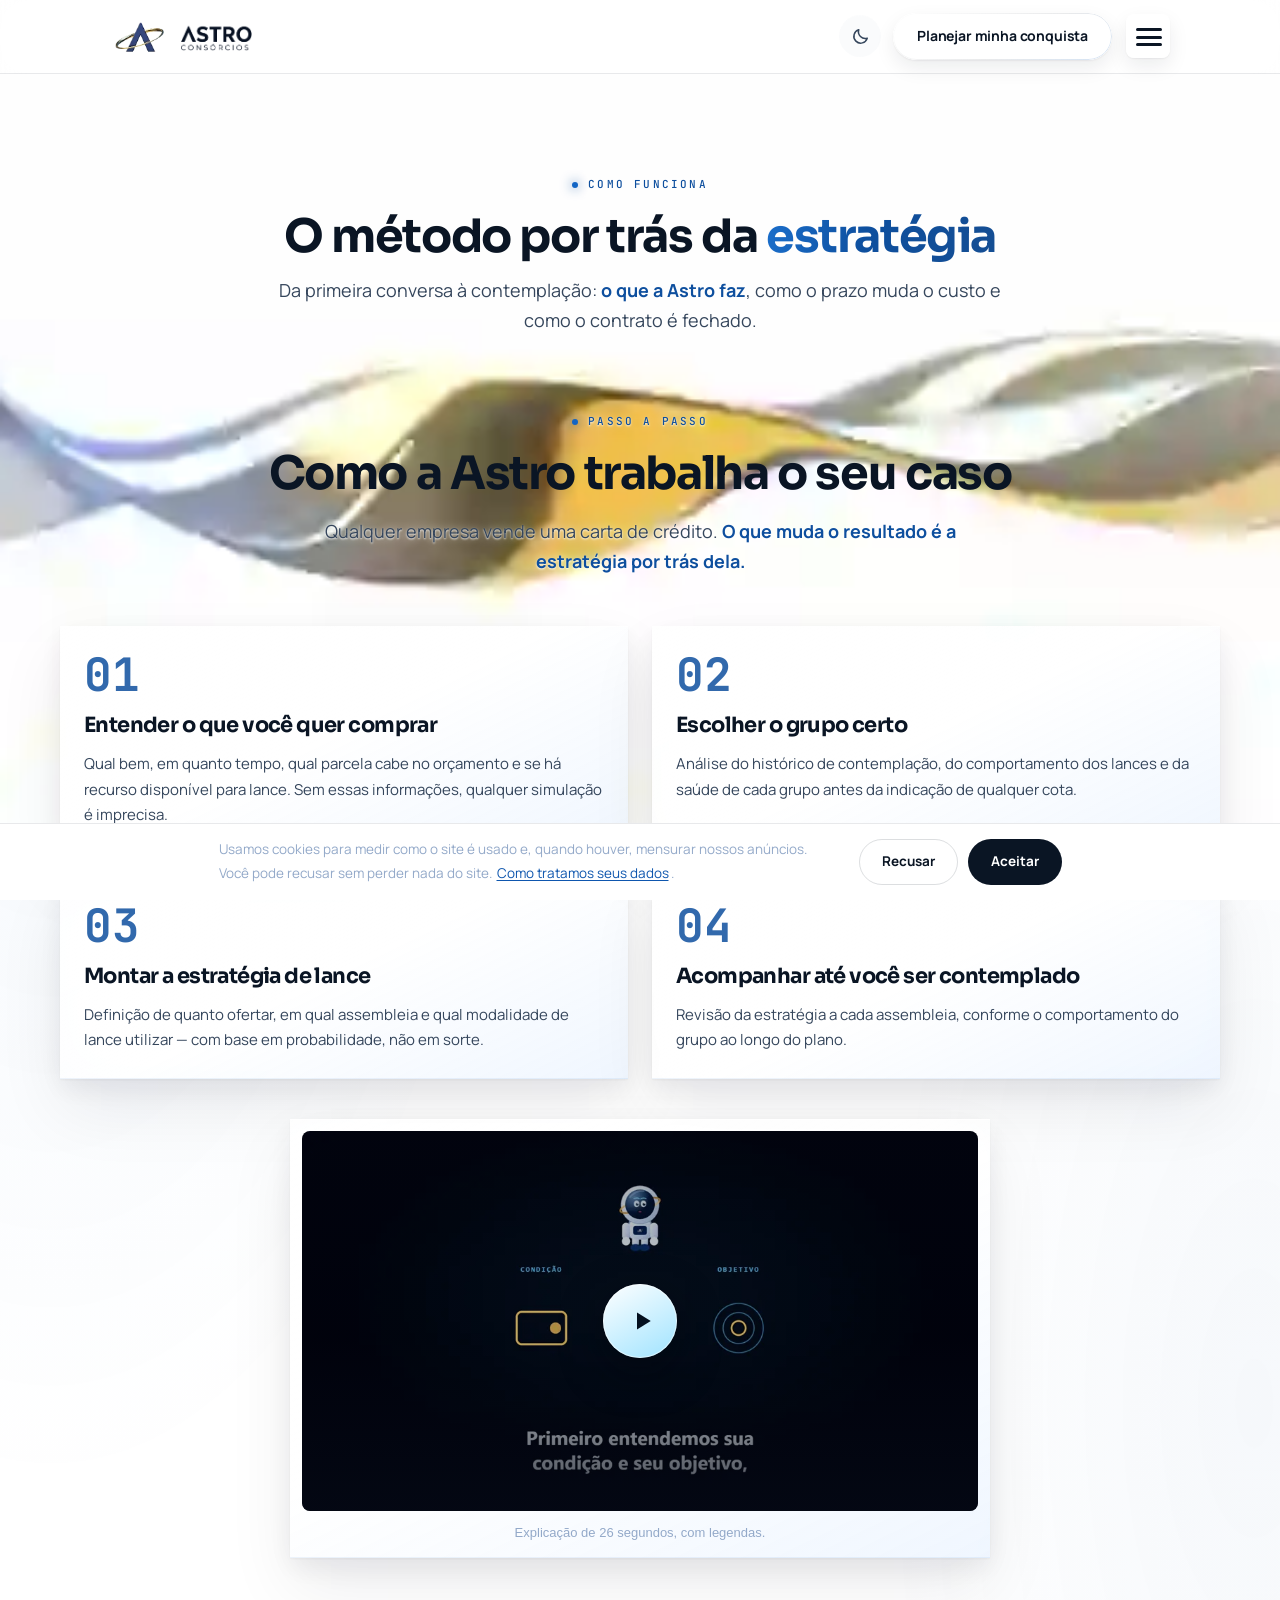
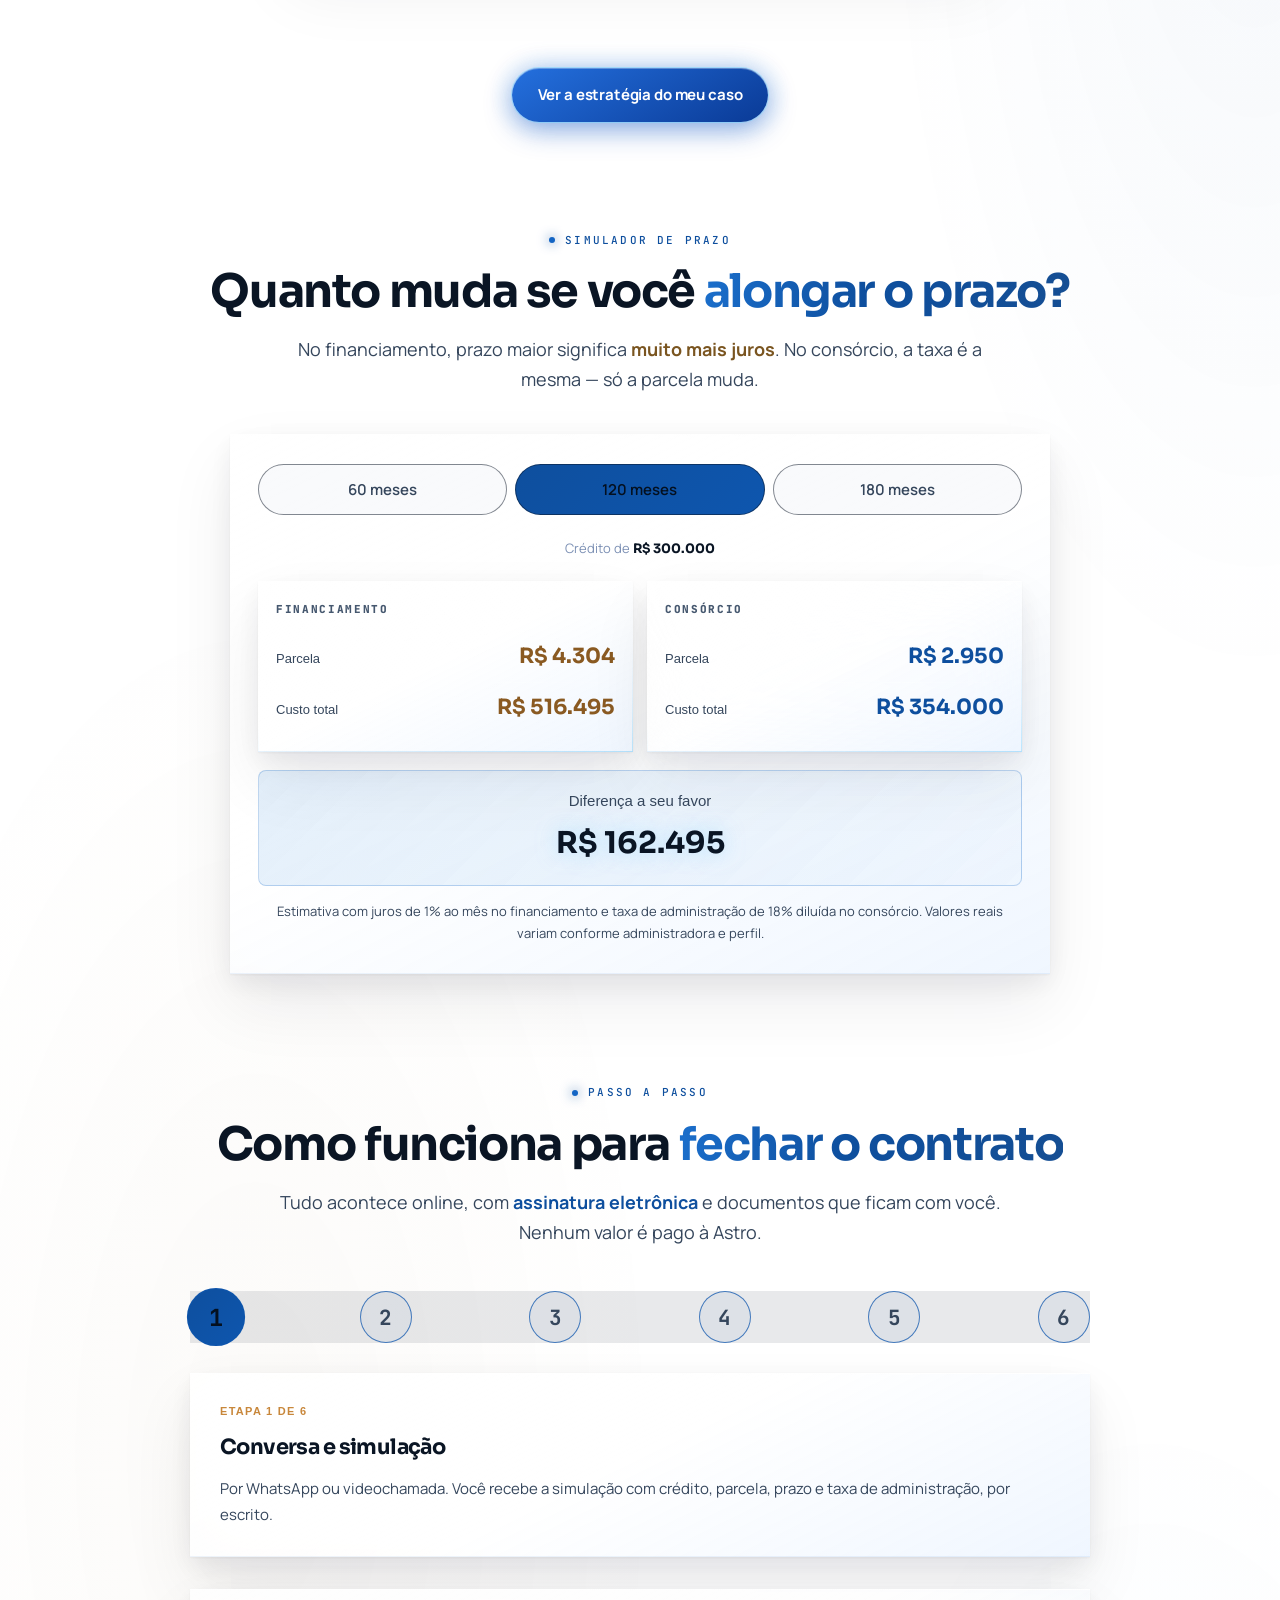
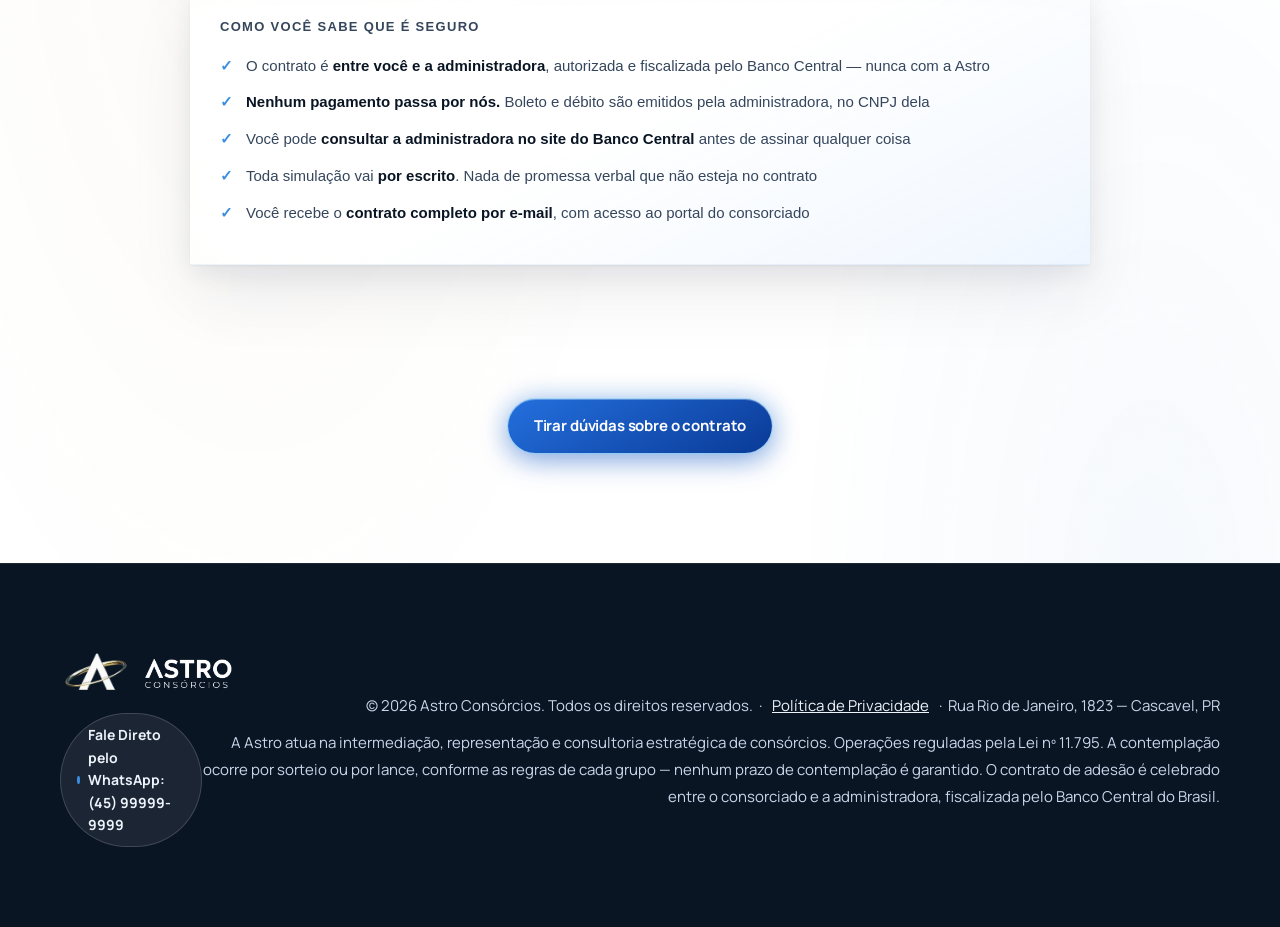
==== como-funciona.html @ eac0834c "Initial commit" ====
<!DOCTYPE html>
<html lang="pt-BR">
<head>
<meta charset="UTF-8">
<meta name="viewport" content="width=device-width, initial-scale=1.0">
<title>Como funciona o consórcio | Astro Consórcios</title>

<!-- METATAGS DE SEO E PREVIEW DE COMPARTILHAMENTO (WHATSAPP) -->
<meta name="description" content="O método da Astro: análise de grupo, estratégia de lance, comparação de prazos e o passo a passo para fechar o contrato com segurança.">
<meta property="og:title" content="Astro Consórcios — Inteligência Patrimonial">
<meta property="og:description" content="O método da Astro: análise de grupo, estratégia de lance, comparação de prazos e o passo a passo para fechar o contrato com segurança.">
<meta property="og:image" content="https://astroconsorcios.netlify.app/img/og-como-funciona.jpg">
<meta property="og:image:width" content="1200">
<meta property="og:image:height" content="630">
<meta property="og:image:alt" content="Astro Consórcios — consórcio sem juros com estratégia de lance">
<meta name="twitter:image" content="https://astroconsorcios.netlify.app/img/og-como-funciona.jpg">
<meta property="og:type" content="website">
<meta property="og:url" content="https://astroconsorcios.netlify.app/como-funciona.html">
<meta property="og:locale" content="pt_BR">
<meta property="og:site_name" content="Astro Consórcios">
<meta name="twitter:card" content="summary_large_image">
<meta name="robots" content="index, follow">
<meta name="author" content="Astro Consórcios">
<meta name="theme-color" content="#03060F">
<meta name="color-scheme" content="dark">
<link rel="icon" href="data:image/svg+xml,%3Csvg%20xmlns%3D%22http%3A%2F%2Fwww.w3.org%2F2000%2Fsvg%22%20viewBox%3D%220%200%2032%2032%22%3E%3Crect%20width%3D%2232%22%20height%3D%2232%22%20rx%3D%227%22%20fill%3D%22%23070D1A%22%2F%3E%3Cg%20transform%3D%22translate(16%2016)%20scale(0.062)%20translate(-201%20-126)%22%3E%3Cpath%20d%3D%22M196.7%2011.5%20L205.4%2011.5%20L314.6%20240%20L261.7%20240%20L201%20104%20L140.4%20240%20L87.4%20240%20Z%22%20fill%3D%22%23F2F6FC%22%2F%3E%3Cellipse%20cx%3D%22193.1%22%20cy%3D%22137%22%20rx%3D%22191.8%22%20ry%3D%2246.7%22%20transform%3D%22rotate(-17.3%20193.1%20137)%22%20fill%3D%22none%22%20stroke%3D%22%23E0B45E%22%20stroke-width%3D%2213%22%2F%3E%3C%2Fg%3E%3C%2Fsvg%3E" type="image/svg+xml">
<link rel="apple-touch-icon" href="img/astro-simbolo.png">
<link rel="canonical" href="https://astroconsorcios.netlify.app/como-funciona.html">

<!-- BREADCRUMBS (schema — o Google usa para montar a trilha no resultado de busca) -->


<!-- ============================================================
     RASTREAMENTO — PREENCHER ANTES DE RODAR ANÚNCIOS
     1. Troque SEU_PIXEL_ID pelo ID do Pixel da Meta
     2. Troque G-XXXXXXXXXX pelo ID do Google Analytics
     3. Descomente cada bloco abaixo
     ============================================================ -->

<!-- META PIXEL
<script>
!function(f,b,e,v,n,t,s){if(f.fbq)return;n=f.fbq=function(){n.callMethod?
n.callMethod.apply(n,arguments):n.queue.push(arguments)};if(!f._fbq)f._fbq=n;
n.push=n;n.loaded=!0;n.version='2.0';n.queue=[];t=b.createElement(e);t.async=!0;
t.src=v;s=b.getElementsByTagName(e)[0];s.parentNode.insertBefore(t,s)}(window,
document,'script','https://connect.facebook.net/en_US/fbevents.js');
fbq('init', 'SEU_PIXEL_ID');
fbq('track', 'PageView');
</script>
-->

<!-- GOOGLE ANALYTICS — trocar G-XXXXXXXXXX pelo ID real quando criar a conta
<script async src="https://www.googletagmanager.com/gtag/js?id=G-XXXXXXXXXX"></script>
<script>
  window.dataLayer = window.dataLayer || [];
  function gtag(){dataLayer.push(arguments);}
  gtag('js', new Date());
  gtag('config', 'G-XXXXXXXXXX');
</script>
-->

<!-- DADOS ESTRUTURADOS — serviço financeiro com atendimento nacional -->
<script type="application/ld+json">
{
  "@context": "https://schema.org",
  "@type": "FinancialService",
  "name": "Astro Consórcios",
  "description": "Representação e consultoria estratégica de consórcios com atendimento online em todo o Brasil. Análise de grupos e estratégia de lance para imóveis, veículos, maquinário e capital.",
  "url": "https://astroconsorcios.netlify.app/",
  "telephone": "+55-45-99999-9999",
  "address": {
    "@type": "PostalAddress",
    "streetAddress": "Rua Rio de Janeiro, 1823",
    "addressLocality": "Cascavel",
    "addressRegion": "PR",
    "addressCountry": "BR"
  },
  "areaServed": { "@type": "Country", "name": "Brasil" },
  "availableChannel": {
    "@type": "ServiceChannel",
    "serviceUrl": "https://astroconsorcios.netlify.app/",
    "servicePhone": "+55-45-99999-9999",
    "availableLanguage": "pt-BR"
  },
  "priceRange": "$$$",
  "openingHoursSpecification": {
    "@type": "OpeningHoursSpecification",
    "dayOfWeek": ["Monday","Tuesday","Wednesday","Thursday","Friday"],
    "opens": "08:30", "closes": "18:00"
  }
}
</script>

<link rel="preconnect" href="https://fonts.googleapis.com">
<link rel="preconnect" href="https://fonts.gstatic.com" crossorigin>
<link href="https://fonts.googleapis.com/css2?family=Sora:wght@600;700&family=Manrope:wght@400;600;700&family=JetBrains+Mono:wght@500&display=swap" rel="stylesheet">
<script>
/* Antes de qualquer pintura: sem isto a pagina nasce escura e pisca para o
   claro assim que o script principal roda. Fica inline de proposito. */
(function(){try{
  var t=localStorage.getItem("astro-tema");
  if(t==="claro"||t==="escuro") document.documentElement.setAttribute("data-tema",t);
  var claro = t==="claro" || (t!=="escuro" && window.matchMedia("(prefers-color-scheme: light)").matches);
  document.documentElement.classList.toggle("t-claro", claro);
  document.documentElement.style.colorScheme = claro ? "light" : "dark";
}catch(e){}})();
</script>
<style>
*, *::before, *::after { box-sizing: border-box; margin: 0; padding: 0; }
:root {
  --bg-main:   #E8F0FB;   /* azul claro de fundo */
  --ink:       #13254E;
  --card-bg:   #FFFFFF;
  --gold:      #13254E;   /* marinho do logo */
  --gold-lt:   #1E3A73;   /* marinho claro — hover e detalhes */
  --accent:    #BF7B2E;   /* caramelo */
  --steel:     #2C4470;
  --steel-dim: #5A76A6;
  --white:     #13254E;
  --surface:   #FFFFFF;
  --border:    rgba(30, 58, 115, 0.16);
  --r: 8px;
}
html { scroll-behavior: smooth; }
body { 
  font-family: Georgia, 'Times New Roman', serif; 
  background: var(--bg-main); 
  color: var(--white); 
  line-height: 1.6; 
  overflow-x: hidden;
  overflow-x: clip;
}

.container { max-width: 1700px; margin: 0 auto; padding: 0 60px; }
.eyebrow { font-family: Arial, sans-serif; font-size:15px; letter-spacing: 5px; text-transform: uppercase; color: var(--accent); font-weight: 700; margin-bottom: 18px; }

/* ANIMAÇÕES NATIVAS */
.animate-in { opacity: 1; transform: translateY(0); }
@supports (animation-timeline: view()) {
  .animate-in {
    animation: fade-up linear both;
    animation-timeline: view();
    animation-range: entry 0% entry 45%;
  }
}
@keyframes fade-up {
  from { opacity: 0; transform: translateY(40px); }
  to { opacity: 1; transform: translateY(0); }
}

nav { background: #13254E; border-bottom: 1px solid rgba(30, 58, 115, 0.14); position: sticky; top: 0; z-index: 100; }
.nav-inner { display: flex; align-items: center; justify-content: space-between; padding: 25px 60px; max-width: 1700px; margin: 0 auto; }

.nav-logo { 
  height: 112px; 
  width: auto; 
  display: block; 
  object-fit: contain; 
}
.nav-links { display: flex; gap: 50px; list-style: none; }
.nav-links a { font-family: Arial, sans-serif; font-size:15px; font-weight: bold; color: var(--steel); text-decoration: none; transition: color .2s; }
.nav-links a:hover { color: var(--gold); }
.nav-cta { font-family: Arial, sans-serif; font-size:15px; font-weight: 800; color: #FFFFFF; background: var(--gold); border-radius: var(--r); padding: 16px 32px; text-decoration: none; text-transform: uppercase; letter-spacing: 0.5px; transition: background .2s; }
.nav-cta:hover { background: var(--gold-lt); }

section { padding: 140px 0; }
.hero { padding-top: 100px; }
.hero-grid { display: grid; grid-template-columns: 1.3fr 1fr; gap: 100px; align-items: center; }
.hero-left { display: flex; flex-direction: column; gap: 35px; }
.hero-title { font-size:52px; font-weight: 700; line-height: 1.15; }
.hero-title span { color: var(--gold); }
.hero-sub { font-family: Arial, sans-serif; font-size:21px; color: var(--steel); line-height: 1.7; }

.pulse-container { display: inline-flex; align-items: center; gap: 8px; }
.pulse-dot { width: 8px; height: 8px; background-color: #3B8FE0; border-radius: 50%; box-shadow: 0 0 0 0 rgba(59, 143, 224, 0.7); animation: pulse 1.6s infinite; }
@keyframes pulse {
  0% { transform: scale(0.95); box-shadow: 0 0 0 0 rgba(59, 143, 224, 0.7); }
  70% { transform: scale(1); box-shadow: 0 0 0 6px rgba(59, 143, 224, 0); }
  100% { transform: scale(0.95); box-shadow: 0 0 0 0 rgba(59, 143, 224, 0); }
}

.table-wrapper { width: 100%; }
.mini-table { width: 100%; border-collapse: collapse; font-family: Arial, sans-serif; font-size:17px; margin-top: 30px; border: 1px solid var(--border); background: #FFFFFF; border-radius: var(--r); overflow: hidden; }
.mini-table th, .mini-table td { padding: 22px 24px; text-align: left; border-bottom: 1px solid var(--border); }
.mini-table th { color: #FFFFFF; font-weight: 700; background: #13254E; font-size:17px; }

.form-card { 
  background: #FFFFFF;
  border: 1px solid var(--gold); 
  border-radius:var(--r); 
  padding: 50px 35px; 
  box-shadow: 0 20px 50px rgba(30,58,115,0.12); 
}
.form-card h2 { font-size:30px; font-weight: 700; margin-bottom: 12px; text-align: center; }
.form-card > p { font-family: Arial, sans-serif; font-size:17px; color: var(--steel-dim); margin-bottom: 35px; text-align: center; }
.form-stack { display: flex; flex-direction: column; gap: 20px; }
.form-step { display: none; flex-direction: column; gap: 20px; }
.form-step.active { display: flex; }

.step-indicator { font-family: Arial, sans-serif; font-size:13px; color: var(--gold); font-weight: bold; letter-spacing: 2px; text-transform: uppercase; margin-bottom: -5px; }
.form-stack input, .form-stack select { width: 100%; padding: 20px; background: #FFFFFF; border: 1px solid var(--border); border-radius: var(--r); color: var(--white); font-family: Arial, sans-serif; font-size:17px; outline: none; transition: border-color 0.2s; -webkit-appearance: none; }
.form-stack input:focus, .form-stack select:focus { border-color: var(--gold); }

.btn-group { display: flex; gap: 15px; }
.btn-back { width: 35%; padding: 20px; background: #FFFFFF; color: var(--white); border: 1px solid var(--border); border-radius: var(--r); font-family: Arial, sans-serif; font-size:17px; font-weight: bold; cursor: pointer; text-transform: uppercase; transition: background 0.2s; }
.btn-back:hover { background: #FFFFFF; }

.btn-gold { width: 100%; padding: 20px; background: var(--gold); color: #FFFFFF; font-family: Arial, sans-serif; font-size:17px; font-weight: 900; border: none; border-radius: var(--r); cursor: pointer; text-transform: uppercase; letter-spacing: 1px; transition: background .2s; }
.btn-gold:hover { background: var(--gold-lt); }

.trust-badge-container {
  margin-top: 10px;
  display: flex;
  align-items: center;
  gap: 14px;
  background: #FFFFFF;
  padding: 16px;
  border-radius: var(--r);
  border: 1px solid rgba(30,58,115,0.14);
}
.bacen-tag {
  border: 1.5px solid var(--gold);
  color: var(--gold);
  font-family: Arial, sans-serif;
  font-weight: 900;
  font-size:11px;
  padding: 5px 8px;
  letter-spacing: 0.5px;
  border-radius:2px;
  text-align: center;
  line-height: 1.1;
  flex-shrink: 0;
}
.trust-text {
  font-family: Arial, sans-serif;
  font-size:13px;
  color: var(--steel-dim);
  line-height: 1.4;
}

/* WHATSAPP FLUTUANTE */
.whatsapp-float {
  position: fixed;
  bottom: 30px;
  right: 30px;
  background-color: #3B8FE0;
  color: #FFFFFF;
  border-radius: 50%;
  width: 64px;
  height: 64px;
  display: flex;
  align-items: center;
  justify-content: center;
  box-shadow: 0 10px 30px rgba(30,58,115,0.16);
  z-index: 999;
  transition: transform 0.3s cubic-bezier(0.175, 0.885, 0.32, 1.275);
  text-decoration: none;
}
.whatsapp-float:hover { transform: scale(1.1); }
.whatsapp-float svg { width: 34px; height: 34px; fill: currentColor; }

.stats-bar { padding: 60px 0; background: #13254E; border-top: 1px solid var(--border); border-bottom: 1px solid var(--border); }
.stats-inner { display: flex; justify-content: space-around; align-items: center; max-width: 1700px; margin: 0 auto; padding: 0 60px; }
.stat { text-align: center; }
.stat-num { font-size:52px; font-weight: 700; color: var(--gold); font-family: Arial, sans-serif; display: block; }
.stat-label { font-family: Arial, sans-serif; font-size:15px; color: var(--steel-dim); text-transform: uppercase; letter-spacing: 2px; margin-top: 10px; font-weight: bold; }
.stat-div { width: 1px; height: 60px; background: var(--border); }

.section-title { font-size:52px; font-weight: 700; margin-bottom: 18px; text-align: center; }
.section-sub { font-family: Arial, sans-serif; font-size:21px; color: var(--steel); margin-bottom: 80px; text-align: center; max-width: 950px; margin-left: auto; margin-right: auto; }

.passos-grid { display: grid; grid-template-columns: repeat(4, 1fr); gap: 40px; }
.passo-item { background: var(--card-bg); padding: 50px 35px; border-radius: var(--r); border: 1px solid var(--border); }
.passo-num { font-size:40px; font-weight: bold; color: var(--gold); display: block; margin-bottom: 20px; font-family: Arial, sans-serif; }
.passo-item h4 { font-size:21px; margin-bottom: 14px; }
.passo-item p { font-family: Arial, sans-serif; font-size:17px; color: var(--steel); line-height: 1.6; }

.modal-grid { display: grid; grid-template-columns: repeat(4, 1fr); gap: 30px; }
.modal-card { background: var(--card-bg); border-radius: var(--r); padding: 45px 30px; border: 1px solid var(--border); display: flex; flex-direction: column; }
.modal-card img { width: 100%; max-width: 360px; height: auto; aspect-ratio: 4/3; object-fit: cover; border-radius:2px; margin-top: auto; padding-top: 30px; display: block; margin-left: auto; margin-right: auto;}
.modal-badge { display: inline-block; font-family: Arial, sans-serif; font-size:13px; font-weight: 700; padding: 6px 16px; border-radius:2px; margin-bottom: 25px; text-transform: uppercase; letter-spacing: 1px; width: fit-content; }
.badge-gold { background: rgba(191,123,46,.10); color: #8A5518; border: 1px solid rgba(191,123,46,.32); }
.badge-blue { background: #FFFFFF; color: var(--steel); border: 1px solid rgba(30,58,115,0.14); }
.modal-card h3 { font-size:21px; font-weight: 700; margin-bottom: 25px; } 
.modal-card ul { list-style: none; display: flex; flex-direction: column; gap: 16px; }
.modal-card ul li { font-family: Arial, sans-serif; font-size:17px; color: var(--steel); display: flex; gap: 14px; line-height: 1.4; }
.modal-card ul li::before { content: "✓"; color: var(--gold); font-weight: 700; flex-shrink: 0; }

.pilares-grid { display: grid; grid-template-columns: repeat(3, 1fr); gap: 35px; }
.pilar-card { background: var(--card-bg); border: 1px solid var(--border); border-radius: var(--r); padding: 45px; text-align: left; }
.pilar-name { font-size:21px; font-weight: 700; color: var(--gold); margin-bottom: 8px; }
.pilar-role { font-family: Arial, sans-serif; font-size:13px; color: var(--steel-dim); letter-spacing: 1.5px; text-transform: uppercase; margin-bottom: 22px; font-weight: bold; }
.pilar-card p { font-family: Arial, sans-serif; font-size:17px; color: var(--steel); line-height: 1.6; }

.insta-grid { display: grid; grid-template-columns: repeat(3, 1fr); gap: 50px; }
.insta-card { background: #FFFFFF; border: 1px solid var(--border); border-radius:var(--r); overflow: hidden; padding: 25px; display: flex; flex-direction: column; gap: 20px; box-shadow: 0 12px 30px rgba(30,58,115,0.10); text-align: center; }
.insta-image-container { width: 100%; aspect-ratio: 1 / 1; background: #FFFFFF; border-radius:2px; overflow: hidden; }
.insta-img { width: 100%; height: 100%; object-fit: cover; display: block; }
.case-caption { font-family: Arial, sans-serif; font-size:15px; color: var(--steel); font-weight: bold; line-height: 1.4; }
.case-meta { font-family: Arial, sans-serif; font-size:13px; color: var(--gold); text-transform: uppercase; letter-spacing: 1px; }

.sim-inner { display: grid; grid-template-columns: 1.3fr 1fr; gap: 100px; align-items: center; }

.faq-grid { display: grid; grid-template-columns: 1fr 1fr; gap: 30px; margin-top: 60px; }
.faq-card { background: var(--card-bg); border: 1px solid var(--border); padding: 35px; border-radius: var(--r); }
.faq-card h4 { font-size:21px; font-weight: 700; margin-bottom: 14px; color: var(--white); }
.faq-card p { font-family: Arial, sans-serif; font-size:17px; color: var(--steel); line-height: 1.6; }

footer { background: #13254E; border-top: none; padding: 80px 0; color: #CFE0F7; }
footer .footer-info, footer p { color: #A8C3E8 !important; }
footer a { color: #FFFFFF !important; }
.footer-inner { max-width: 1700px; margin: 0 auto; padding: 0 60px; display: flex; justify-content: space-between; align-items: center; }
.footer-left { display: flex; flex-direction: column; gap: 15px; }
.footer-info { font-family: Arial, sans-serif; font-size:15px; color: var(--steel-dim); line-height: 1.8; text-align: right; }
.footer-wa { font-family: Arial, sans-serif; font-size:17px; color: #3B8FE0; font-weight: bold; text-decoration: none; display: inline-flex; align-items: center; gap: 8px; width: fit-content; transition: color .2s; }
.footer-wa:hover { color: #8FC2F0; }

@media (max-width: 1024px) {
  .container { padding: 0 24px; }
  .nav-inner { padding: 15px 24px; }
  .nav-logo { height: 75px; }
  
  section { padding: 70px 0; }
  .hero { padding-top: 30px; }
  .hero-grid { grid-template-columns: 1fr; gap: 50px; text-align: center; }
  .hero-title { font-size:40px; }
  .hero-sub { font-size:17px; }
  
  .table-wrapper { width: 100%; overflow-x: auto; -webkit-overflow-scrolling: touch; border-radius: var(--r); border: 1px solid var(--border); margin-top: 15px; }
  .mini-table { min-width: 500px; margin-top: 0; border: none; }
  .mini-table th, .mini-table td { padding: 16px; font-size:15px; }
  
  .form-card { padding: 40px 20px; }
  .form-card h2 { font-size:30px; }
  
  .stats-inner { flex-direction: column; gap: 25px; padding: 0 24px; }
  .stat-num { font-size:40px; }
  .stat-div { width: 40px; height: 1px; }
  
  .section-title { font-size:30px; }
  .section-sub { font-size:17px; margin-bottom: 40px; }
  
  .passos-grid, .modal-grid, .pilares-grid, .insta-grid, .faq-grid { grid-template-columns: 1fr; gap: 20px; }
  .passo-item, .modal-card, .pilar-card { padding: 30px 20px; }
  
  .sim-inner { grid-template-columns: 1fr; gap: 40px; text-align: center; }
  .sim-inner h2 { text-align: center !important; }
  .sim-inner div { display: flex; flex-direction: column; align-items: center; }
  
  .footer-inner { flex-direction: column; gap: 30px; text-align: center; padding: 0 24px; }
  .footer-left { align-items: center; }
  .footer-info { text-align: center; }
}

/* CTA FIXO NO MOBILE */
.mobile-cta { display: none; }
@media (max-width: 768px) {
  .mobile-cta {
    display: flex; position: fixed; bottom: 0; left: 0; right: 0; z-index: 999;
    background: var(--gold); color: #FFFFFF; text-decoration: none;
    align-items: center; justify-content: center; gap: 10px;
    padding: 18px; font-family: Arial, sans-serif; font-weight: 800;
    text-transform: uppercase; letter-spacing: .5px; font-size:15px;
    box-shadow: 0 -4px 20px rgba(30,58,115,.18);
    /* força camada própria de GPU — elimina o tremor no scroll do iOS */
    transform: translateZ(0);
    -webkit-transform: translateZ(0);
    will-change: transform;
    backface-visibility: hidden;
    -webkit-backface-visibility: hidden;
    animation: none !important;
    transition: none !important;
  }
  body { padding-bottom: 64px; }
}

/* CABEÇALHO ESCURO — logo e links claros */
nav a { color: #DCEAFB !important; }
nav a:hover { color: #FFFFFF !important; }
nav .nav-cta { background: #FFFFFF !important; color: #13254E !important; }
nav .nav-cta:hover { background: #FFFFFF !important; }
nav .menu-toggle, nav .hamburger span { background: #FFFFFF !important; color:#FFFFFF !important; }

/* BARRA DE NÚMEROS EM MARINHO */
.stats-bar, .stats-bar * { color: #FFFFFF !important; border-color: rgba(255,255,255,.18) !important; }
.stats-bar .stat-label, .stats-bar small { color: #A8C3E8 !important; }

/* PALETA: apenas marinho, branco e caramelo */
.card, .pillar, .insta-card, .faq-item, .form-card, .modalidade-card {
  background: #FFFFFF !important;
  border: 1px solid rgba(19,37,78,.16) !important;
}
section { background: #FFFFFF; }
.stats-bar { background: #13254E !important; }
/* acento caramelo em detalhes */
.eyebrow { color: #BF7B2E !important; }
.pulse-dot { background-color: #BF7B2E !important; }
.btn-gold:hover, .nav-cta:hover { background: #BF7B2E !important; color: #FFFFFF !important; }
.btn-back { background: #FFFFFF !important; color: #13254E !important; }
.btn-back:hover { background: rgba(191,123,46,.10) !important; }

/* ================= CORREÇÃO MOBILE ================= */
/* overflow-x:hidden cria um contexto de rolagem e ANULA position:sticky,
   e era por isso que o cabecalho destas paginas subia junto com o conteudo.
   overflow-x:clip corta igual sem criar o contexto. A linha hidden fica
   antes como reserva para quem nao entende clip. */
html, body { max-width: 100%; overflow-x: hidden; overflow-x: clip; }
* { min-width: 0; }
img, iframe, table { max-width: 100%; }

@media (max-width: 900px) {
  .container { padding: 0 20px !important; }
  .nav-inner { padding: 12px 20px !important; gap: 12px; flex-wrap: nowrap; }
  .nav-logo { height: 52px !important; width: auto; }
  .nav-cta {
    font-size: 12px !important; padding: 11px 14px !important;
    white-space: nowrap; letter-spacing: 0 !important;
  }
  .hero-title { font-size: 30px !important; line-height: 1.22 !important; }
  .section-title { font-size: 26px !important; line-height: 1.28 !important; }
  h2 { font-size: 24px !important; line-height: 1.3 !important; }
  .hero-sub, .section-sub, p { font-size: 15px !important; }

  /* qualquer grade vira coluna única */
  [style*="grid-template-columns"] { grid-template-columns: 1fr !important; }
  .hero-grid, .pillars-grid, .cards-grid, .insta-grid,
  .modalidades-grid, .footer-grid { grid-template-columns: 1fr !important; gap: 22px !important; }

  /* tabela rola na horizontal em vez de esticar a página */
  .table-wrapper { overflow-x: auto !important; -webkit-overflow-scrolling: touch; }
  .mini-table { min-width: 460px; font-size: 13px !important; }
  .mini-table th, .mini-table td { padding: 12px 10px !important; }

  .form-card { padding: 28px 18px !important; }
  section { padding: 52px 0 !important; }
  iframe { height: 240px !important; }
  .whatsapp-float, .wa-float { bottom: 78px !important; }
}

@media (max-width: 420px) {
  .nav-cta { display: none !important; }
  .nav-logo { height: 46px !important; }
  .hero-title { font-size: 27px !important; }
}

/* ============ FUNDO AZUL, CARTÕES BRANCOS ============ */
body { background: #E8F0FB; }
section { background: transparent !important; }

.card, .pillar, .insta-card, .faq-item, .form-card, .modalidade-card,
.table-wrapper, .mini-table {
  background: #FFFFFF !important;
  border: 1px solid rgba(19,37,78,.14) !important;
  box-shadow: 0 8px 24px rgba(19,37,78,.07);
}
.mini-table th { background: #13254E !important; }
.insta-image-container { background: #E8F0FB !important; }

/* ============ TABELA CABE NA TELA DO CELULAR ============ */
@media (max-width: 900px) {
  .table-wrapper { overflow-x: visible !important; }
  .mini-table {
    min-width: 0 !important; width: 100% !important;
    table-layout: fixed !important; font-size: 11.5px !important;
  }
  .mini-table th, .mini-table td {
    padding: 9px 6px !important;
    word-break: break-word; overflow-wrap: anywhere; hyphens: auto;
    line-height: 1.35 !important;
  }
  .mini-table th { font-size: 11.5px !important; letter-spacing: 0 !important; }
  .mini-table td:first-child, .mini-table th:first-child { width: 30%; }
}
@media (max-width: 400px) {
  .mini-table { font-size: 10.5px !important; }
  .mini-table th, .mini-table td { padding: 8px 4px !important; }
}

/* ============ IMPEDE INVERSÃO PELO MODO ESCURO ============ */
:root { color-scheme: light only; }
html { color-scheme: light only; }

@media (prefers-color-scheme: dark) {
  html, body { background: #08122A !important; color: #FFFFFF !important; }
  section { background: transparent !important; }
  .card, .pillar, .insta-card, .faq-item, .form-card,
  .modalidade-card, .table-wrapper, .mini-table {
    background: #FFFFFF !important; color: #13254E !important;
  }
  .mini-table th { background: #13254E !important; color: #FFFFFF !important; }
  nav, footer, .stats-bar { background: #13254E !important; }
  nav a, footer a, .stats-bar, .stats-bar * { color: #FFFFFF !important; }
  h1, h2, h3, h4, .section-title, .hero-title { color: #13254E !important; }
  p, li, td, .hero-sub, .section-sub { color: #2C4470 !important; }
  .eyebrow { color: #BF7B2E !important; }
  input, select, textarea {
    background: #FFFFFF !important; color: #13254E !important;
    border-color: rgba(19,37,78,.24) !important;
  }
  .btn-gold, .nav-cta { background: #13254E !important; color: #FFFFFF !important; }
  nav .nav-cta { background: #FFFFFF !important; color: #13254E !important; }
}

/* ============ ELEMENTOS QUE CHAMAM ATENÇÃO ============ */

/* pulso no valor bom da tabela */
@keyframes brilhoVerde {
  0%,100% { background: rgba(16,150,90,.10); box-shadow: inset 0 0 0 0 rgba(16,150,90,0); }
  50%     { background: rgba(16,150,90,.26); box-shadow: inset 0 0 16px 0 rgba(16,150,90,.30); }
}
@keyframes alertaVermelho {
  0%,100% { background: rgba(200,45,45,.06); }
  50%     { background: rgba(200,45,45,.16); }
}
.mini-table td.bom  { font-weight: 800 !important; }

/* botão flutuante do WhatsApp pulsando */
@keyframes pulsaWa {
  0%   { box-shadow: 0 0 0 0 rgba(59,143,224,.55); }
  70%  { box-shadow: 0 0 0 18px rgba(59,143,224,0); }
  100% { box-shadow: 0 0 0 0 rgba(59,143,224,0); }
}
.whatsapp-float, a[href*="wa.me"].float, .wa-float { animation: pulsaWa 2s infinite; }

/* faixa de chamada entre seções */
.cta-band {
  background: #13254E; border-radius:var(--r);
  padding: 42px 34px; margin: 0 auto; max-width: 1100px;
  display: flex; align-items: center; justify-content: space-between;
  gap: 26px; flex-wrap: wrap;
  box-shadow: 0 18px 44px rgba(19,37,78,.20);
}
.cta-band.caramelo { background: #BF7B2E; }
.cta-band h3 {
  font-family: Georgia, serif; color: #FFFFFF; font-size:30px;
  line-height: 1.3; margin: 0; flex: 1 1 380px;
}
.cta-band p {
  font-family: Arial, sans-serif; color: rgba(255,255,255,.82);
  font-size:15px; margin: 8px 0 0; flex-basis: 100%;
}
.cta-band .btn-wa {
  background: #3B8FE0; color: #0B1A33; text-decoration: none;
  font-family: Arial, sans-serif; font-weight: 800; font-size:17px;
  text-transform: uppercase; letter-spacing: .4px;
  padding: 20px 34px; border-radius:var(--r); white-space: nowrap;
  display: inline-flex; align-items: center; gap: 10px;
  animation: pulsaWa 2.4s infinite; transition: transform .18s;
}
.cta-band .btn-wa:hover { transform: translateY(-2px); background: #2E79C4; }
@media (max-width: 900px) {
  .cta-band { padding: 30px 22px; text-align: center; justify-content: center; }
  .cta-band h3 { font-size:21px; flex-basis: 100%; }
  .cta-band .btn-wa { width: 100%; justify-content: center; padding: 18px; font-size:15px; }
}

/* contraste do texto nos botões de WhatsApp */
.cta-band .btn-wa { text-shadow: none; font-weight: 900 !important; }
.cta-band.caramelo .btn-wa { background: #FFFFFF !important; color: #13254E !important; }

/* ============ BOTÕES PULSANTES ============ */
@keyframes pulsaBotao {
  0%   { box-shadow: 0 0 0 0 rgba(59,143,224,.62); }
  60%  { box-shadow: 0 0 0 15px rgba(59,143,224,0); }
  100% { box-shadow: 0 0 0 0 rgba(59,143,224,0); }
}
@keyframes pulsaBotaoClaro {
  0%   { box-shadow: 0 0 0 0 rgba(255,255,255,.65); }
  60%  { box-shadow: 0 0 0 15px rgba(255,255,255,0); }
  100% { box-shadow: 0 0 0 0 rgba(255,255,255,0); }
}
.cta-band .btn-wa { animation: pulsaBotao 2s ease-in-out infinite !important; }
.cta-band.caramelo .btn-wa { animation: pulsaBotaoClaro 2s ease-in-out infinite !important; }
.cta-band .btn-wa:hover { animation-play-state: paused !important; }

/* botão principal do formulário também pulsa */
.btn-gold { animation: pulsaBotao 2.6s ease-in-out infinite; will-change: box-shadow; }
.btn-gold:hover { animation-play-state: paused; }

@media (prefers-reduced-motion: reduce) {
  .cta-band .btn-wa, .btn-gold { animation: none !important; }
}

/* ===== TEXTO DA FAIXA DE CTA SEMPRE CLARO (inclusive no modo escuro) ===== */
.cta-band h3,
.cta-band p,
.cta-band div,
.cta-band span { color: #FFFFFF !important; }
.cta-band p { color: rgba(255,255,255,.88) !important; }
.cta-band .btn-wa,
.cta-band .btn-wa * { color: #0B1A33 !important; }
.cta-band.caramelo .btn-wa,
.cta-band.caramelo .btn-wa * { color: #13254E !important; }

@media (prefers-color-scheme: dark) {
  .cta-band h3, .cta-band p, .cta-band div, .cta-band span { color: #FFFFFF !important; }
  .cta-band p { color: rgba(255,255,255,.88) !important; }
  .cta-band .btn-wa, .cta-band .btn-wa * { color: #0B1A33 !important; }
  .cta-band.caramelo .btn-wa, .cta-band.caramelo .btn-wa * { color: #13254E !important; }
  .stats-bar, .stats-bar *, nav, nav *, footer, footer * { color: #FFFFFF !important; }
  .mini-table th, .mini-table th * { color: #FFFFFF !important; }
}

/* ============ HOTSPOTS PISCANTES NA TABELA ============ */
.dot {
  display: inline-block; width: 8px; height: 8px;
  border-radius: 50%; margin-right: 7px;
  vertical-align: middle; position: relative; top: -1px;
  flex: 0 0 auto;
}
.dot-green { background: #16A34A; animation: pisaVerde 1.8s ease-out infinite; }
.dot-red   { background: #DC2626; animation: pisaVermelho 1.8s ease-out infinite; }

@keyframes pisaVerde {
  0%   { box-shadow: 0 0 0 0 rgba(22,163,74,.75); opacity: 1; }
  70%  { box-shadow: 0 0 0 9px rgba(22,163,74,0); opacity: .85; }
  100% { box-shadow: 0 0 0 0 rgba(22,163,74,0); opacity: 1; }
}
@keyframes pisaVermelho {
  0%   { box-shadow: 0 0 0 0 rgba(220,38,38,.70); opacity: 1; }
  70%  { box-shadow: 0 0 0 9px rgba(220,38,38,0); opacity: .85; }
  100% { box-shadow: 0 0 0 0 rgba(220,38,38,0); opacity: 1; }
}
/* no cabeçalho marinho o ponto precisa de aro claro */
.mini-table th .dot { box-shadow: 0 0 0 2px rgba(255,255,255,.30); }

@media (max-width: 900px) {
  .dot { width: 6px; height: 6px; margin-right: 5px; }
}
@media (prefers-reduced-motion: reduce) {
  .dot-green, .dot-red { animation: none !important; }
}

/* garante opacidade total assim que a seção entra na tela */
.animate-in { opacity: 1 !important; }
@supports (animation-timeline: view()) {
  #onde-estamos.animate-in, #duvidas.animate-in { animation: none !important; opacity: 1 !important; transform: none !important; }
}

/* ============ FAIXA "EM CONSTRUÇÃO" ============
   PARA REMOVER: apague o bloco <div class="aviso-construcao"> no HTML
   (fica logo apos a abertura do corpo da pagina) e este trecho de CSS.  */
.aviso-construcao {
  position: sticky; top: 0; z-index: 1200;
  background: #BF7B2E; color: #FFFFFF;
  font-family: Arial, sans-serif; font-size:13px; font-weight: 700;
  letter-spacing: .3px; text-align: center;
  padding: 11px 18px; line-height: 1.45;
}
.aviso-construcao span { opacity: .92; font-weight: 400; }
@media (max-width: 600px) {
  .aviso-construcao { font-size:13px; padding: 9px 14px; }
}

/* ============ CTA NO TOPO (visível cedo) ============ */
.hero-cta-mobile { display: flex; gap: 12px; flex-wrap: wrap; margin: 26px 0 34px; }
.btn-hero, .btn-hero-wa {
  font-family: Arial, sans-serif; font-weight: 800; font-size:15px;
  text-transform: uppercase; letter-spacing: .4px; text-decoration: none;
  padding: 17px 28px; border-radius:var(--r); display: inline-flex;
  align-items: center; justify-content: center; transition: transform .18s, background .18s;
}
.btn-hero { background: #13254E; color: #FFFFFF !important; }
.btn-hero:hover { background: #1E3A73; transform: translateY(-2px); }
.btn-hero-wa { background: #3B8FE0; color: #0B1A33 !important; }
.btn-hero-wa:hover { background: #2E79C4; transform: translateY(-2px); }

/* ============ AVISO DE ASSEMBLEIA ============ */
.aviso-assembleia {
  display: block; gap: 0;
  background: rgba(191,123,46,.10); border: 1px solid rgba(191,123,46,.34);
  border-radius:var(--r); padding: 12px 14px; margin-bottom: 22px;
  font-family: Arial, sans-serif; font-size:13px; line-height: 1.5;
  color: #8A5518 !important; text-align: left;
}
.aviso-assembleia .dot { background: #BF7B2E !important; margin-right: 8px; }

/* ============ SEÇÃO DE TRANSPARÊNCIA ============ */
.transp-grid { display: grid; grid-template-columns: 1fr 1fr; gap: 26px; }
.transp-card {
  background: #FFFFFF; border-radius:var(--r); padding: 34px 30px;
  border: 1px solid rgba(19,37,78,.14);
  box-shadow: 0 10px 28px rgba(19,37,78,.07);
}
.transp-card.sobre { border-top: 4px solid #13254E; }
.transp-card.sim { border-top: 4px solid #16A34A; }
.transp-tag {
  font-family: Arial, sans-serif; font-size:13px; font-weight: 800;
  text-transform: uppercase; letter-spacing: 1.4px; margin-bottom: 18px;
}
.transp-card.sobre .transp-tag { color: #13254E; }
.transp-card.sim .transp-tag { color: #0E7A47; }
.transp-card ul { list-style: none; margin: 0; padding: 0; }
.transp-card li {
  font-family: Arial, sans-serif; font-size:15px; line-height: 1.65;
  color: #2C4470; padding-left: 26px; position: relative; margin-bottom: 14px;
}
.transp-card.sobre li::before { content: "→"; position: absolute; left: 0; color: #13254E; font-weight: 800; }
.transp-card.sim li::before { content: "✓"; position: absolute; left: 0; color: #0E7A47; font-weight: 800; }
.transp-nota {
  font-family: Georgia, serif; font-style: italic; font-size:17px;
  color: #13254E; text-align: center; max-width: 700px;
  margin: 40px auto 28px; line-height: 1.6;
}
.btn-transp {
  display: inline-block; background: #96601F; color: #FFFFFF !important;
  font-family: Arial, sans-serif; font-weight: 800; font-size:15px;
  text-transform: uppercase; letter-spacing: .4px; text-decoration: none;
  padding: 18px 34px; border-radius:var(--r); transition: background .18s, transform .18s;
}
.btn-transp:hover { background: #7E5019; transform: translateY(-2px); }

@media (max-width: 900px) {
  .transp-grid { grid-template-columns: 1fr !important; gap: 18px; }
  .transp-card { padding: 26px 20px; }
  .transp-nota { font-size:17px; margin: 28px auto 22px; }
  .btn-transp { width: 100%; padding: 17px; }
  .hero-cta-mobile { flex-direction: column; margin: 22px 0 28px; }
  .btn-hero, .btn-hero-wa { width: 100%; padding: 16px; font-size:15px; }
}

/* bloco de honestidade */
.transp-honestidade {
  max-width: 820px; margin: 34px auto 0; padding: 26px 30px;
  background: #FFFFFF; border-radius:var(--r);
  border-left: 4px solid #96601F;
  box-shadow: 0 8px 22px rgba(19,37,78,.06);
}
.transp-honestidade p {
  font-family: Arial, sans-serif; font-size:15px; line-height: 1.7;
  color: #2C4470; margin: 0 0 10px;
}
.transp-honestidade p:last-child { margin-bottom: 0; }
.transp-honestidade strong { color: #13254E; }
.transp-card.sobre li strong { color: #13254E; }
@media (max-width: 900px) {
  .transp-honestidade { padding: 22px 20px; margin-top: 22px; }
  .transp-honestidade p { font-size:15px; }
}

.hero-microcopy {
  font-family: Arial, sans-serif; font-size:13px; color: #5A76A6;
  margin: 4px 0 0; letter-spacing: .2px;
}
@media (max-width: 900px) {
  .hero-microcopy {
    font-size:13px; text-align: center; line-height: 1.9;
    display: flex; flex-direction: column; gap: 2px; padding-right: 0 !important;
  }
  .selo-sep { display: none; }
}
/* barra de progresso do formulário */
.step-indicator { position: relative; }

@media (max-width: 900px) {
  .hero-microcopy { padding-right: 76px; }
}

/* ============ SEÇÃO DE PLANEJAMENTO ============ */
.plan-grid { display: grid; grid-template-columns: repeat(2, 1fr); gap: 24px; }
.plan-item {
  background: #FFFFFF; border-radius:var(--r); padding: 32px 30px;
  border: 1px solid rgba(19,37,78,.14);
  box-shadow: 0 10px 26px rgba(19,37,78,.06);
}
.plan-num {
  font-family: Georgia, serif; font-size:30px; font-weight: 700;
  color: #96601F; line-height: 1; margin-bottom: 14px;
}
.plan-item h3 {
  font-family: Georgia, serif; font-size:21px; color: #13254E;
  margin: 0 0 12px; line-height: 1.3;
}
.plan-item p {
  font-family: Arial, sans-serif; font-size:15px; line-height: 1.68;
  color: #2C4470; margin: 0;
}
.plan-destaque {
  max-width: 860px; margin: 44px auto 0; padding: 32px 34px;
  background: #13254E; border-radius:var(--r);
  box-shadow: 0 16px 40px rgba(19,37,78,.18);
}
.plan-destaque p {
  font-family: Arial, sans-serif; font-size:17px; line-height: 1.72;
  color: rgba(255,255,255,.90) !important; margin: 0 0 14px;
}
.plan-destaque p:last-child { margin-bottom: 0; }
.plan-destaque strong { color: #FFFFFF !important; }
@media (prefers-color-scheme: dark) {
  .plan-destaque p { color: rgba(255,255,255,.90) !important; }
  .plan-destaque strong { color: #FFFFFF !important; }
}
@media (max-width: 900px) {
  .plan-grid { grid-template-columns: 1fr !important; gap: 16px; }
  .plan-item { padding: 24px 20px; }
  .plan-item h3 { font-size:21px; }
  .plan-destaque { padding: 24px 20px; margin-top: 28px; }
  .plan-destaque p { font-size:15px; }
}

/* ============ ATENDIMENTO NACIONAL ============ */
.atend-grid { display: grid; grid-template-columns: repeat(3, 1fr); gap: 22px; }
.atend-card {
  background: #FFFFFF; border-radius:var(--r); padding: 30px 26px; text-align: center;
  border: 1px solid rgba(19,37,78,.14); box-shadow: 0 10px 26px rgba(19,37,78,.06);
}
.atend-icone { font-size:30px; line-height: 1; margin-bottom: 14px; }
.atend-card h3 {
  font-family: Georgia, serif; font-size:21px; color: #13254E; margin: 0 0 10px;
}
.atend-card p {
  font-family: Arial, sans-serif; font-size:15px; line-height: 1.65; color: #2C4470; margin: 0;
}
.atend-endereco {
  display: flex; align-items: center; justify-content: space-between; gap: 22px;
  flex-wrap: wrap; margin-top: 30px; padding: 24px 28px;
  background: #FFFFFF; border-radius:var(--r); border: 1px solid rgba(19,37,78,.14);
}
.atend-end-tit {
  font-family: Arial, sans-serif; font-size:13px; font-weight: 800;
  text-transform: uppercase; letter-spacing: 1.1px; color: #96601F; margin: 0 0 6px;
}
.atend-end-txt {
  font-family: Arial, sans-serif; font-size:15px; line-height: 1.6; color: #2C4470; margin: 0;
}
.atend-rota {
  background: #13254E; color: #FFFFFF !important; text-decoration: none;
  font-family: Arial, sans-serif; font-weight: 800; font-size:15px;
  text-transform: uppercase; letter-spacing: .4px; padding: 15px 26px;
  border-radius:var(--r); white-space: nowrap; transition: background .18s;
}
.atend-rota:hover { background: #1E3A73; }
@media (max-width: 900px) {
  .atend-grid { grid-template-columns: 1fr !important; gap: 14px; }
  .atend-card { padding: 24px 20px; }
  .atend-endereco { flex-direction: column; align-items: stretch; text-align: center; padding: 22px 20px; }
  .atend-rota { width: 100%; text-align: center; padding: 15px; }
}

/* ============ MENU MOBILE ============ */
.nav-burger {
  display: none; background: none; border: 0; cursor: pointer;
  width: 44px; height: 44px; position: relative; flex: 0 0 auto;
}
.nav-burger span {
  position: absolute; left: 9px; width: 26px; height: 3px;
  background: #FFFFFF; border-radius: 2px;
  transition: transform .28s ease, opacity .18s ease;
}
.nav-burger span:nth-child(1) { top: 13px; }
.nav-burger span:nth-child(2) { top: 20.5px; }
.nav-burger span:nth-child(3) { top: 28px; }
.nav-burger.aberto span:nth-child(1) { top: 20.5px; transform: rotate(45deg); }
.nav-burger.aberto span:nth-child(3) { top: 20.5px; transform: rotate(-45deg); }
.nav-burger.aberto span:nth-child(2) { opacity: 0; }

.nav-painel {
  display: none; background: #13254E;
  border-top: 1px solid rgba(255,255,255,.14);
  padding: 10px 22px 26px;
}
.nav-painel.aberto { display: block; }
.nav-painel ul { list-style: none; margin: 0 0 18px; padding: 0; }
.nav-painel li { border-bottom: 1px solid rgba(255,255,255,.12); }
.nav-painel a {
  display: block; font-family: Arial, sans-serif; font-size:17px;
  font-weight: 700; color: #DCEAFB !important; text-decoration: none;
  padding: 16px 2px;
}
.nav-painel a:active { color: #3B8FE0 !important; }
.nav-painel-cta, .nav-painel-wa {
  display: block; text-align: center; border-radius:var(--r);
  padding: 16px !important; margin-top: 12px;
  text-transform: uppercase; letter-spacing: .4px;
  font-size: 14px !important; font-weight: 900 !important;
}
.nav-painel-cta { background: #FFFFFF; color: #13254E !important; }
.nav-painel .nav-painel-cta { color: #13254E !important; }
.nav-painel-wa  { background: #3B8FE0; color: #0B1A33 !important; }
@media (max-width: 1024px) {
  .nav-burger { display: block !important; width: 44px !important; height: 44px !important; background: transparent !important; -webkit-appearance: none; appearance: none; }
  .nav-inner { justify-content: space-between; gap: 10px; }
}

/* ============ DESTAQUES DE TEXTO ============ */
.marca { font-weight: 700; color: #13254E; }
.marca-caramelo { font-weight: 700; color: #96601F; }
.selo { color: #13254E; font-weight: 700; }
.selo-sep { color: #A8C3E8; margin: 0 6px; }
.numero-forte {
  font-weight: 900; color: #13254E;
  border-bottom: 3px solid #3B8FE0; padding-bottom: 1px;
}
@media (prefers-color-scheme: dark) {
  .marca, .numero-forte, .selo { color: #13254E !important; }
  .marca-caramelo { color: #96601F !important; }
}

/* ============ CALCULADORA DO TOPO ============ */
.calc {
  background: #FFFFFF; border-radius:var(--r); padding: 30px 28px;
  border: 1px solid rgba(19,37,78,.14);
  box-shadow: 0 18px 44px rgba(19,37,78,.10);
  margin: 26px 0 20px;
}
.calc-label {
  display: block; font-family: Arial, sans-serif; font-size:13px;
  font-weight: 800; text-transform: uppercase; letter-spacing: 1.1px;
  color: #96601F; margin-bottom: 8px;
}
.calc-valor {
  font-family: Georgia, serif; font-size:40px; font-weight: 700;
  color: #13254E; line-height: 1; margin-bottom: 18px;
}
#calcValor {
  -webkit-appearance: none; appearance: none; width: 100%; height: 14px;
  border-radius:var(--r); outline: none; margin: 0 0 8px; cursor: grab;
  touch-action: none; -webkit-tap-highlight-color: transparent;
  background: linear-gradient(90deg, #3B8FE0 0%, #3B8FE0 18%, #C9DCF2 18%, #C9DCF2 100%);
  border: 1px solid rgba(19,37,78,.16);
  box-shadow: inset 0 1px 3px rgba(19,37,78,.14);
}
#calcValor:active { cursor: grabbing; }
#calcValor::-webkit-slider-runnable-track { height: 14px; border-radius:var(--r); background: transparent; }
#calcValor::-moz-range-track { height: 14px; border-radius:var(--r); background: transparent; }
#calcValor::-webkit-slider-thumb {
  -webkit-appearance: none; appearance: none; width: 36px; height: 36px;
  border-radius: 50%; background: #13254E; cursor: grab; margin-top: -12px;
  border: 4px solid #FFFFFF;
  box-shadow: 0 3px 12px rgba(19,37,78,.40), 0 0 0 2px rgba(59,143,224,.55);
  position: relative;
}
#calcValor::-moz-range-thumb {
  width: 36px; height: 36px; border-radius: 50%; background: #13254E;
  cursor: grab; border: 4px solid #FFFFFF;
  box-shadow: 0 3px 12px rgba(19,37,78,.40), 0 0 0 2px rgba(59,143,224,.55);
}
.calc-escala {
  display: flex; justify-content: space-between;
  font-family: Arial, sans-serif; font-size:11px; color: #5A76A6; margin-bottom: 22px;
}
.calc-comparativo { display: grid; grid-template-columns: 1fr 1fr; gap: 12px; margin-bottom: 16px; }
.calc-box {
  border-radius:var(--r); padding: 16px 14px; text-align: center;
  border: 1px solid rgba(19,37,78,.12);
}
.calc-box.ruim { background: rgba(200,45,45,.05); border-color: rgba(200,45,45,.24); }
.calc-box.bom  { background: rgba(14,122,71,.05); border-color: rgba(14,122,71,.26); }
.calc-box-tit {
  display: block; font-family: Arial, sans-serif; font-size:11px; font-weight: 800;
  text-transform: uppercase; letter-spacing: .9px; margin-bottom: 6px;
}
.calc-box.ruim .calc-box-tit { color: #C82D2D; }
.calc-box.bom  .calc-box-tit { color: #0E7A47; }
.calc-box-num {
  display: block; font-family: Georgia, serif; font-size:21px; font-weight: 700;
  color: #13254E; line-height: 1.15;
}
.calc-box.ruim .calc-box-num { text-decoration: line-through; text-decoration-color: rgba(200,45,45,.55); }
.calc-box-sub {
  display: block; font-family: Arial, sans-serif; font-size:11px;
  color: #5A76A6; margin-top: 4px;
}
.calc-economia {
  background: #13254E; border-radius:var(--r); padding: 18px 16px; text-align: center;
  font-family: Arial, sans-serif; font-size:15px; color: rgba(255,255,255,.86) !important;
  margin-bottom: 18px;
}
.calc-economia strong {
  display: block; font-family: Georgia, serif; font-size:30px;
  color: #3B8FE0 !important; margin: 4px 0; line-height: 1.1;
}
.calc-cta {
  display: block; text-align: center; background: #3B8FE0; color: #0B1A33 !important;
  font-family: Arial, sans-serif; font-weight: 900; font-size:15px;
  text-transform: uppercase; letter-spacing: .4px; text-decoration: none;
  padding: 19px; border-radius:var(--r); transition: background .18s, transform .18s;
  animation: pulsaBotao 2.4s ease-in-out infinite;
}
.calc-cta:hover { background: #2E79C4; transform: translateY(-2px); animation-play-state: paused; }
.calc-nota {
  font-family: Arial, sans-serif; font-size:11px; line-height: 1.5;
  color: #5A76A6; margin: 12px 0 0; text-align: center;
}
@media (prefers-color-scheme: dark) {
  .calc-economia { color: rgba(255,255,255,.86) !important; }
  .calc-economia strong { color: #3B8FE0 !important; }
}
@media (max-width: 900px) {
  .calc { padding: 24px 18px; margin: 20px 0 16px; }
  .calc-valor { font-size:30px; }
  .calc-box-num { font-size:21px; }
  .calc-economia strong { font-size:30px; }
  .calc-cta { padding: 17px; font-size:15px; }
}

@media (min-width: 1025px) {
  .hero { padding-top: 34px !important; }
  .hero-title { font-size: 44px !important; line-height: 1.14 !important; margin-bottom: 14px !important; }
  .hero-sub { font-size: 17px !important; margin-bottom: 6px !important; }
  .hero .eyebrow { margin-bottom: 10px !important; }
  .calc { margin-top: 18px !important; }
  .nav-links { gap: 26px !important; }
  .nav-links a { white-space: nowrap; }
  .nav-cta { white-space: nowrap; padding: 14px 20px !important; font-size: 13px !important; }
  .nav-links { font-size: 14px !important; }
  .nav-links a { font-size: 14px !important; }
}

/* modalidades mais compactas */
#estruturas img { max-height: 200px !important; width: 100% !important; object-fit: contain; margin-top: 14px; }
@media (max-width: 900px) {
  #estruturas .card, #estruturas .modalidade-card { padding: 20px 16px !important; }
  #estruturas img { max-height: 150px !important; }
  #estruturas li { font-size: 14px !important; line-height: 1.55 !important; }
}
/* FAQ mais enxuto */
.faq-card { padding: 20px 22px !important; }
.faq-card h4 { font-size: 17px !important; margin-bottom: 8px !important; }
.faq-card p { font-size: 14.5px !important; line-height: 1.62 !important; }

/* FAQ: uma coluna no celular — texto precisa de largura para respirar */
@media (max-width: 900px) {
  #duvidas .faq-grid { grid-template-columns: 1fr !important; gap: 14px !important; }
  #duvidas .faq-card { padding: 20px 18px !important; }
  #duvidas .faq-card h4 { font-size: 16.5px !important; line-height: 1.35 !important; }
  #duvidas .faq-card p { font-size: 14.5px !important; line-height: 1.62 !important; }
}

/* DUAS COLUNAS onde o texto é curto */
@media (max-width: 900px) {
  #onde-estamos .atend-grid { grid-template-columns: 1fr 1fr !important; gap: 12px !important; }
  #onde-estamos .atend-card { padding: 18px 12px !important; }
  #onde-estamos .atend-card h3 { font-size: 15.5px !important; margin-bottom: 7px !important; }
  #onde-estamos .atend-card p { font-size: 12.5px !important; line-height: 1.5 !important; }
  #onde-estamos .atend-icone { font-size: 24px !important; margin-bottom: 9px !important; }
  #onde-estamos .atend-card:nth-child(3) { grid-column: 1 / -1; }
  #onde-estamos .atend-card:nth-child(3) p { font-size: 13.5px !important; }
}

.calc-dica {
  font-family: Arial, sans-serif; font-size:13px; font-weight: 700;
  color: #2E79C4; text-align: center; margin: 0 0 20px;
  animation: dicaPulsa 2.2s ease-in-out infinite;
}
@keyframes dicaPulsa { 0%,100% { opacity: .55; } 50% { opacity: 1; } }
.calc-dica.oculta { display: none; }
@media (prefers-reduced-motion: reduce) { .calc-dica { animation: none; } }

.mobile-cta, .mobile-cta * { animation: none !important; }
.aviso-construcao { transform: translateZ(0); -webkit-transform: translateZ(0); }

.seg-bloco { max-width: 900px; margin: 0 auto; }
@media (max-width: 900px) {
  #seguranca .section-sub { font-size: 15px !important; margin-bottom: 26px !important; }
}

/* ============ BOTÃO DE AÇÃO SOLTO ============ */
.cta-solo { text-align:center; margin:0 auto; padding:46px 22px; max-width:1100px; }
.cta-solo a {
  display: inline-block; background: #3B8FE0; color: #0B1A33 !important;
  font-family: Arial, sans-serif; font-weight: 900; font-size:17px;
  text-transform: uppercase; letter-spacing: .5px; text-decoration: none;
  padding: 22px 46px; border-radius:var(--r);
  animation: pulsaBotao 2.2s ease-in-out infinite;
  transition: background .18s, transform .18s;
}
.cta-solo a:hover { background: #2E79C4; transform: translateY(-2px); animation-play-state: paused; }
@media (max-width: 900px) {
  .cta-solo { margin:0 auto; padding:32px 20px; }
  .cta-solo a { display: block; width: 100%; padding: 19px 16px; font-size:15px; }
}
@media (prefers-reduced-motion: reduce) { .cta-solo a { animation: none !important; } }

/* atalhos de valor da calculadora */
.calc-atalhos {
  display: flex; flex-wrap: wrap; gap: 8px; justify-content: center; margin: 0 0 20px;
}
.calc-atalhos button {
  font-family: Arial, sans-serif; font-size:13px; font-weight: 700;
  color: #13254E; background: #FFFFFF; border: 1.5px solid rgba(19,37,78,.22);
  border-radius:100px; padding: 9px 15px; cursor: pointer;
  transition: background .16s, border-color .16s, color .16s;
  min-height: 40px;
}
.calc-atalhos button:hover { border-color: #3B8FE0; }
.calc-atalhos button.ativo {
  background: #13254E; border-color: #13254E; color: #FFFFFF;
}
@media (max-width: 900px) {
  .calc-atalhos { gap: 6px; }
  .calc-atalhos button { font-size:13px; padding: 9px 12px; }
}

/* ============ COMO FUNCIONA DE VERDADE ============ */
.verdade-grid { display: grid; grid-template-columns: 1fr 1fr; gap: 20px; }
.verdade-item {
  background: #FFFFFF; border-radius:var(--r); padding: 28px 26px;
  border: 1px solid rgba(19,37,78,.14);
  box-shadow: 0 10px 26px rgba(19,37,78,.06);
}
.verdade-tag {
  font-family: Arial, sans-serif; font-size:11px; font-weight: 800;
  text-transform: uppercase; letter-spacing: 1.3px; color: #96601F;
  margin-bottom: 12px;
}
.verdade-item p {
  font-family: Arial, sans-serif; font-size:15px; line-height: 1.68;
  color: #2C4470; margin: 0;
}
.verdade-item strong { color: #13254E; }
.verdade-nota {
  max-width: 860px; margin: 30px auto 0; padding: 24px 28px;
  background: #FFFFFF; border-radius:var(--r); border-left: 4px solid #3B8FE0;
  box-shadow: 0 8px 22px rgba(19,37,78,.06);
}
.verdade-nota p {
  font-family: Arial, sans-serif; font-size:15px; line-height: 1.7;
  color: #2C4470; margin: 0;
}
.verdade-nota strong { color: #13254E; }
@media (max-width: 900px) {
  .verdade-grid { grid-template-columns: 1fr !important; gap: 14px; }
  .verdade-item { padding: 22px 18px; }
  .verdade-item p { font-size:15px; }
  .verdade-nota { padding: 20px 18px; margin-top: 20px; }
  .verdade-nota p { font-size:15px; }
}

/* ============ AJUSTES DE ALINHAMENTO NO DESKTOP ============ */
@media (min-width: 1025px) {
  /* as duas colunas do topo começam na mesma altura */
  .hero-grid { align-items: start !important; }

  /* menos espaço morto entre título, subtítulo e calculadora */
  .hero-title { margin-bottom: 12px !important; }
  .hero-sub { margin-bottom: 0 !important; }
  .calc { margin-top: 22px !important; }

  /* cabeçalho: logo menor e menu distribuído */
  .nav-inner {
    display: flex !important; align-items: center !important;
    justify-content: space-between !important; gap: 28px !important;
    padding-top: 16px !important; padding-bottom: 16px !important;
  }
  .nav-logo { height: 62px !important; width: auto !important; flex: 0 0 auto; }
  .nav-links {
    display: flex !important; align-items: center !important;
    gap: 30px !important; margin: 0 !important; flex: 0 1 auto;
  }
  .nav-cta { flex: 0 0 auto; }
}
@media (min-width: 1600px) {
  .nav-logo { height: 68px !important; }
  .nav-links { gap: 38px !important; }
}

@media (min-width: 1025px) {
  /* aproxima subtítulo e calculadora do título */
  .hero-sub { margin-top: 6px !important; }
  .calc { margin-top: 14px !important; }
  .hero .eyebrow { margin-bottom: 8px !important; }
  .hero { padding-top: 26px !important; }
}

@media (min-width: 1025px) {
  .hero-grid > .form-card { position: sticky; top: 118px; align-self: start; }
}

/* fundo institucional no card do simulador */
.form-card {
  /* o fundo institucional saiu daqui: esta regra nunca casou com elemento
     nenhum, e a imagem de 1,8 MB era referenciada só destas quatro linhas.
     Ela foi para Marketing/_arquivo/, fora da pasta publicada. */
  background: linear-gradient(rgba(255,255,255,.94), rgba(255,255,255,.94)) !important;
  border: 1px solid rgba(19,37,78,.14) !important;
  box-shadow: 0 18px 44px rgba(19,37,78,.10);
}

/* ============ PERGUNTAS DE PLANEJAMENTO ============ */
.perg-grid { display: grid; grid-template-columns: 1fr 1fr; gap: 20px; }
.perg-item {
  background: #FFFFFF; border-radius:var(--r); padding: 28px 26px;
  border: 1px solid rgba(19,37,78,.14); border-top: 4px solid #3B8FE0;
  box-shadow: 0 10px 26px rgba(19,37,78,.06);
}
.perg-q {
  font-family: Georgia, serif; font-size:21px; line-height: 1.35;
  color: #13254E; margin: 0 0 12px; font-weight: 700;
}
.perg-a {
  font-family: Arial, sans-serif; font-size:15px; line-height: 1.65;
  color: #2C4470; margin: 0;
}
.perg-nota {
  font-family: Georgia, serif; font-style: italic; font-size:21px;
  color: #13254E; text-align: center; max-width: 700px;
  margin: 36px auto 0; line-height: 1.6;
}
@media (max-width: 900px) {
  .perg-grid { grid-template-columns: 1fr !important; gap: 14px; }
  .perg-item { padding: 22px 18px; }
  .perg-q { font-size:17px; }
  .perg-a { font-size:15px; }
  .perg-nota { font-size:17px; margin-top: 24px; }
}

.hero-destaque {
  font-family: Georgia, serif; font-style: italic; font-size:17px;
  color: #96601F; line-height: 1.55; margin: 14px 0 0;
}
.hero-right { display: flex; flex-direction: column; gap: 22px; }
.hero-tabela {
  background: #FFFFFF; border-radius:var(--r); padding: 22px 22px 24px;
  border: 1px solid rgba(19,37,78,.14);
  box-shadow: 0 14px 34px rgba(19,37,78,.08);
}
.hero-tabela-tit {
  font-family: Arial, sans-serif; font-size:11px; font-weight: 800;
  text-transform: uppercase; letter-spacing: 1.2px; color: #96601F; margin-bottom: 14px;
}
.hero-tabela .mini-table { margin-top: 0 !important; font-size: 14px !important; }
.hero-tabela .mini-table th { font-size: 12.5px !important; padding: 12px 12px !important; }
.hero-tabela .mini-table td { padding: 13px 12px !important; font-size: 13.5px !important; }
.hero-tabela-cta {
  display: block; text-align: center; margin-top: 18px;
  background: #3B8FE0; color: #0B1A33 !important; text-decoration: none;
  font-family: Arial, sans-serif; font-weight: 900; font-size:15px;
  text-transform: uppercase; letter-spacing: .4px; padding: 17px; border-radius:var(--r);
  animation: pulsaBotao 2.4s ease-in-out infinite;
}
.hero-tabela-cta:hover { background: #2E79C4; animation-play-state: paused; }

/* barra do simulador sempre visivelmente colorida */
#calcValor { height: 12px !important; }
#calcValor::-webkit-slider-thumb { width: 30px; height: 30px; margin-top: -9px; }
#calcValor::-moz-range-thumb { width: 30px; height: 30px; }

@media (min-width: 1025px) {
  .hero-grid > .hero-right { position: sticky; top: 118px; align-self: start; }
  .hero-grid > .form-card { position: static; }
}
@media (max-width: 900px) {
  .hero-destaque { font-size:15px; text-align: center; }
  .hero-right { gap: 16px; }
  .hero-tabela { padding: 18px 14px 20px; }
  .hero-tabela .mini-table { font-size: 12px !important; }
  .hero-tabela .mini-table th, .hero-tabela .mini-table td { padding: 9px 6px !important; font-size: 11.5px !important; }
  .hero-tabela-cta { padding: 16px; font-size:13px; }
}

/* ============ DEFINIÇÃO DOS CARTÕES ============ */
.calc, .form-card, .hero-tabela, .plan-item, .verdade-item, .perg-item,
.atend-card, .faq-card, .verdade-nota, .transp-honestidade,
#estruturas .card, #estruturas .modalidade-card {
  border: 1px solid rgba(19,37,78,.20) !important;
  box-shadow: 0 2px 0 rgba(19,37,78,.05), 0 14px 34px rgba(19,37,78,.09) !important;
}
.plan-item, .verdade-item, .perg-item, .atend-card, .faq-card,
#estruturas .card, #estruturas .modalidade-card {
  background: linear-gradient(180deg, #FFFFFF 0%, #FBFCFE 100%) !important;
}
.plan-item:hover, .verdade-item:hover, .perg-item:hover, .atend-card:hover,
#estruturas .card:hover {
  border-color: rgba(59,143,224,.55) !important;
  transform: translateY(-2px);
  transition: border-color .2s, transform .2s;
}

/* ============ ÊNFASE POR COR NO TEXTO ============ */
.marca { font-weight: 700; color: #13254E; }
.marca-caramelo { font-weight: 700; color: #96601F; }
.marca-neon { font-weight: 700; color: #2E79C4; }
.selo { color: #13254E; font-weight: 700; }
strong { color: #13254E; }
.plan-item p strong, .verdade-item p strong, .perg-a strong { color: #96601F; }

/* ================================================================
   TEMA ESCURO — fundo azul profundo, bordas em caramelo
   ================================================================ */
:root{
  --bg-deep:   #08122A;
  --bg-card:   #0F1E3D;
  --bg-card2:  #132548;
  --linha:     rgba(200,135,59,.38);
  --linha-sut: rgba(255,255,255,.10);
  --txt:       #FFFFFF;
  --txt2:      #A9BDDA;
  --caramelo:  #C8873B;
  --neon:      #3B8FE0;
}

html, body { background: var(--bg-deep) !important; color: var(--txt) !important; }
section { background: transparent !important; }

/* superfícies */
.calc, .form-card, .hero-tabela, .plan-item, .verdade-item, .perg-item,
.atend-card, .faq-card, .verdade-nota, .atend-endereco, .seg-bloco,
#estruturas .card, #estruturas .modalidade-card, .table-wrapper, .mini-table {
  background: var(--bg-card) !important;
  border: 1px solid var(--linha) !important;
  box-shadow: 0 18px 44px rgba(0,0,0,.45) !important;
  color: var(--txt) !important;
}
.plan-item:hover, .verdade-item:hover, .perg-item:hover, .atend-card:hover,
#estruturas .card:hover { border-color: var(--neon) !important; }

/* tipografia */
h1,h2,h3,h4,.section-title,.hero-title,.plan-item h3,.verdade-item p strong,
.perg-q,.atend-card h3,.faq-card h4,.calc-valor,.calc-box-num { color: var(--txt) !important; }
p, li, td, .hero-sub, .section-sub, .plan-item p, .verdade-item p,
.perg-a, .atend-card p, .faq-card p { color: var(--txt2) !important; }
strong, .marca { color: var(--txt) !important; }
.marca-caramelo, .eyebrow, .plan-num, .transp-tag, .verdade-tag,
.atend-end-tit, .calc-label, .hero-tabela-tit { color: var(--caramelo) !important; }
.marca-neon, .selo { color: var(--neon) !important; }
.hero-title span { color: var(--caramelo) !important; }

/* barra fixa, nav e rodapé */
nav { background: rgba(8,18,42,.94) !important; backdrop-filter: blur(10px);
      border-bottom: 1px solid var(--linha) !important; }
nav a { color: #D7E4F5 !important; }
nav .nav-cta { background: var(--caramelo) !important; color: #0A1428 !important; }
nav .nav-cta:hover { background: #D9993F !important; }
footer { background: #050D1F !important; border-top: 1px solid var(--linha) !important; }
.stats-bar { background: #0C1B36 !important; border-top: 1px solid var(--linha-sut);
             border-bottom: 1px solid var(--linha-sut); }
.mobile-cta { background: var(--caramelo) !important; color: #0A1428 !important; }
.nav-painel { background: #0A1428 !important; border-top: 1px solid var(--linha) !important; }
.nav-painel a { color: #D7E4F5 !important; }
.nav-painel-cta { background: #FFFFFF !important; color: #13254E !important; }
.nav-painel-wa { background: var(--neon) !important; color: #06182B !important; }
.aviso-construcao { background: var(--caramelo) !important; color: #0A1428 !important; }

/* formulário */
input, select, textarea {
  background: #0A1730 !important; color: var(--txt) !important;
  border: 1px solid var(--linha-sut) !important;
}
input::placeholder { color: #7E93B5 !important; }
.form-card {
  /* o fundo institucional saiu daqui: esta regra nunca casou com elemento
     nenhum, e a imagem de 1,8 MB era referenciada só destas quatro linhas.
     Ela foi para Marketing/_arquivo/, fora da pasta publicada. */
  background: linear-gradient(rgba(15,30,61,.90), rgba(15,30,61,.94)) !important;
}
.btn-gold { background: var(--caramelo) !important; color: #0A1428 !important; }
.btn-gold:hover { background: #D9993F !important; }
.btn-back { background: transparent !important; color: var(--txt2) !important;
            border: 1px solid var(--linha-sut) !important; }

/* simulador */
.calc-box.ruim { background: rgba(200,45,45,.12) !important; border-color: rgba(240,90,90,.40) !important; }
.calc-box.bom  { background: rgba(16,160,95,.12) !important; border-color: rgba(60,215,145,.42) !important; }
.calc-box.ruim .calc-box-tit { color: #FF8A8A !important; }
.calc-box.bom  .calc-box-tit { color: #5FE3A6 !important; }
.calc-box.ruim .calc-box-num { color: #FFC9C9 !important; }
.calc-box.bom  .calc-box-num { color: #9DF3CB !important; }
.calc-economia { background: #06142C !important; border: 1px solid var(--linha) !important; }
.calc-economia strong { color: var(--neon) !important; }
.calc-nota, .calc-escala { color: #8AA2C6 !important; }
.calc-atalhos button {
  background: #0A1730 !important; color: #D7E4F5 !important;
  border: 1.5px solid var(--linha-sut) !important;
}
.calc-atalhos button.ativo { background: var(--caramelo) !important; color: #0A1428 !important;
                             border-color: var(--caramelo) !important; }
#calcValor { border: 1px solid rgba(255,255,255,.14) !important; }
#calcValor::-webkit-slider-thumb { background: var(--caramelo) !important; border-color: #0A1428 !important; }
#calcValor::-moz-range-thumb { background: var(--caramelo) !important; border-color: #0A1428 !important; }

/* tabela e avisos */
.mini-table th { background: #06142C !important; color: var(--caramelo) !important;
                 border-bottom: 1px solid var(--linha) !important; }
.mini-table td { border-bottom: 1px solid var(--linha-sut) !important; }
.mini-table td.ruim { color: #FF8A8A !important; }
.mini-table td.bom  { color: #5FE3A6 !important; }
.aviso-assembleia { background: rgba(200,135,59,.12) !important;
                    border: 1px solid var(--linha) !important; color: #E8C79A !important; }
.aviso-assembleia strong { color: #FFD9A6 !important; }

/* botões de ação */
.cta-solo a, .hero-tabela-cta, .btn-hero-wa, .cta-band .btn-wa {
  background: var(--neon) !important; color: #06182B !important;
}
.btn-hero { background: var(--caramelo) !important; color: #0A1428 !important; }
.btn-transp { background: var(--caramelo) !important; color: #0A1428 !important; }
.perg-item { border-top: 3px solid var(--neon) !important; }
.verdade-nota { border-left: 4px solid var(--neon) !important; }

/* ============ PRIMEIRA DOBRA MAIOR ============ */
@media (min-width: 1025px) {
  .hero-title { font-size: 52px !important; line-height: 1.12 !important; }
  .hero-sub { font-size: 19px !important; }
  .calc-valor { font-size: 46px !important; }
}


.step-indicator { color: var(--caramelo) !important; }
.form-card .trust-badge, .form-card .trust-badge *,
.trust-badge-container, .trust-badge-container * { color: #A9BDDA !important; }
.trust-badge-container strong, .form-card strong { color: #FFFFFF !important; }
.bacen-badge, .badge-gold { background: transparent !important; color: var(--caramelo) !important;
  border: 1px solid var(--linha) !important; }
.form-card h2, .form-card p { color: #FFFFFF !important; }
.form-card p { color: #A9BDDA !important; }
@media (prefers-color-scheme: dark) {
  .step-indicator { color: var(--caramelo) !important; }
  .trust-badge-container, .trust-badge-container * { color: #A9BDDA !important; }
  .trust-badge-container strong { color: #FFFFFF !important; }
  .form-card h2 { color: #FFFFFF !important; }
}

.bacen-tag { background: transparent !important; color: var(--caramelo) !important;
  border: 1px solid var(--linha) !important; }
.bacen-tag span { color: #A9BDDA !important; }
.trust-text { color: #A9BDDA !important; }
.trust-text strong { color: #FFFFFF !important; }
.stat-num { color: #FFFFFF !important; }
.stat-label { color: var(--caramelo) !important; }
@media (prefers-color-scheme: dark) {
  .bacen-tag { color: var(--caramelo) !important; }
  .trust-text { color: #A9BDDA !important; }
  .trust-text strong { color: #FFFFFF !important; }
  .stat-num { color: #FFFFFF !important; }
  .stat-label { color: var(--caramelo) !important; }
}

/* ================= PADRONIZAÇÃO TOTAL ================= */
/* nenhum bloco pode ter fundo branco */
.modal-card, .trust-badge-container, .insta-card, .card, .pillar,
.modalidade-card, .table-wrapper, .transp-card, .transp-honestidade,
[style*="background:#FFFFFF"], [style*="background: #FFFFFF"],
[style*="background:#fff"], [style*="background: #fff"] {
  background: var(--bg-card) !important;
  border: 1px solid var(--linha) !important;
  color: var(--txt) !important;
}
.trust-badge-container { background: #06142C !important; }

/* todo texto dentro de cartão fica legível */
.modal-card, .modal-card *, .insta-card, .insta-card *,
.card, .card *, .pillar, .pillar * { color: #A9BDDA !important; }
.modal-card h3, .modal-card h4, .modal-card strong,
.card h3, .card h4, .card strong, .pillar h3, .pillar strong { color: #FFFFFF !important; }
.modal-card li, .card li { color: #A9BDDA !important; }
.modal-card .badge-gold, .badge-gold {
  background: rgba(200,135,59,.14) !important; color: var(--caramelo) !important;
  border: 1px solid var(--linha) !important;
}
.badge-blue { background: rgba(59,143,224,.12) !important; color: #8FC2F0 !important;
  border: 1px solid rgba(59,143,224,.32) !important; }

/* fundo uniforme em toda a página */
html, body, section, .container, main, footer > .container { background-color: #08122A !important; }
.stats-bar { background: #0C1B36 !important; }
footer { background: #050D1F !important; }
.insta-image-container { background: #06142C !important; }

/* cartões: um único tom, com borda visível */
.calc, .form-card, .hero-tabela, .plan-item, .verdade-item, .perg-item,
.atend-card, .faq-card, .verdade-nota, .atend-endereco, .seg-bloco,
.modal-card, .card, .pillar, .modalidade-card, .insta-card {
  background-color: #0F1E3D !important;
  border: 1px solid rgba(200,135,59,.38) !important;
  border-radius:var(--r)!important;
}
.mini-table { background-color: #0F1E3D !important; }
.mini-table th { background-color: #06142C !important; }

/* ============ MAIS CONTRASTE ENTRE FUNDO E BLOCOS ============ */
:root{
  --bg-deep:  #050D1E;   /* fundo mais escuro */
  --bg-card:  #172E58;   /* bloco mais claro */
  --linha:    rgba(200,135,59,.52);
}
html, body, section, .container, main { background-color: #050D1E !important; }

.calc, .form-card, .hero-tabela, .plan-item, .verdade-item, .perg-item,
.atend-card, .faq-card, .verdade-nota, .atend-endereco, .seg-bloco,
.modal-card, .card, .pillar, .modalidade-card, .insta-card, .mini-table {
  background-color: #172E58 !important;
  border: 1px solid rgba(200,135,59,.52) !important;
  box-shadow: 0 22px 50px rgba(0,0,0,.55),
              inset 0 1px 0 rgba(255,255,255,.06) !important;
}
.mini-table th { background-color: #0B1A38 !important; }
.calc-economia { background: #0B1A38 !important; }
.trust-badge-container { background: #0B1A38 !important; }
.insta-image-container { background: #0B1A38 !important; }
.stats-bar { background: #0B1A38 !important; }
footer { background: #030814 !important; }
nav { background: rgba(5,13,30,.95) !important; }
.nav-painel { background: #050D1E !important; }
input, select, textarea { background: #0B1A38 !important; }
.calc-atalhos button { background: #0B1A38 !important; }
.form-card {
  /* o fundo institucional saiu daqui: esta regra nunca casou com elemento
     nenhum, e a imagem de 1,8 MB era referenciada só destas quatro linhas.
     Ela foi para Marketing/_arquivo/, fora da pasta publicada. */
  background: linear-gradient(rgba(23,46,88,.90), rgba(23,46,88,.94)) !important;
}


/* ==========================================================
   PALETA FINAL — fundo quase preto, blocos em ardósia
   ========================================================== */
:root{
  --bg-deep:  #050A14;   /* fundo: escuro de verdade */
  --bg-card:  #1C2634;   /* bloco: ardósia, acinzentado */
  --bg-card2: #131B26;   /* bloco interno mais fundo */
  --linha:    rgba(200,135,59,.42);
  --amarelo:  #C8873B;
}
html, body, section, .container, main { background-color: #050A14 !important; }

.calc, .form-card, .hero-tabela, .plan-item, .verdade-item, .perg-item,
.atend-card, .faq-card, .verdade-nota, .atend-endereco, .seg-bloco,
.modal-card, .card, .pillar, .modalidade-card, .insta-card, .mini-table {
  background-color: #1C2634 !important;
  border: 1px solid rgba(200,135,59,.42) !important;
  box-shadow: 0 24px 54px rgba(0,0,0,.62),
              inset 0 1px 0 rgba(255,255,255,.05) !important;
}
.mini-table th, .calc-economia, .trust-badge-container,
.insta-image-container, input, select, textarea, .calc-atalhos button {
  background-color: #131B26 !important;
}
nav { background: rgba(5,10,20,.96) !important; }
.nav-painel { background: #050A14 !important; }
footer { background: #020509 !important; }
.form-card {
  /* o fundo institucional saiu daqui: esta regra nunca casou com elemento
     nenhum, e a imagem de 1,8 MB era referenciada só destas quatro linhas.
     Ela foi para Marketing/_arquivo/, fora da pasta publicada. */
  background: linear-gradient(rgba(28,38,52,.90), rgba(28,38,52,.94)) !important;
}


/* ============ FAIXA DE NÚMEROS EM AMARELO QUEIMADO ============ */
.stats-bar {
  background: #C8873B !important;
  border-top: none !important; border-bottom: none !important;
}
.stats-bar, .stats-bar * { color: #0A1428 !important; }
.stats-bar .stat-num { color: #0A1428 !important; font-weight: 800 !important; }
.stats-bar .stat-label { color: rgba(10,20,40,.78) !important; }
@media (prefers-color-scheme: dark) {
  .stats-bar, .stats-bar * { color: #0A1428 !important; }
  .stats-bar .stat-label { color: rgba(10,20,40,.78) !important; }
}

nav .nav-links { display:flex !important; gap:34px !important; flex-wrap:nowrap !important; }
nav .nav-links li { white-space:nowrap; }
nav .nav-links a { padding:6px 2px; }
@media (max-width:1200px){ nav .nav-links{ gap:22px !important; } nav .nav-cta{ padding:13px 18px !important; font-size:12.5px !important; } }

.hero-topo { max-width:960px; margin:0 auto 34px; text-align:center; }
.hero-topo .eyebrow { text-align:center; }
@media (min-width:1025px){
  .hero-grid { align-items:start !important; }
  .hero-topo { margin-bottom:40px; }
}
@media (max-width:900px){ .hero-topo { margin-bottom:24px; } }

/* passo a passo do contrato */
.passo-grid { display:grid; grid-template-columns:repeat(3,1fr); gap:18px; }
.passo-item { background:#1C2634 !important; border:1px solid rgba(200,135,59,.42) !important;
  border-radius:var(--r); padding:24px 22px; }
.passo-n { font-family:Georgia,serif; font-size:30px; font-weight:700; color:#C8873B; line-height:1; margin-bottom:10px; }
.passo-item h3 { font-family:Georgia,serif; font-size:17px; color:#FFFFFF !important; margin:0 0 9px; }
.passo-item p { font-family:Arial,sans-serif; font-size:15px; line-height:1.62; color:#A9BDDA !important; margin:0; }

.seguranca-box { max-width:900px; margin:32px auto 0; padding:28px 30px;
  background:#131B26 !important; border:1px solid rgba(59,143,224,.38) !important; border-radius:var(--r); }
.seg-tit { font-family:Arial,sans-serif; font-size:13px; font-weight:800; text-transform:uppercase;
  letter-spacing:1.3px; color:#3B8FE0 !important; margin:0 0 16px; }
.seguranca-box ul { list-style:none; margin:0; padding:0; }
.seguranca-box li { font-family:Arial,sans-serif; font-size:15px; line-height:1.65; color:#A9BDDA !important;
  padding-left:26px; position:relative; margin-bottom:12px; }
.seguranca-box li::before { content:"✓"; position:absolute; left:0; color:#3B8FE0; font-weight:800; }
.seguranca-box strong { color:#FFFFFF !important; }

/* brasileiros no exterior */
.ext-grid { display:grid; grid-template-columns:1fr 1fr; gap:18px; }
.ext-item { background:#1C2634 !important; border:1px solid rgba(200,135,59,.42) !important;
  border-radius:var(--r); padding:26px 24px; }
.ext-item h3 { font-family:Georgia,serif; font-size:21px; color:#FFFFFF !important; margin:0 0 10px; }
.ext-item p { font-family:Arial,sans-serif; font-size:15px; line-height:1.65; color:#A9BDDA !important; margin:0; }
.ext-nota { font-family:Arial,sans-serif; font-size:15px; line-height:1.7; color:#A9BDDA !important;
  text-align:center; max-width:820px; margin:28px auto 0; }
.ext-nota strong { color:#FFFFFF !important; }

.atend-mapa { margin-bottom:22px; }
.atend-mapa iframe { filter: grayscale(.25) brightness(.92); }

@media (max-width:900px){
  .passo-grid { grid-template-columns:1fr !important; gap:12px; }
  .ext-grid { grid-template-columns:1fr !important; gap:12px; }
  .passo-item, .ext-item { padding:20px 16px; }
  .seguranca-box { padding:22px 18px; }
  .seguranca-box li { font-size:15px; }
  .atend-mapa iframe { height:220px !important; }
}

/* ===== MENU: hambúrguer antes de apertar ===== */
@media (max-width: 1319px){
  .nav-links { display: none !important; }
  .nav-burger { display: block !important; width:44px !important; height:44px !important;
                background: transparent !important; }
  .nav-inner { justify-content: space-between !important; }
}
@media (min-width: 1320px){
  .nav-links { display:flex !important; gap:30px !important; }
  .nav-burger { display: none !important; }
}
@media (max-width: 520px){ .nav-cta { display:none !important; } }

/* ===== COLUNAS DA PRIMEIRA DOBRA COM MESMA ALTURA ===== */
@media (min-width: 1025px){
  .hero-grid { align-items: stretch !important; }
  .hero-grid > .hero-left { display:flex; flex-direction:column; }
  .hero-grid > .hero-left > .calc { flex:1 1 auto; display:flex; flex-direction:column; }
  .hero-grid > .hero-left > .calc > .calc-nota { margin-top:auto; }
  .hero-grid > .hero-right { display:flex; flex-direction:column; justify-content:space-between;
                             position:static !important; }
}

@media (max-width:1319px){ nav .nav-links{ display:none !important; } }
/* topo dos cartões alinhado */
@media (min-width:1025px){
  .hero-grid > .hero-left > .calc { margin-top:0 !important; }
  .hero-grid > .hero-right > .form-card { margin-top:0 !important; }
}

/* cabeçalho: logo à esquerda, hambúrguer à direita, CTA junto dele */
@media (max-width:1319px){
  .nav-inner { display:flex !important; align-items:center !important;
               justify-content:space-between !important; gap:14px !important; }
  .nav-inner > .nav-cta { margin-left:auto; order:2; }
  .nav-inner > .nav-burger { order:3; }
}

/* ===== TEXTO DOS BLOCOS: tudo à esquerda, alturas iguais ===== */
.plan-item, .verdade-item, .perg-item, .faq-card, .passo-item, .ext-item, .atend-card {
  display: flex !important; flex-direction: column !important;
  text-align: left !important; padding: 26px 24px !important;
}
.plan-item *, .verdade-item *, .perg-item *, .faq-card *,
.passo-item *, .ext-item *, .atend-card * { text-align: left !important; }
.plan-item h3, .verdade-item .verdade-tag, .perg-q, .faq-card h4,
.passo-item h3, .ext-item h3, .atend-card h3 { margin-top: 0 !important; }
.plan-item p, .verdade-item p, .perg-a, .faq-card p,
.passo-item p, .ext-item p, .atend-card p { margin-bottom: 0 !important; }
.atend-card .atend-icone { text-align: left !important; margin-left: 0 !important; }
/* alturas iguais dentro de cada linha da grade */
.plan-grid, .verdade-grid, .perg-grid, .passo-grid, .ext-grid,
.atend-grid, #duvidas .faq-grid { align-items: stretch !important; }

/* ===== MAPA DENTRO DE UM BLOCO ===== */
.atend-mapa {
  background: #1C2634 !important; border: 1px solid rgba(200,135,59,.42) !important;
  border-radius:var(--r); padding: 14px; margin-bottom: 22px;
}
.atend-mapa iframe { border-radius:var(--r); display: block; }

/* ===== QUEBRA DE MONOTONIA: faixas alternadas ===== */
#verdade, #estruturas, #duvidas {
  background: linear-gradient(180deg, rgba(28,38,52,.42) 0%, rgba(5,10,20,0) 100%) !important;
  border-top: 1px solid rgba(200,135,59,.16);
}
#planejar, #planejamento, #exterior, #como-fechar, #onde-estamos {
  background: transparent !important;
}
/* numeração grande como elemento gráfico */
.plan-num, .passo-n { font-size: 46px !important; opacity: .85; }

/* logo nítido em telas retina */
.nav-logo { image-rendering: -webkit-optimize-contrast; }

/* ===== FIM DOS DIVISORES ESTRANHOS ===== */
#verdade, #estruturas, #duvidas {
  background: transparent !important;
  border-top: none !important;
}

/* ===== ESPAÇAMENTO IGUAL ENTRE TODAS AS SEÇÕES ===== */
section { padding: 78px 0 !important; }

@media (max-width: 900px){
  section { padding: 52px 0 !important; }
  .cta-solo { margin: 0 auto 28px !important; }
}

/* ============ ACORDEÃO DO FAQ ============ */
.faq-lista { max-width: 880px; margin: 0 auto; display: flex; flex-direction: column; gap: 10px; }
.faq-item { background:#1C2634; border:1px solid rgba(200,135,59,.42); border-radius:var(--r); overflow:hidden; }
.faq-q {
  width:100%; display:flex; align-items:center; justify-content:space-between; gap:16px;
  background:transparent; border:0; cursor:pointer; text-align:left;
  padding:20px 22px; font-family:Georgia,serif; font-size:17px; line-height:1.4; color:#FFFFFF;
  transition:color .18s;
}
.faq-q:hover { color:#C8873B; }
.faq-sinal { position:relative; width:16px; height:16px; flex:0 0 16px; }
.faq-sinal::before, .faq-sinal::after {
  content:""; position:absolute; background:#C8873B; border-radius:2px; transition:transform .26s;
}
.faq-sinal::before { top:7px; left:0; width:16px; height:2px; }
.faq-sinal::after  { left:7px; top:0; width:2px; height:16px; }
.faq-item.aberto .faq-sinal::after { transform:scaleY(0); }
.faq-r { max-height:0; overflow:hidden; transition:max-height .32s ease; }
.faq-item.aberto .faq-r { max-height:520px; }
.faq-r p {
  margin:0; padding:0 22px 22px; font-family:Arial,sans-serif;
  font-size:15px; line-height:1.68; color:#A9BDDA;
}

/* ============ LINHA DO TEMPO ============ */
.linha-tempo { max-width:900px; margin:0 auto; }
.lt-trilho { display:flex; align-items:center; justify-content:space-between; position:relative; margin-bottom:30px; }
/* o fio entre os numeros saiu a pedido: a propria sequencia 1..6 ja diz a
   ordem, e aquele dourado era do sistema visual antigo da pagina */
.lt-ponto {
  position:relative; z-index:1; width:52px; height:52px; border-radius:50%; cursor:pointer;
  background:#1C2634; border:2px solid rgba(200,135,59,.42); color:#A9BDDA;
  font-family:Georgia,serif; font-size:21px; font-weight:700;
  transition:background .2s, border-color .2s, color .2s, transform .2s;
}
.lt-ponto:hover { border-color:#C8873B; color:#FFFFFF; }
.lt-ponto.ativo { background:#C8873B; border-color:#C8873B; color:#0A1428; transform:scale(1.12); }
.lt-conteudo { position:relative; }
.lt-painel { display:none; background:#1C2634; border:1px solid rgba(200,135,59,.42);
  border-radius:var(--r); padding:30px 30px; }
.lt-painel.ativo { display:block; animation:ltEntra .28s ease; }
@keyframes ltEntra { from{opacity:0; transform:translateY(8px);} to{opacity:1; transform:none;} }
.lt-etapa { font-family:Arial,sans-serif; font-size:11px; font-weight:800; letter-spacing:1.3px;
  text-transform:uppercase; color:#C8873B; margin-bottom:10px; }
.lt-painel h3 { font-family:Georgia,serif; font-size:21px; color:#FFFFFF; margin:0 0 12px; }
.lt-painel p { font-family:Arial,sans-serif; font-size:15px; line-height:1.68; color:#A9BDDA; margin:0; }

/* ============ COMPARADOR DE PRAZO ============ */
.prazo-box { max-width:820px; margin:0 auto; background:#1C2634;
  border:1px solid rgba(200,135,59,.42); border-radius:var(--r); padding:30px 28px; }
.prazo-abas { display:flex; gap:8px; justify-content:center; margin-bottom:22px; }
.prazo-aba { flex:1 1 0; padding:14px 10px; border-radius:var(--r); cursor:pointer;
  background:#131B26; border:1.5px solid rgba(255,255,255,.12); color:#A9BDDA;
  font-family:Arial,sans-serif; font-size:15px; font-weight:700; transition:all .18s; }
.prazo-aba:hover { border-color:#C8873B; color:#FFFFFF; }
.prazo-aba.ativo { background:#C8873B; border-color:#C8873B; color:#0A1428; }
.prazo-credito { text-align:center; font-family:Arial,sans-serif; font-size:15px;
  color:#A9BDDA; margin-bottom:20px; }
.prazo-credito strong { color:#FFFFFF; }
.prazo-grid { display:grid; grid-template-columns:1fr 1fr; gap:14px; margin-bottom:18px; }
.prazo-col { border-radius:var(--r); padding:20px 18px; border:1px solid rgba(255,255,255,.10); }
.prazo-col.ruim { background:rgba(200,45,45,.10); border-color:rgba(240,90,90,.32); }
.prazo-col.bom  { background:rgba(16,160,95,.10); border-color:rgba(60,215,145,.34); }
.prazo-tit { font-family:Arial,sans-serif; font-size:11px; font-weight:800; letter-spacing:1.1px;
  text-transform:uppercase; margin-bottom:14px; }
.prazo-col.ruim .prazo-tit { color:#FF8A8A; }
.prazo-col.bom  .prazo-tit { color:#5FE3A6; }
.prazo-linha { display:flex; align-items:baseline; justify-content:space-between; gap:10px;
  padding:8px 0; border-bottom:1px solid rgba(255,255,255,.07); }
.prazo-linha:last-child { border-bottom:0; }
.prazo-linha span { font-family:Arial,sans-serif; font-size:13px; color:#A9BDDA; }
.prazo-linha strong { font-family:Georgia,serif; font-size:21px; color:#FFFFFF; }
/* PARCELA em destaque tipo "modo noturno/modo claro" — pedido explícito:
   a linha "Parcela" (sempre a primeira de cada .prazo-col) vira uma
   pílula com as cores INVERTIDAS do tema atual — var(--text) de fundo e
   var(--canvas) no texto, o oposto exato da página ao redor — em vez de
   ficar no mesmo estilo neutro da linha "Custo total" logo abaixo. No
   escuro (padrão) isso sai um chip quase branco com letra quase preta —
   uma "ilha clara" no meio do card escuro; no claro sai o inverso, um
   chip quase preto com letra quase branca — a mesma ideia de contraste
   de um botão de alternar tema, só que sempre mostrando a cor do OUTRO
   modo. !important pra vencer as cores fixas de span/strong acima. */
.prazo-col .prazo-linha:first-child{
  background:var(--text); border-bottom:0; border-radius:var(--r);
  padding:10px 14px; margin-bottom:6px;
}
/* .prazo-col .prazo-linha:first-child (3 classes) de propósito, não só
   .prazo-linha:first-child (2): ".prazo-col.ruim/.bom strong" mais abaixo
   também tem !important e ficaria empatado em especificidade — quem
   vencia então era ELE, por vir depois no arquivo. Um nível a mais aqui
   resolve sem depender de onde cada regra mora. */
.prazo-col .prazo-linha:first-child span{ color:var(--canvas) !important; opacity:.72; font-weight:700 }
.prazo-col .prazo-linha:first-child strong{ color:var(--canvas) !important }
.prazo-saldo { text-align:center; background:#131B26; border:1px solid rgba(200,135,59,.42);
  border-radius:var(--r); padding:18px; font-family:Arial,sans-serif; font-size:15px; color:#A9BDDA; }
.prazo-saldo strong { display:block; font-family:Georgia,serif; font-size:30px; color:#3B8FE0; margin-top:6px; }
.prazo-nota { font-family:Arial,sans-serif; font-size:11px; line-height:1.55; color:#7E93B5;
  text-align:center; margin:14px 0 0; }

@media (max-width:900px){
  .faq-q { font-size:17px; padding:17px 16px; }
  .faq-r p { font-size:15px; padding:0 16px 18px; }
  .lt-ponto { width:42px; height:42px; font-size:17px; }
  .lt-painel { padding:22px 18px; }
  .lt-painel h3 { font-size:21px; }
  .prazo-box { padding:22px 16px; }
  .prazo-abas { gap:6px; }
  .prazo-aba { font-size:13px; padding:12px 6px; }
  .prazo-grid { grid-template-columns:1fr; gap:10px; }
  .prazo-saldo strong { font-size:30px; }
}

/* acordeão do FAQ — garantir o tema escuro */
.faq-lista .faq-item {
  background: #1C2634 !important;
  border: 1px solid rgba(200,135,59,.42) !important;
  border-radius:var(--r)!important;
  box-shadow: 0 14px 34px rgba(0,0,0,.42) !important;
}
.faq-lista .faq-q { background: transparent !important; color: #FFFFFF !important; }
.faq-lista .faq-q:hover { color: #C8873B !important; }
.faq-lista .faq-r { background: transparent !important; }
.faq-lista .faq-r p { color: #A9BDDA !important; }
.faq-lista .faq-item.aberto { border-color: #C8873B !important; }
@media (prefers-color-scheme: dark) {
  .faq-lista .faq-item { background: #1C2634 !important; }
  .faq-lista .faq-q { color: #FFFFFF !important; }
  .faq-lista .faq-r p { color: #A9BDDA !important; }
}

.equipe-bloco {
  max-width: 900px; margin: 52px auto 0; padding: 14px;
  background: #1C2634; border: 1px solid rgba(200,135,59,.42);
  border-radius:var(--r); box-shadow: 0 24px 54px rgba(0,0,0,.55);
}
.equipe-bloco img {
  display: block; width: 100%; height: auto;
  border-radius:var(--r); object-fit: cover;
}
.equipe-legenda {
  font-family: Arial, sans-serif; font-size:13px; color: #A9BDDA !important;
  text-align: center; margin: 14px 0 4px;
}
@media (max-width: 900px){
  .equipe-bloco { margin-top: 32px; padding: 10px; }
  .equipe-legenda { font-size:13px; }
}

.atend-grid { margin-bottom: 30px !important; }
.atend-mapa { margin-top: 8px !important; margin-bottom: 26px !important; }
@media (max-width:900px){ .atend-grid { margin-bottom: 20px !important; } }
/* logos maiores e mais nítidos */
@media (min-width:1320px){ .nav-logo { height: 74px !important; } }
@media (max-width:1319px){ .nav-logo { height: 60px !important; } }
footer .nav-logo { height: 78px !important; }
.nav-logo { image-rendering: auto; }

.equipe-tit {
  font-family: Georgia, serif; font-size:30px; font-weight: 700;
  color: #FFFFFF !important; text-align: center; margin: 6px 0 22px;
  line-height: 1.2;
}
.equipe-tit span {
  display: block; font-family: Arial, sans-serif; font-size:13px; font-weight: 900;
  letter-spacing: 4px; text-transform: uppercase; color: #C8873B !important;
  margin-bottom: 10px;
}
.equipe-bloco { margin-top: 52px !important; padding: 20px 16px 16px !important; }
.atend-endereco { margin-bottom: 22px !important; }
@media (max-width:900px){ .equipe-tit { font-size:21px; margin: 34px 0 14px; } }

.mapa-rodape {
  display:flex; align-items:center; justify-content:space-between; gap:18px; flex-wrap:wrap;
  padding:16px 6px 4px; margin-top:12px; border-top:1px solid rgba(200,135,59,.24);
}
.mapa-rodape .atend-end-tit { margin:0 0 5px; }
.mapa-rodape .atend-end-txt { margin:0; }
.selo-bacen {
  width:112px; margin:0 auto 20px; padding:12px 10px; text-align:center;
  border:2px solid #C8873B; border-radius:var(--r); background:rgba(200,135,59,.10);
}
.selo-marca {
  font-family:Arial,sans-serif; font-size:21px; font-weight:900; letter-spacing:1.6px;
  color:#C8873B; line-height:1;
}
.selo-sub {
  font-family:Arial,sans-serif; font-size:11px; font-weight:700; letter-spacing:1px;
  text-transform:uppercase; color:#A9BDDA; margin-top:5px;
}
@media (max-width:900px){
  .mapa-rodape { flex-direction:column; align-items:stretch; text-align:center; }
  .mapa-rodape .atend-rota { width:100%; text-align:center; }
  .selo-bacen { width:100px; margin-bottom:16px; }
}

@media (min-width:1600px){ .nav-logo { height: 96px !important; } }
@media (min-width:1320px) and (max-width:1599px){ .nav-logo { height: 88px !important; } }
@media (max-width:1319px){ .nav-logo { height: 66px !important; } }
@media (max-width:520px){ .nav-logo { height: 56px !important; } }
footer .nav-logo { height: 96px !important; }
.nav-inner { padding-top: 14px !important; padding-bottom: 14px !important; }

/* ============ VÍDEO ============ */
.video-bloco { max-width: 920px; margin: 0 auto; padding: 14px;
  background:#1C2634; border:1px solid rgba(200,135,59,.42); border-radius:var(--r);
  box-shadow:0 24px 54px rgba(0,0,0,.55); }
.video-frame { position:relative; width:100%; padding-top:56.25%; border-radius:var(--r); overflow:hidden; }
.video-frame iframe { position:absolute; inset:0; width:100%; height:100%; border:0; }

/* ============ DEPOIMENTOS (espaços reservados) ============ */
.dep-grid { display:grid; grid-template-columns:repeat(3,1fr); gap:18px; max-width:1000px; margin:0 auto; }
.dep-vaga { aspect-ratio:3/4; border-radius:var(--r);
  background:#141C28; border:1px dashed rgba(200,135,59,.34); }
@media (max-width:900px){
  .video-bloco { padding:10px; }
  .dep-grid { grid-template-columns:1fr 1fr; gap:12px; }
  .dep-vaga:nth-child(3){ display:none; }
}

.video-alt { font-family:Arial,sans-serif; font-size:13px; color:#7E93B5;
  text-align:center; margin:14px 0 2px; }
.video-alt a { color:#C8873B; font-weight:700; display:inline-block; padding:12px 14px; min-height:40px; }
@media (max-width:900px){ .equipe-tit { font-size:21px; margin:4px 0 16px; }
  .equipe-tit span { font-size:11px; letter-spacing:3px; margin-bottom:8px; }
  .equipe-bloco { margin-top:32px !important; padding:14px 12px 12px !important; } }

/* ============ BARRA DE PROGRESSO ============ */
.progresso {
  position: fixed; top: 0; left: 0; height: 3px; width: 0;
  background: #C8873B; z-index: 2000; transition: width .1s linear;
  box-shadow: 0 0 8px rgba(200,135,59,.55);
}
/* ============ VOLTAR AO TOPO ============ */
.ao-topo {
  position: fixed; right: 22px; bottom: 96px; z-index: 998;
  width: 48px; height: 48px; border-radius: 50%; cursor: pointer;
  background: #1C2634; border: 1px solid rgba(200,135,59,.52); color: #C8873B;
  display: flex; align-items: center; justify-content: center;
  opacity: 0; visibility: hidden; transform: translateY(10px);
  transition: opacity .25s, transform .25s, visibility .25s, background .18s;
  box-shadow: 0 10px 26px rgba(0,0,0,.5);
}
.ao-topo.visivel { opacity: 1; visibility: visible; transform: none; }
.ao-topo:hover { background: #C8873B; color: #0A1428; }
@media (max-width: 900px) {
  .ao-topo { right: 16px; bottom: 140px; width: 44px; height: 44px; }
}
/* capa das páginas internas */
.pagina-capa { padding-top: 52px !important; padding-bottom: 20px !important; }
.pagina-capa .section-title { font-size:40px; }
.nav-links a.ativo, .nav-painel a.ativo { color: #C8873B !important; }
@media (max-width:900px){ .pagina-capa .section-title { font-size:30px; } }

/* ==========================================================================
   ALINHAMENTO COM A HOME
   Escrito por último de propósito: sobrepõe o sistema antigo desta página
   sem apagar 1900 linhas de CSS que ainda sustentam a estrutura dela.
   ========================================================================== */

:root{
  --canvas:#03060F; --panel:#0D1729; --panel-2:#111E36;
  --accent:#3B8FE0; --accent-hi:#7FD4FF; --accent-deep:#14356B;
  --accent-line:rgba(59,143,224,.34);
  --caramelo:#C8873B; --alerta:#E2685F;
  --text:#F2F6FC; --text-2:#93A9C9; --text-3:#7C90B4;
  --line:rgba(147,169,201,.14); --line-2:rgba(147,169,201,.24);
  --ease:cubic-bezier(.22,1,.36,1);
  --f-display:'Sora', ui-sans-serif, system-ui, sans-serif;
  --f-text:'Manrope', ui-sans-serif, system-ui, sans-serif;
  --f-mono:'JetBrains Mono', ui-monospace, monospace;
  /* tokens antigos remapeados: o que ainda os usa herda a paleta nova */
  --bg-deep:#03060F; --bg-card:#0D1729; --bg-card2:#111E36;
  --txt:#F2F6FC; --txt2:#93A9C9; --neon:#3B8FE0; --amarelo:#C8873B;
  --linha:rgba(59,143,224,.3); --linha-sut:rgba(147,169,201,.14);
}

html,body{ background:#03060F !important; color:var(--text) !important }
body{ font-family:var(--f-text) !important; -webkit-font-smoothing:antialiased }
h1,h2,h3,h4{ font-family:var(--f-display) !important; letter-spacing:-.028em; font-weight:700 }

/* ambiente quieto atrás de tudo, como na home */
body::before{
  content:""; position:fixed; inset:-20%; z-index:0; pointer-events:none;
  background:
    radial-gradient(46% 38% at 20% 12%, rgba(59,143,224,.1), transparent 68%),
    radial-gradient(40% 34% at 84% 78%, rgba(20,53,107,.22), transparent 70%),
    radial-gradient(58% 46% at 50% 108%, rgba(200,135,59,.05), transparent 72%);
}
/* :not(nav) porque o cabecalho e position:sticky, e relative o anulava,
   fazendo a barra subir junto com a pagina e deixando o botao de fechar o
   menu fora de alcance depois da primeira tela. */
body > *:not(nav){ position:relative; z-index:1 }

/* ---------- barra ---------- */
nav{
  background:rgba(3,6,15,.9) !important;
  backdrop-filter:blur(16px) saturate(1.4); -webkit-backdrop-filter:blur(16px) saturate(1.4);
  border-bottom:1px solid var(--line) !important;
  height:74px; display:flex; align-items:center;
}
nav .nav-inner{
  display:grid !important; grid-template-columns:1fr auto 1fr;
  align-items:center; gap:24px;
  width:min(1180px, calc(100% - 44px)); margin-inline:auto;
}
.nav-logo{ height:44px !important; width:auto; display:inline-flex; align-items:center; gap:11px; justify-self:start }
/* Componente novo (ícone 3D + palavra separada) — ver o mesmo bloco em
   index.html, comentado lá. Faltava inteiro aqui: esta página ainda usava
   o logotipo antigo (astro-logo.webp, um arquivo só, ícone+palavra juntos). */
.nav-cracha{ position:relative; flex:none; height:86%; aspect-ratio:400 / 252; }
.nav-marca{ position:absolute; inset:0; width:100%; height:100%; display:block; color:#0B2149; visibility:hidden; }
.nav-gira{
  position:absolute; inset:0;
  /* prata por padrão: o nav DESTA página é escuro por padrão (diferente
     do index.html, que inverte e é sempre branco) — prata é o que aparece
     contra fundo quase preto. */
  background-image:url('img/marca-estatica-prata.webp');
  background-repeat:no-repeat; background-size:contain; background-position:center;
}
.nav-palavra{ height:66%; width:auto; display:block; flex:none }
/* Diferente do index.html: aqui só o NAV troca de cor com o tema (branco
   no claro, preto no escuro) — o RODAPÉ fica escuro nos dois temas (ver
   as regras de footer mais abaixo no arquivo). Por isso a troca de peça e
   o filtro da palavra são escopados a "nav .nav-gira"/"nav .nav-palavra",
   não à classe pura — senão o rodapé também seria afetado e a palavra
   sumiria (marinho sobre fundo escuro). */
:root[data-tema="claro"] nav .nav-gira{ background-image:url('img/marca-estatica-navy.webp') }
:root[data-tema="claro"] nav .nav-palavra{ filter:brightness(0) saturate(100%) invert(6%) sepia(30%) saturate(1800%) hue-rotate(186deg) }
@media (prefers-color-scheme: light){
  :root:not([data-tema="escuro"]) nav .nav-gira{ background-image:url('img/marca-estatica-navy.webp') }
  :root:not([data-tema="escuro"]) nav .nav-palavra{ filter:brightness(0) saturate(100%) invert(6%) sepia(30%) saturate(1800%) hue-rotate(186deg) }
}
.nav-links{ justify-self:center; display:flex; gap:32px; list-style:none; margin:0 !important }
.nav-links a{
  font-family:var(--f-text) !important; font-size:14.5px !important; font-weight:600 !important;
  color:#93A9C9 !important; text-transform:none !important; letter-spacing:-.005em !important;
  padding:8px 0; position:relative;
}
.nav-links a:hover,.nav-links a.ativo{ color:#fff !important }
.nav-cta{
  grid-column:3; justify-self:end; position:relative; overflow:hidden;
  font-family:var(--f-text) !important; font-size:14px !important; font-weight:700 !important;
  text-transform:none !important; letter-spacing:-.012em !important;
  padding:12px 24px !important; border-radius:100px !important;
  color:#fff !important; border:none !important;
  background:linear-gradient(150deg, rgba(127,212,255,.13), rgba(255,255,255,.04)) !important;
  backdrop-filter:blur(22px) saturate(190%); -webkit-backdrop-filter:blur(22px) saturate(190%);
  box-shadow:inset 0 1px 0 rgba(255,255,255,.24), 0 6px 22px rgba(2,5,12,.35) !important;
}
.nav-cta::before{
  content:""; position:absolute; inset:0; border-radius:inherit; padding:1.2px; pointer-events:none;
  background:linear-gradient(180deg, rgba(255,255,255,.5) 0%, rgba(255,255,255,.14) 22%,
    rgba(255,255,255,0) 46%, rgba(255,255,255,0) 58%, rgba(127,212,255,.2) 80%, rgba(127,212,255,.48) 100%);
  -webkit-mask:linear-gradient(#fff 0 0) content-box, linear-gradient(#fff 0 0);
  -webkit-mask-composite:xor; mask:linear-gradient(#fff 0 0) content-box, linear-gradient(#fff 0 0);
  mask-composite:exclude;
}
.nav-cta:hover{ transform:translateY(-1px); background:linear-gradient(150deg, rgba(127,212,255,.24), rgba(255,255,255,.07)) !important }
.nav-burger{ grid-column:3; justify-self:end; background:rgba(255,255,255,.05) !important; border:1px solid rgba(255,255,255,.13) !important; border-radius:var(--r)!important }
.nav-burger span{ background:var(--text) !important }
.nav-painel{ background:rgba(3,6,15,.97) !important }
.nav-painel ul a{ font-family:var(--f-display) !important; color:var(--text) !important; border-bottom:1px solid var(--line) !important }
.nav-painel-cta{ background:linear-gradient(135deg,var(--accent-hi),var(--accent)) !important; color:#04101F !important; border:none !important }
.nav-painel-wa{ background:linear-gradient(150deg,#2470DE,#0A3A96) !important; color:#fff !important; border:none !important }

/* ---------- tipografia de seção ---------- */
.eyebrow{
  font-family:var(--f-mono) !important; font-size:11px !important; font-weight:500 !important;
  letter-spacing:.2em !important; text-transform:uppercase;
  color:var(--accent-hi) !important;
  display:inline-flex; align-items:center; gap:10px;
  text-shadow:0 1px 6px rgba(4,8,18,.85);
}
.eyebrow::before{ content:""; width:6px; height:6px; border-radius:50%; background:var(--accent-hi); flex:none; box-shadow:0 0 12px var(--accent-hi) }
[style*="text-align:center"].eyebrow, .eyebrow[style*="text-align: center"]{ display:inline-flex }

.section-title{
  font-family:var(--f-display) !important; font-weight:700 !important;
  font-size:clamp(28px, 4vw, 46px) !important; line-height:1.06 !important;
  letter-spacing:-.03em !important; color:var(--text) !important;
  text-shadow:0 1px 3px rgba(4,8,18,.9);
}
.section-title span{
  background:linear-gradient(100deg, #DCF1FF, #7FD4FF 44%, #F2F6FC) !important;
  -webkit-background-clip:text; background-clip:text;
  color:transparent !important; -webkit-text-fill-color:transparent;
  text-shadow:none;
}
.section-sub{
  font-family:var(--f-text) !important; font-size:clamp(15px,1.5vw,18px) !important;
  color:var(--text-2) !important; line-height:1.68 !important;
  text-shadow:0 1px 2px rgba(4,8,18,.9);
}
.marca{ color:#7FD4FF !important; font-weight:700 }
.marca-caramelo{ color:var(--caramelo) !important; font-weight:700 }

.pagina-capa{ padding-top:clamp(56px,8vw,104px) !important; padding-bottom:clamp(30px,4vw,52px) !important }

/* ---------- vidro líquido nos cartões ---------- */
.plan-item,.prazo-box,.prazo-col,.seguranca-box,.lt-painel,
.ext-item,.ext-tab-bloco,.passo-item,.faq-item{
  /* FALTAVA COR SÓLIDA — bug real, visto ao vivo: "tem erro no fundo da
     página que fala de como funciona". Esses cards viviam só de dois
     degradês translúcidos (branco a 13%/6,2%) em cima do backdrop-filter;
     sem nenhum background-color, o shorthand "background:" zera a cor pra
     transparente, então o blur() só borrava a FITA DE VÍDEO do fundo (que
     ficou global depois que esses cards foram desenhados) e o
     saturate(185%)/brightness(1.12) ainda deixava ela mais viva — o card
     lia como o vídeo vazando por baixo do vidro, lavando o texto (pior
     ainda nas duas últimas linhas do "como você sabe que é seguro", onde
     a parte dourada da fita passa por trás). rgba(13,23,41,.90) — o
     mesmo azul-marinho de --panel, com alfa pra manter um fiozinho de
     vidro de verdade — entra como ÚLTIMO item da lista (posição especial
     do shorthand "background": só o último item pode carregar cor
     sólida), e os degradês continuam por cima pro brilho, agora com
     substância de verdade por baixo. */
  background:
    radial-gradient(122% 64% at 12% -20%, rgba(255,255,255,.13), transparent 60%),
    linear-gradient(154deg, rgba(255,255,255,.062), rgba(255,255,255,.014) 52%, rgba(127,212,255,.032)),
    rgba(13,23,41,.90) !important;
  backdrop-filter:blur(24px) saturate(185%) brightness(1.12);
  -webkit-backdrop-filter:blur(24px) saturate(185%) brightness(1.12);
  border:1px solid rgba(255,255,255,.1) !important;
  border-radius:var(--r-l)!important;
  box-shadow:inset 0 1px 0 rgba(255,255,255,.24), inset 0 -1px 0 rgba(127,212,255,.12), 0 20px 56px rgba(2,5,12,.4) !important;
  color:var(--text-2);
}
.plan-item:hover,.ext-item:hover,.passo-item:hover{
  transform:translateY(-5px); border-color:rgba(127,212,255,.42) !important;
  transition:transform .55s var(--ease), border-color .55s var(--ease);
}
.plan-item h3,.ext-item h3,.passo-item h3,.lt-painel h3,.seguranca-box h3{ color:var(--text) !important }
.plan-item p,.ext-item p,.passo-item p,.lt-painel p{ color:var(--text-2) !important; font-family:var(--f-text) !important }
.plan-item strong,.ext-item strong,.passo-item strong,.lt-painel strong{ color:#7FD4FF !important }

.plan-num,.passo-n{
  font-family:var(--f-mono) !important; color:var(--accent-hi) !important;
  background:none !important; -webkit-text-fill-color:var(--accent-hi) !important;
}

/* ---------- comparações e números ---------- */
.prazo-aba{
  font-family:var(--f-text) !important; font-weight:600 !important;
  color:var(--text-2) !important; border:1px solid var(--line) !important;
  background:rgba(147,169,201,.06) !important; border-radius:100px !important;
}
.prazo-aba.ativo{ background:linear-gradient(135deg,var(--accent-hi),var(--accent)) !important; color:#04101F !important; border-color:transparent !important }
.prazo-tit,.ext-nota,.prazo-nota,.ext-tab-nota{ font-family:var(--f-mono) !important; color:var(--text-3) !important }
.prazo-linha span{ color:var(--text-2) !important }
.prazo-linha strong,.prazo-credito strong{ font-family:var(--f-display) !important; color:var(--text) !important }
.prazo-col.ruim strong,.ruim{ color:#F0B7B1 !important }
.prazo-col.bom strong,.bom{ color:var(--accent-hi) !important }
.prazo-saldo{
  background:linear-gradient(135deg, rgba(59,143,224,.14), rgba(59,143,224,.03)) !important;
  border:1px solid var(--accent-line) !important; border-radius:var(--r)!important;
  color:var(--text-2) !important;
}
.prazo-saldo strong{
  font-family:var(--f-display) !important; color:#F2F6FC !important;
  text-shadow:0 0 20px rgba(127,212,255,.5);
}
.mini-table th{ font-family:var(--f-mono) !important; color:var(--text-2) !important; text-transform:uppercase; letter-spacing:.13em; font-size:11.5px !important }
.mini-table td{ color:var(--text-2) !important; border-bottom:1px solid var(--line) !important }
.mini-table td strong{ color:var(--text) !important }

/* ---------- linha do tempo ---------- */
.lt-trilho{ background:var(--line) !important }
.lt-ponto{ background:rgba(147,169,201,.12) !important; border:1px solid var(--line-2) !important; color:var(--text-2) !important; font-family:var(--f-mono) !important }
.lt-ponto.ativo{ background:linear-gradient(135deg,var(--accent-hi),var(--accent)) !important; color:#04101F !important; border-color:transparent !important }

/* ---------- FAQ ---------- */
.faq-q{ font-family:var(--f-display) !important; color:var(--text) !important; font-weight:600 !important }
.faq-r p{ color:var(--text-2) !important; font-family:var(--f-text) !important }
.faq-item.aberto{ border-color:rgba(127,212,255,.4) !important }
.faq-sinal::before,.faq-sinal::after{ background:var(--accent-hi) !important }

/* ---------- botões soltos ---------- */
.cta-solo{ display:flex; justify-content:center; padding:0 22px clamp(50px,7vw,88px) }
.cta-solo a{
  display:inline-flex; align-items:center; justify-content:center; gap:10px;
  font-family:var(--f-text) !important; font-weight:700 !important; font-size:15px !important;
  text-transform:none !important; letter-spacing:-.01em !important;
  padding:15px 26px !important; border-radius:100px !important; border:none !important;
  background:linear-gradient(150deg,#2470DE,#0A3A96) !important; color:#fff !important;
  box-shadow:0 0 0 1px rgba(127,212,255,.55), inset 0 1px 0 rgba(255,255,255,.3),
             0 8px 28px rgba(20,80,190,.42), 0 0 26px rgba(59,143,224,.3) !important;
  transition:transform .4s var(--ease), box-shadow .4s var(--ease), filter .4s var(--ease);
}
.cta-solo a:hover{ transform:translateY(-2px); filter:brightness(1.1) }

/* ---------- avisos, rodapé e flutuantes ---------- */
.aviso-construcao{
  background:rgba(200,135,59,.1) !important; border-bottom:1px solid rgba(200,135,59,.24) !important;
  color:#EAC489 !important; font-family:var(--f-text) !important; font-size:12.5px !important;
  font-weight:400 !important; text-transform:none !important;
}
.aviso-construcao span{ color:rgba(240,210,160,.9) !important; opacity:1 !important }
.progresso{ background:linear-gradient(90deg,var(--accent-deep),var(--accent) 50%,var(--accent-hi)) !important }
footer{
  background:linear-gradient(180deg, rgba(13,23,41,.5), rgba(3,6,15,.9)) !important;
  border-top:1px solid var(--line) !important;
}
.footer-info{ color:var(--text-3) !important; font-family:var(--f-text) !important }
.footer-info a{ color:var(--text-2) !important }
/* era uma pilula azul, resto do teste de WhatsApp azul que revertemos.
   Volta ao mesmo botao discreto da home. */
.footer-wa{
  background:rgba(147,169,201,.05) !important; color:var(--text) !important;
  border:1px solid var(--line-2) !important; border-radius:100px !important;
  font-family:var(--f-text) !important; font-size:14px !important; font-weight:700 !important;
  padding:10px 16px !important; box-shadow:none !important;
}
.footer-wa i{ background:#2EDB70 !important; box-shadow:0 0 10px rgba(46,219,112,.7) !important }
.footer-left .nav-logo{ height:54px !important }
.mobile-cta{ background:linear-gradient(135deg,var(--accent-hi),var(--accent)) !important; color:#04101F !important; font-family:var(--f-text) !important; font-weight:700 !important }
.ao-topo{ background:rgba(147,169,201,.1) !important; border:1px solid var(--line-2) !important; color:var(--text) !important }

:focus-visible{ outline:2px solid var(--accent-hi); outline-offset:3px; border-radius:2px}

@media (max-width:1024px){
  nav .nav-inner{ grid-template-columns:1fr auto }
  .nav-links,.nav-cta{ display:none }
  .nav-burger{ display:block; grid-column:2 }
  .nav-logo{ height:38px !important }
}
@media (max-width:720px){
  .plan-item,.prazo-box,.prazo-col,.seguranca-box,.lt-painel,
  .ext-item,.ext-tab-bloco,.passo-item,.faq-item{
    backdrop-filter:blur(14px) saturate(160%);
    -webkit-backdrop-filter:blur(14px) saturate(160%);
  }
  .cta-solo a{ width:100% }
}


/* ---------- correções de especificidade ----------
   O CSS antigo desta página vence por seletor mais forte em alguns pontos.
   Aqui o alinhamento é reafirmado com o mesmo peso ou maior. */

/* o recorte do gradiente no texto precisa de !important, senão a regra antiga
   vence e o que aparece é o retângulo do gradiente, não as letras */
.section-title span, h1.section-title span, h2.section-title span{
  -webkit-background-clip:text !important;
  background-clip:text !important;
  -webkit-text-fill-color:transparent !important;
  color:transparent !important;
}

/* o botão da barra continuava caramelo: o seletor antigo era mais específico */
nav .nav-inner .nav-cta, nav .nav-inner a.nav-cta{
  background:linear-gradient(150deg, rgba(127,212,255,.13), rgba(255,255,255,.04)) !important;
  color:#fff !important; border:none !important;
}
nav .nav-inner .nav-cta:hover{
  background:linear-gradient(150deg, rgba(127,212,255,.24), rgba(255,255,255,.07)) !important;
}

/* eyebrow com text-align:center embutido no HTML: como agora ela é inline-flex,
   o alinhamento do texto não a centraliza mais. O flex centraliza. */
.eyebrow[style*="center"]{ display:flex !important; justify-content:center }

/* títulos e ledes centralizados pelo HTML antigo continuam centralizados */
.section-title[style*="center"], .section-sub[style*="center"]{ text-align:center }


/* notas de seção são prosa, não rótulo: mono só nos rótulos curtos */
.ext-nota,.prazo-nota,.ext-tab-nota,.prazo-credito{
  font-family:'Manrope', ui-sans-serif, system-ui, sans-serif !important;
  font-size:13px !important; letter-spacing:0 !important;
  color:#7C90B4 !important; line-height:1.7 !important; text-transform:none !important;
}
.ext-nota strong,.prazo-nota strong,.ext-tab-nota strong{ color:#93A9C9 !important }
.prazo-tit{ font-family:'JetBrains Mono', ui-monospace, monospace !important;
  font-size:11px !important; letter-spacing:.15em !important; text-transform:uppercase }


/* ---------- ambiente com relevo ----------
   O vidro parecia sólido porque não havia nada atrás para borrar. Estes
   blocos de luz descem pela página inteira e dão ao backdrop-filter o que
   refratar. Custam zero: são gradientes estáticos. */
body::before{
  background:
    radial-gradient(38% 26% at 14% 6%,  rgba(59,143,224,.26), transparent 66%),
    radial-gradient(34% 22% at 88% 18%, rgba(127,212,255,.16), transparent 68%),
    radial-gradient(42% 20% at 20% 40%, rgba(20,53,107,.5),   transparent 70%),
    radial-gradient(36% 20% at 82% 56%, rgba(59,143,224,.2),  transparent 68%),
    radial-gradient(40% 22% at 26% 74%, rgba(127,212,255,.12), transparent 70%),
    radial-gradient(38% 24% at 78% 92%, rgba(20,53,107,.42),  transparent 70%),
    radial-gradient(30% 16% at 50% 62%, rgba(200,135,59,.07), transparent 72%) !important;
  inset:0 !important;
  height:100%;
}

/* e o vidro fica mais vidro: aro mais aceso e reflexo especular de verdade.
   MESMO BUG do primeiro bloco (ver comentário grande lá): dois degradês
   translúcidos, zero cor sólida — e esta regra vem DEPOIS na cascata, com
   a mesma especificidade e !important, então é ELA quem realmente vencia
   e deixava a fita de vídeo vazar. Corrigida igual. */
.plan-item,.prazo-box,.prazo-col,.seguranca-box,.lt-painel,
.ext-item,.ext-tab-bloco,.passo-item,.faq-item{
  position:relative; overflow:hidden;
  background:
    radial-gradient(128% 66% at 10% -22%, rgba(255,255,255,.2), transparent 58%),
    linear-gradient(154deg, rgba(255,255,255,.085), rgba(255,255,255,.018) 48%, rgba(127,212,255,.05)),
    rgba(13,23,41,.90) !important;
  backdrop-filter:blur(30px) saturate(200%) brightness(1.14) !important;
  -webkit-backdrop-filter:blur(30px) saturate(200%) brightness(1.14) !important;
  border:none !important;
  box-shadow:
    inset 0 1px 0 rgba(255,255,255,.32),
    inset 0 -1px 0 rgba(127,212,255,.18),
    inset 0 0 42px rgba(127,212,255,.06),
    0 26px 74px rgba(2,5,12,.5) !important;
}
/* o aro fino que some no meio de cada lado, igual ao da home */
.plan-item::after,.prazo-box::after,.prazo-col::after,.seguranca-box::after,
.lt-painel::after,.ext-item::after,.ext-tab-bloco::after,.passo-item::after,.faq-item::after{
  content:""; position:absolute; inset:0; border-radius:inherit;
  padding:1.3px; pointer-events:none; z-index:2;
  background:linear-gradient(168deg,
    rgba(255,255,255,.62) 0%, rgba(255,255,255,.2) 16%,
    rgba(255,255,255,.03) 38%, rgba(255,255,255,.03) 58%,
    rgba(127,212,255,.18) 82%, rgba(127,212,255,.46) 100%);
  -webkit-mask:linear-gradient(#fff 0 0) content-box, linear-gradient(#fff 0 0);
  -webkit-mask-composite:xor; mask:linear-gradient(#fff 0 0) content-box, linear-gradient(#fff 0 0);
  mask-composite:exclude;
}
.plan-item > *,.prazo-box > *,.prazo-col > *,.seguranca-box > *,
.lt-painel > *,.ext-item > *,.ext-tab-bloco > *,.passo-item > *,.faq-item > *{ position:relative; z-index:3 }


/* ---------- menu do celular ---------- */
/* o painel era estatico dentro do <nav>: virava item de flex e ia parar
   fora da tela. Agora cobre a viewport, com o topo ajustado no abre(). */
.nav-painel{
  position:fixed !important; z-index:89 !important;
  left:0 !important; right:0 !important; bottom:0 !important;
  top:0; /* sem !important: o abre() ajusta para a base da barra */
  display:flex !important; flex-direction:column !important; gap:10px !important;
  padding:0 24px 40px !important;
  background:rgba(3,6,15,.97) !important;
  backdrop-filter:blur(22px); -webkit-backdrop-filter:blur(22px);
  overflow-y:auto !important;
  opacity:0; visibility:hidden; transform:translateY(-10px);
  transition:opacity .4s ease, transform .5s ease, visibility .4s;
}
.nav-painel.aberto{ opacity:1 !important; visibility:visible !important; transform:none !important }
.nav-painel ul{ list-style:none !important; display:flex !important; flex-direction:column !important }
.nav-painel ul li:empty{ display:none }
.nav-painel ul a{ display:block !important; padding:16px 4px !important; font-size:21px !important; font-weight:600 !important }
.nav-painel-cta,.nav-painel-wa{ margin-top:14px !important; text-align:center !important; padding:16px !important;
  border-radius:100px !important; font-weight:700 !important; font-size:15px !important }
/* o WhatsApp do menu tinha ficado azul do teste que revertemos */
.nav-painel-wa{ background:linear-gradient(150deg,#2EDB70,#1AA84F) !important; color:#04140A !important; border:none !important }
body.menu-aberto{ overflow:hidden }
/* sticky quebra com overflow:hidden no body; fixo nao depende disso */
body.menu-aberto nav{ position:fixed !important; top:0; left:0; right:0; z-index:101 !important }
body.menu-aberto .whatsapp-float,body.menu-aberto .mobile-cta{ opacity:0 !important; pointer-events:none }

/* ==========================================================================
   VIDRO NOS BLOCOS DAS PÁGINAS INTERNAS
   Estas páginas ficaram com painéis chapados enquanto a home usa vidro.
   Mesma linguagem, mesmo desfoque reduzido dos cartões repetidos.
   ========================================================================== */

/* campo de luz: sem variação atrás, o backdrop-filter não tem o que refratar */
body{
  background:
    radial-gradient(56% 38% at 6% 14%,   rgba(59,143,224,.062), transparent 68%),
    radial-gradient(46% 34% at 96% 38%,  rgba(127,212,255,.04), transparent 66%),
    radial-gradient(50% 32% at 22% 72%,  rgba(217,169,78,.032), transparent 64%),
    radial-gradient(42% 30% at 86% 88%,  rgba(59,143,224,.044), transparent 66%),
    #03060F !important;
  background-attachment:fixed, fixed, fixed, fixed, scroll !important;
}

.lt-painel, .plan-item, .prazo-box, .prazo-col, .seguranca-box,
.ext-item, .passo-item, .faq-item, .pagina-card, .atend-card{
  position:relative; isolation:isolate;
  /* ESTE é o bloco que de fato vale (mais recente da cascata, "VIDRO NOS
     BLOCOS DAS PÁGINAS INTERNAS" — ver o comentário grande acima), e
     tinha o MESMO bug dos dois anteriores: só degradê, zero cor sólida —
     bug real, "tem erro no fundo da página que fala de como funciona", o
     vídeo do fundo vazando/lavando o texto dentro do card. O fallback de
     "prefers-reduced-transparency" logo abaixo já usava #0D1729 sólido de
     propósito — mesma cor entra aqui também, só que com alfa pra manter
     o vidro de verdade no caso comum. */
  background:linear-gradient(154deg, rgba(255,255,255,.075), rgba(255,255,255,.016) 48%, rgba(127,212,255,.032)), rgba(13,23,41,.90) !important;
  backdrop-filter:blur(18px) saturate(180%) brightness(1.1);
  -webkit-backdrop-filter:blur(18px) saturate(180%) brightness(1.1);
  border:1px solid rgba(255,255,255,.085) !important;
  box-shadow:
    inset 0 1px 0 rgba(255,255,255,.2),
    inset 0 -1px 0 rgba(127,212,255,.1),
    0 18px 46px rgba(2,5,12,.38) !important;
}
.lt-painel::after, .plan-item::after, .prazo-box::after, .seguranca-box::after,
.ext-item::after, .passo-item::after, .faq-item::after, .pagina-card::after, .atend-card::after{
  content:""; position:absolute; inset:0; border-radius:inherit;
  pointer-events:none; z-index:0;
  background:
    radial-gradient(118% 58% at 14% -16%, rgba(255,255,255,.11), transparent 62%),
    linear-gradient(196deg, rgba(255,255,255,.05) 0%, transparent 28%);
}
.lt-painel > *, .plan-item > *, .prazo-box > *, .seguranca-box > *,
.ext-item > *, .passo-item > *, .faq-item > *, .pagina-card > *, .atend-card > *{ position:relative; z-index:1 }

.plan-item:hover, .ext-item:hover, .passo-item:hover, .pagina-card:hover, .atend-card:hover{
  border-color:rgba(127,212,255,.3) !important;
  box-shadow:
    inset 0 1px 0 rgba(255,255,255,.3),
    inset 0 -1px 0 rgba(127,212,255,.16),
    0 28px 64px rgba(2,5,12,.5) !important;
}
.faq-item{ overflow:hidden }

@media (prefers-reduced-transparency:reduce){
  .lt-painel,.plan-item,.prazo-box,.prazo-col,.seguranca-box,
  .ext-item,.passo-item,.faq-item,.pagina-card,.atend-card{
    backdrop-filter:none; -webkit-backdrop-filter:none;
    background:#0D1729 !important;
  }
}

/* ---------- o fluxo, agora também nas páginas internas ---------- */
.ambiente{ position:fixed; inset:0; z-index:0; pointer-events:none; overflow:hidden }
#fluxo{
  position:absolute; inset:0;
  width:100%; height:100%;
  object-fit:cover;
  filter:saturate(1.06);
  opacity:1;
  z-index:1;
  transition:none;
}
/* o conteúdo precisa ficar acima da camada de ambiente */
/* Só o conteúdo de fluxo recebe position:relative. .progresso, .ao-topo e
   .mobile-cta já são position:fixed, e relative os arrancava do lugar:
   iam parar dentro do documento, fora da tela. Eles precisam só do z-index. */
/* nav FORA daqui: ele e position:sticky, e relative anulava isso, fazendo
   o cabecalho subir junto com a pagina. So o conteudo de fluxo entra. */
.nav-painel, .aviso-construcao, section, footer, .cta-solo{
  position:relative; z-index:1;
}
nav{ z-index:100 }
.progresso{ z-index:120 }
.ao-topo{ z-index:108 }
.mobile-cta{ z-index:105 }
nav{ z-index:90 } .nav-painel{ z-index:89 } .aviso-construcao{ z-index:100 }
.whatsapp-float{ z-index:110 }

/* mesmo aperto do menu nas telas pequenas */
@media (max-width:400px){
  .nav-painel{ padding:16px 20px 24px !important }
  .nav-painel ul a{ padding:11px 4px !important; font-size:18px !important }
  .nav-painel-cta,.nav-painel-wa{ margin-top:9px !important; padding:13px !important; font-size:14.5px !important }
}

/* ---------- voltar ao topo, igual ao da home ---------- */
/* estava sólido, com a borda no caramelo antigo que já tinha virado ouro */
.ao-topo{
  position:fixed !important; right:22px !important; bottom:22px !important; z-index:108 !important;
  width:46px !important; height:46px !important; border-radius:50% !important;
  display:grid !important; place-items:center !important;
  background:rgba(147,169,201,.05) !important; border:none !important;
  color:var(--text-2) !important;
  backdrop-filter:blur(20px) saturate(160%) brightness(1.03);
  -webkit-backdrop-filter:blur(20px) saturate(160%) brightness(1.03);
  box-shadow:
    0 0 0 1px rgba(255,255,255,.1),
    inset 0 1px 0 rgba(255,255,255,.22),
    0 10px 26px rgba(2,5,12,.42) !important;
  transform:translateY(10px) scale(.9);
  transition:opacity .35s cubic-bezier(.16,1,.3,1), transform .45s cubic-bezier(.16,1,.3,1),
             visibility .35s, color .3s, box-shadow .35s;
}
.ao-topo.visivel{ opacity:1 !important; visibility:visible !important; transform:none !important }
.ao-topo:hover{
  background:rgba(147,169,201,.05) !important; color:var(--text) !important;
  box-shadow:
    0 0 0 1px rgba(127,212,255,.4),
    inset 0 1px 0 rgba(255,255,255,.3),
    0 14px 32px rgba(2,5,12,.5) !important;
}
.ao-topo svg{ width:19px !important; height:19px !important }
body.menu-aberto .ao-topo{ opacity:0 !important; pointer-events:none }
@media (max-width:900px){
  /* acima da barra de simular, que ocupa a base da tela */
  .ao-topo{ right:16px !important; bottom:76px !important; width:42px !important; height:42px !important }
  .ao-topo svg{ width:17px !important; height:17px !important }
}

/* ==========================================================================
   RITMO ENTRE BLOCOS
   As seções tinham 78px de padding em cima E embaixo, então duas seguidas
   somavam 156px de branco, enquanto uma seção seguida de chamada dava 78px.
   O branco variava de 78 a 169px na mesma página. A home resolve isso
   zerando o padding de cima de quem vem depois de outro bloco, e o vão passa
   a ser sempre o padding de baixo do bloco anterior. Mesmo princípio aqui.
   ========================================================================== */
section + section,
.cta-solo + section,
section + .linha-tempo,
.linha-tempo + section{ padding-top:0 !important }

/* respiro de 110px entre blocos: o mesmo aumento da home */
.cta-solo{ padding-top:0 !important; padding-bottom:110px !important }
section{ padding-bottom:110px !important }

/* respiro maior antes do rodapé, que é fim de página e não transição */
section:last-of-type, .cta-solo:last-of-type{ padding-bottom:134px !important }

/* a capa entregava 52px enquanto o resto da página anda de 78 */
.pagina-capa{ padding-bottom:78px !important }

/* No celular a escala é menor: seções andam de 52px. Mas a chamada trazia
   78px de padding mais 28px de margem, 106px no total, e voltava a destoar. */
@media (max-width:760px){
  .cta-solo{ padding-bottom:52px !important; margin-bottom:0 !important }
  section:last-of-type, .cta-solo:last-of-type{ padding-bottom:68px !important }
  .pagina-capa{ padding-bottom:52px !important }
}


/* ==========================================================================
   CONTORNO DE COMPONENTE (WCAG 1.4.11)
   Campo, atalho e aba precisam de 3:1 de contraste no proprio contorno, senao
   a pessoa nao ve onde comeca a area clicavel. Estavam entre 1,2 e 1,6:1.
   Sobre o escuro isso exige ~55% de alfa do cinza-azul; sobre o branco, ~45%
   do azul-tinta. Medido, nao estimado.
   ========================================================================== */
.form-step select, .form-step input, .form-step textarea{
  border-color:rgba(147,169,201,.55);
  /* campo tem que parecer cavidade: a superficie dele estava igual a do
     cartao (1,00:1) e so a borda dizia onde escrever */
  background-color:rgba(2,4,10,.55) !important;
}
.calc-atalhos button{ border-color:rgba(147,169,201,.6) !important }
.prazo-aba{ border-color:rgba(147,169,201,.6) !important }
.lt-ponto{ border-color:rgba(147,169,201,.55) !important }
/* o aro caramelo do FAQ da exterior ficou do tempo anterior ao ouro */
.faq-item, .faq-lista .faq-item{ border-color:rgba(147,169,201,.4) !important }
.faq-lista .faq-item.aberto{ border-color:rgba(127,212,255,.5) !important }

/* ==========================================================================
   TEMA CLARO CONDICIONAL
   Duas copias da mesma folha, geradas de uma fonte so:
     1. quando a pessoa escolhe claro no botao;
     2. quando o sistema dela pede claro e ela nao escolheu nada.
   O escuro segue sendo o padrao do arquivo, entao nao precisa de bloco.
   ========================================================================== */

/* ---------- 1. escolha explicita ---------- */

/* ==========================================================================
   ESTUDO DE TEMA CLARO, v2
   Branco de verdade, nao cinza. A regra que muda tudo: no escuro o vidro
   existe porque EMITE luz na borda; no branco ele existe porque PROJETA
   sombra e porque o que passa atras dele tem cor. Por isso a fita continua,
   e continua colorida: sem ela, vidro branco sobre branco vira retangulo.
   ========================================================================== */
:root[data-tema="claro"]{
  --canvas:#FFFFFF; --canvas-2:#FAFCFF; --panel:#FFFFFF; --panel-2:#F7FAFF; --panel-3:#FFFFFFCC;
  --accent:#0E56AE; --accent-hi:#0E4F9E; --accent-deep:#E4EFFC;
  --accent-soft:rgba(18,100,196,.08); --accent-line:rgba(18,100,196,.24);
  --ouro:#7A5520; --ouro-luz:#7A5520; --ouro-fundo:#5E4113; --caramelo:#7A5520;
  --bronze:#774E1D; --bronze-luz:#7A5320; --alerta:#8A5A22;
  --text:#0A1524; --text-2:#35465C; --text-3:#46586F;
  --line:rgba(10,21,36,.09); --line-2:rgba(10,21,36,.14);
}

/* !important porque as paginas internas cravam o fundo escuro com
   !important na propria folha antiga delas */
:root[data-tema="claro"]{ background:#FFFFFF !important; color-scheme:light }

:root[data-tema="claro"] body{
  color:var(--text);
  background:
    radial-gradient(58% 40% at 4% 10%,  rgba(18,100,196,.055), transparent 66%),
    radial-gradient(46% 34% at 98% 34%, rgba(14,79,158,.04), transparent 64%),
    radial-gradient(52% 34% at 20% 74%, rgba(138,98,34,.03), transparent 62%),
    radial-gradient(44% 30% at 90% 92%, rgba(18,100,196,.04), transparent 64%),
    #FFFFFF !important;
}

/* A FITA: multiply sobre branco devolve a propria cor dela. Era o cinza do
   fundo anterior que a sujava, nao o modo de mesclagem. */
:root[data-tema="claro"] #fluxo{
  display:block !important;
  filter:saturate(1.02) !important;
  opacity:1 !important;
}

:root[data-tema="claro"] .ambiente{ opacity:1 !important }

/* O VIDRO: separa por sombra projetada, aro fino escuro, e o azul da fita
   aparecendo borrado atraves dele. Vidro claro do iOS: menos brilho, mais
   profundidade. */
:root[data-tema="claro"] .vidro,
:root[data-tema="claro"] .modal-card,
/* --- o cartão de vídeo — igual ao do index.html (Hero). Esta página não
   tinha vídeo nenhum antes do Vídeo 8, e por isso faltava a estrutura
   inteira (só a casca de vidro genérica chegou via .vidro compartilhado).
   Sem isso, o botão de play aparecia como um triângulo preto gigante fora
   de posição, em vez do círculo pequeno centralizado sobre a capa. */
.video-card{ padding:12px; border-radius:var(--r-l)}
.video-capa{
  display:block; position:relative; width:100%;
  border:none; padding:0; cursor:pointer; background:none;
  border-radius:var(--r); overflow:hidden; line-height:0;
}
.video-capa img{
  width:100%; height:auto; aspect-ratio:16/9; object-fit:cover;
  transition:transform .9s var(--ease), filter .6s var(--ease);
  filter:saturate(.92) contrast(1.03) brightness(.9);
}
.video-capa::after{
  content:""; position:absolute; inset:0; border-radius:inherit; pointer-events:none;
  background:linear-gradient(to top, rgba(5,10,22,.72), rgba(5,10,22,.1) 46%, rgba(5,10,22,.28));
}
.video-capa:hover img{ transform:scale(1.035); filter:saturate(1) contrast(1.03) brightness(1) }
.video-play{
  position:absolute; left:50%; top:50%; transform:translate(-50%,-50%);
  z-index:2; width:74px; height:74px; border-radius:50%;
  display:grid; place-items:center; color:#04101F;
  background:linear-gradient(150deg,#fff,#9FE3FF);
  box-shadow:0 14px 40px rgba(2,5,12,.5), 0 0 0 1px rgba(255,255,255,.5) inset;
  transition:transform .5s var(--ease), box-shadow .5s var(--ease);
}
.video-play svg{ width:30px; height:30px; margin-left:4px }
.video-capa:hover .video-play{ transform:translate(-50%,-50%) scale(1.07); box-shadow:0 20px 54px rgba(127,212,255,.42), 0 0 0 1px rgba(255,255,255,.6) inset }
.video-play::after{
  content:""; position:absolute; inset:0; border-radius:50%;
  animation:pulso-luz 3.8s var(--ease-io) -1.4s infinite;
}
@keyframes pulso-luz{
  0%   { box-shadow:0 0 0 0 rgba(159,227,255,.46) }
  70%  { box-shadow:0 0 0 22px rgba(159,227,255,0) }
  100% { box-shadow:0 0 0 0 rgba(159,227,255,0) }
}
.video-card video{
  width:100%; aspect-ratio:16/9; border:0; border-radius:var(--r);
  display:block; background:#000;
}
.video-alt{ margin-top:12px; font-size:13px; color:var(--text-3); text-align:center }
.video-alt a{ color:var(--accent-hi); font-weight:600; text-decoration:underline; text-underline-offset:3px }

:root[data-tema="claro"] .pagina-card,
:root[data-tema="claro"] .atend-card,
:root[data-tema="claro"] .faq-item,
:root[data-tema="claro"] .comp-card,
:root[data-tema="claro"] .stats-inner,
:root[data-tema="claro"] .video-card{
  background-image:
    linear-gradient(154deg, rgba(255,255,255,.78), rgba(255,255,255,.56) 48%, rgba(232,242,255,.66)) !important;
  backdrop-filter:blur(26px) saturate(190%) brightness(1.02) !important;
  -webkit-backdrop-filter:blur(26px) saturate(190%) brightness(1.02) !important;
  border:none !important;
  box-shadow:
    inset 0 1px 0 rgba(255,255,255,1),
    inset 0 -1px 0 rgba(18,100,196,.07),
    0 1px 2px rgba(10,21,36,.05),
    0 10px 26px rgba(10,21,36,.07),
    0 30px 64px rgba(10,21,36,.07) !important;
}

:root[data-tema="claro"] .vidro::before,
:root[data-tema="claro"] .modal-card::before,
:root[data-tema="claro"] .pagina-card::before,
:root[data-tema="claro"] .atend-card::before,
:root[data-tema="claro"] .faq-item::before,
:root[data-tema="claro"] .comp-card::before,
:root[data-tema="claro"] .video-card::before{
  background:linear-gradient(150deg,
    rgba(255,255,255,1) 0%, rgba(10,21,36,.055) 40%,
    rgba(10,21,36,.08) 68%, rgba(18,100,196,.2) 100%) !important;
  backdrop-filter:none !important; -webkit-backdrop-filter:none !important;
}

:root[data-tema="claro"] .vidro::after,
:root[data-tema="claro"] .modal-card::after,
:root[data-tema="claro"] .pagina-card::after,
:root[data-tema="claro"] .atend-card::after,
:root[data-tema="claro"] .faq-item::after,
:root[data-tema="claro"] .comp-card::after,
:root[data-tema="claro"] .video-card::after{
  background:
    radial-gradient(126% 64% at var(--lx) var(--ly), rgba(255,255,255,.75), transparent 56%),
    linear-gradient(198deg, rgba(255,255,255,.5) 0%, transparent 24%) !important;
}

:root[data-tema="claro"] .modal-card:hover,
:root[data-tema="claro"] .pagina-card:hover,
:root[data-tema="claro"] .atend-card:hover{
  box-shadow:
    inset 0 1px 0 rgba(255,255,255,1),
    inset 0 -1px 0 rgba(18,100,196,.1),
    0 2px 5px rgba(10,21,36,.06),
    0 20px 44px rgba(10,21,36,.1),
    0 44px 88px rgba(10,21,36,.08) !important;
}

:root[data-tema="claro"] nav{ background:rgba(255,255,255,.62) !important; border-bottom-color:transparent }

:root[data-tema="claro"] nav.solida{ background:rgba(255,255,255,.86) !important; border-bottom-color:var(--line) }

/* substituída pela regra escopada "nav .nav-palavra" (ver perto de
   .nav-cracha) — filtrar o .nav-logo inteiro filtraria também o crachá
   novo, que já tem sua própria troca de imagem por tema. */

:root[data-tema="claro"] footer .nav-logo{ filter:none }

/* cores cravadas fora dos tokens: quem escreveu #93A9C9 em vez de
   var(--text-2) fixou "claro sobre escuro" no codigo. */
/* as internas cravam a cor do menu com !important na folha antiga */
:root[data-tema="claro"] .nav-links a,
:root[data-tema="claro"] .nav-links li a{ color:#35465C !important }

:root[data-tema="claro"] .nav-links a:hover{ color:var(--text) !important }

:root[data-tema="claro"] .hero-sub{ color:#35465C }

:root[data-tema="claro"] .hero-microcopy,
:root[data-tema="claro"] .hero-microcopy *{ color:#35465C !important }

:root[data-tema="claro"] .hero-microcopy strong,
:root[data-tema="claro"] .hero-microcopy b{ color:var(--text) !important }

:root[data-tema="claro"] .hero-microcopy::before{
  background:linear-gradient(to bottom, rgba(255,255,255,0), rgba(255,255,255,.86) 13%,
             rgba(255,255,255,.86) 87%, rgba(255,255,255,0)) !important;
}

:root[data-tema="claro"] .hero-title,
:root[data-tema="claro"] .section-title,
:root[data-tema="claro"] .comp-fecho strong{ color:var(--text) }

:root[data-tema="claro"] .marca{ color:var(--accent) }

:root[data-tema="claro"] .hero-fluxo::after{
  background:linear-gradient(101deg, rgba(255,255,255,.86) 0%, rgba(255,255,255,.5) 26%,
    rgba(255,255,255,0) 56%, rgba(255,255,255,.04) 84%, rgba(255,255,255,.12) 100%) !important;
}

:root[data-tema="claro"] .btn-primario{
  background:linear-gradient(135deg,#2079D6,#0E4F9E); color:#fff;
  box-shadow:0 1px 2px rgba(10,21,36,.12), 0 8px 22px rgba(18,100,196,.26);
}

:root[data-tema="claro"] .btn-fantasma,
:root[data-tema="claro"] .nav-cta,
:root[data-tema="claro"] .nav-burger,
:root[data-tema="claro"] .btn-wa-vidro,
:root[data-tema="claro"] .ao-topo{
  background:rgba(255,255,255,.66) !important; color:var(--text) !important;
  backdrop-filter:blur(20px) saturate(170%) !important;
  -webkit-backdrop-filter:blur(20px) saturate(170%) !important;
  box-shadow:inset 0 1px 0 rgba(255,255,255,1), 0 1px 2px rgba(10,21,36,.06),
             0 8px 20px rgba(10,21,36,.08) !important;
}

:root[data-tema="claro"] .btn-fantasma::before,
:root[data-tema="claro"] .nav-cta::before,
:root[data-tema="claro"] .nav-burger::before,
:root[data-tema="claro"] .btn-wa-vidro::before{
  background:linear-gradient(150deg, rgba(255,255,255,1), rgba(10,21,36,.09) 58%, rgba(18,100,196,.18)) !important;
}

:root[data-tema="claro"] .nav-burger span{ background:var(--text) }

:root[data-tema="claro"] footer{ background:#0A1524; color:#E8EEF7 }

:root[data-tema="claro"] footer a,
:root[data-tema="claro"] footer p,
:root[data-tema="claro"] footer h3,
:root[data-tema="claro"] footer strong,
:root[data-tema="claro"] footer li{ color:#E8EEF7 }

:root[data-tema="claro"] footer .marca{ color:#7FD4FF }

:root[data-tema="claro"] .aviso-construcao{ background:rgba(138,98,34,.07); color:#6B4C15; border-bottom-color:rgba(138,98,34,.2) }

:root[data-tema="claro"] .aviso-construcao span{ color:rgba(107,76,21,.86) !important }

:root[data-tema="claro"] .grao{ opacity:.025; mix-blend-mode:multiply }

:root[data-tema="claro"] .brilho{
  background-image:linear-gradient(to right,
    #5E4113 0%, #7A5520 12.5%, #C69A45 32.5%, #A87D2C 50%,
    #7A5520 67.5%, #5E4113 87.5%, #5E4113 100%) !important;
}

:root[data-tema="claro"] .regua,
:root[data-tema="claro"] .calc-barras .b-trilho{ background:rgba(10,21,36,.055) }

:root[data-tema="claro"] .regua-num{ color:var(--text) }

:root[data-tema="claro"] .regua-lab,
:root[data-tema="claro"] .b-lab{ color:var(--text-3) }

:root[data-tema="claro"] .pill,
:root[data-tema="claro"] .badge,
:root[data-tema="claro"] .pagina-tag,
:root[data-tema="claro"] .modal-card .eyebrow{
  background:rgba(18,100,196,.06); border-color:rgba(18,100,196,.18);
}

:root[data-tema="claro"] .comp-bom{ box-shadow:inset 0 1px 0 rgba(255,255,255,1), 0 2px 6px rgba(18,100,196,.1),
  0 20px 48px rgba(18,100,196,.12), 0 0 0 1px rgba(18,100,196,.14) !important }


/* ---------- gradientes de texto cravados em tons claros ---------- */
/* .section-title span usa um degrade #DCF1FF a #7FD4FF recortado no texto.
   Sobre branco ele desaparece. No claro o realce vira azul de tinta. */
:root[data-tema="claro"] .section-title span{
  background-image:linear-gradient(100deg,#1B6FCC,#0E4F9E 44%,#154E93) !important;
}

:root[data-tema="claro"] .eyebrow{ color:#0E4F9E !important }

:root[data-tema="claro"] .eyebrow::before{ background:#1264C4 !important }

/* a fita ganha corpo: no branco ela precisa de mais presenca para o vidro
   ter o que refratar */
/* No escuro a fita CLAREIA o fundo e o texto claro segue legivel. No branco
   ela ESCURECE, e vira concorrente direta do texto. Por isso ela entra aqui
   com menos da metade da forca: 0,45 do valor que a rolagem calcula. */
:root[data-tema="claro"] .ambiente{ opacity:1 !important }


/* ---------- todo texto que ainda era claro ---------- */
/* Levantados varrendo o DOM por luminancia, nao um a um: cinco familias de
   degrade recortado no texto, todas nascidas para brilhar sobre o escuro. */
:root[data-tema="claro"] .calc-valor,
:root[data-tema="claro"] .stat-num{
  background-image:linear-gradient(102deg,#0A1524,#123A6B 46%,#0E4F9E) !important;
}

:root[data-tema="claro"] .calc-economia strong,
:root[data-tema="claro"] .destaque strong,
:root[data-tema="claro"] strong.brilho{
  background-image:linear-gradient(100deg,#0A1524,#123A6B 50%,#0E4F9E) !important;
}

:root[data-tema="claro"] strong.marca,
:root[data-tema="claro"] .marca,
:root[data-tema="claro"] b.marca{ color:#0E4F9E !important }

:root[data-tema="claro"] .aviso-assembleia b,
:root[data-tema="claro"] .aviso-assembleia strong{ color:#0E4F9E !important }

:root[data-tema="claro"] b{ color:inherit }

:root[data-tema="claro"] .calc-economia b,
:root[data-tema="claro"] .hero-title b{ color:var(--ouro) !important }

/* o dourado do titulo media 2,97:1 contra 3,0 exigido: escurece um passo */
:root[data-tema="claro"] .brilho{
  background-image:linear-gradient(to right,
    #4A330E 0%, #6E4D18 12.5%, #A87D2C 32.5%, #7A5520 50%,
    #6E4D18 67.5%, #4A330E 87.5%, #4A330E 100%) !important;
}


/* ---------- o halo por tras dos titulos ---------- */
/* Uma elipse escura desenhada atras de cada abertura de secao, para o titulo
   se destacar da fita no tema escuro. Sobre branco ela vira mancha cinza, e
   era a origem das quatro reprovacoes de contraste que sobravam. */
:root[data-tema="claro"] .sec-head::before,
:root[data-tema="claro"] .section-title::before{
  background:radial-gradient(ellipse 60% 100% at 50% 50%, rgba(255,255,255,.92) 0%,
    rgba(255,255,255,.6) 50%, rgba(255,255,255,0) 78%) !important;
}

/* sombra de texto tambem era para fundo escuro */
:root[data-tema="claro"] .section-title,
:root[data-tema="claro"] .hero-title{ text-shadow:none !important }


/* o rotulo de 11px do comparativo herdava o bronze e o azul claro do tema
   escuro; nesse tamanho, sobre branco, os dois reprovam */
:root[data-tema="claro"] .comp-ruim .comp-tag{ color:#7A5520 }

:root[data-tema="claro"] .comp-bom .comp-tag{ color:#0E4F9E }


/* ---------- o comparativo: preservar a INTENCAO, nao a cor ---------- */
/* No escuro o consorcio e quase branco com halo ciano e domina a tela; o
   financiamento e bronze e recua. No claro, traduzir cor por cor invertia
   isso: o bronze escuro pesava mais que o azul claro, e a opcao que o site
   critica passava a mandar na secao. Aqui o consorcio volta a ser o mais
   forte, agora por profundidade em vez de brilho. */
:root[data-tema="claro"] .comp-bom .comp-total strong{ color:#0E4F9E !important; text-shadow:none !important }

:root[data-tema="claro"] .comp-bom .comp-linha strong{ color:#0E4F9E !important }

:root[data-tema="claro"] .comp-bom{ border-color:rgba(14,86,174,.4) !important }

:root[data-tema="claro"] .comp-ruim .comp-total strong{ color:#8A6236 !important }

:root[data-tema="claro"] .comp-ruim .comp-linha strong{ color:#7A5520 !important }


/* ---------- sombras que existiam para descolar o texto do escuro ---------- */
/* Eram halos PRETOS por baixo do texto claro. Sobre branco viram sujeira.
   A funcao (separar o texto da fita) continua valendo, entao viram halo branco. */
:root[data-tema="claro"] .eyebrow,
:root[data-tema="claro"] .selo,
:root[data-tema="claro"] .section-sub,
:root[data-tema="claro"] .marca,
:root[data-tema="claro"] .hero-sub,
:root[data-tema="claro"] .hero-microcopy{
  text-shadow:0 1px 2px rgba(255,255,255,.9), 0 0 10px rgba(255,255,255,.7) !important;
}

:root[data-tema="claro"] .section-title,
:root[data-tema="claro"] .hero-title,
:root[data-tema="claro"] .calc-valor,
:root[data-tema="claro"] .stat-num,
:root[data-tema="claro"] .brilho{ text-shadow:none !important }


/* ---------- blocos proprios das paginas internas ---------- */
/* Elas tem nomes de classe diferentes dos da home e receberam o vidro pela
   folha de sobreposicao delas, com !important. Sem entrar aqui, ficavam
   escuras com texto escuro no modo claro. */
:root[data-tema="claro"] .lt-painel,
:root[data-tema="claro"] .plan-item,
:root[data-tema="claro"] .prazo-box,
:root[data-tema="claro"] .prazo-col,
:root[data-tema="claro"] .seguranca-box,
:root[data-tema="claro"] .ext-item,
:root[data-tema="claro"] .passo-item{
  background:linear-gradient(154deg, rgba(255,255,255,.78), rgba(255,255,255,.56) 48%, rgba(232,242,255,.66)) !important;
  border:none !important;
  box-shadow:
    inset 0 1px 0 rgba(255,255,255,1),
    inset 0 -1px 0 rgba(18,100,196,.07),
    0 1px 2px rgba(10,21,36,.05),
    0 10px 26px rgba(10,21,36,.07),
    0 30px 64px rgba(10,21,36,.07) !important;
}

:root[data-tema="claro"] .lt-painel::before,
:root[data-tema="claro"] .plan-item::before,
:root[data-tema="claro"] .prazo-box::before,
:root[data-tema="claro"] .seguranca-box::before,
:root[data-tema="claro"] .ext-item::before,
:root[data-tema="claro"] .passo-item::before{
  background:linear-gradient(150deg,
    rgba(255,255,255,1) 0%, rgba(10,21,36,.055) 40%,
    rgba(10,21,36,.08) 68%, rgba(18,100,196,.2) 100%) !important;
}

:root[data-tema="claro"] .lt-painel p,
:root[data-tema="claro"] .plan-item p,
:root[data-tema="claro"] .prazo-box p,
:root[data-tema="claro"] .seguranca-box p,
:root[data-tema="claro"] .ext-item p,
:root[data-tema="claro"] .passo-item p,
:root[data-tema="claro"] .lt-painel li,
:root[data-tema="claro"] .plan-item li{ color:#35465C !important }

:root[data-tema="claro"] .lt-painel h3,
:root[data-tema="claro"] .plan-item h3,
:root[data-tema="claro"] .prazo-box h3,
:root[data-tema="claro"] .seguranca-box h3,
:root[data-tema="claro"] .ext-item h3,
:root[data-tema="claro"] .passo-item h3,
:root[data-tema="claro"] .plan-num,
:root[data-tema="claro"] .passo-n{ color:#0A1524 !important }

:root[data-tema="claro"] .plan-num,
:root[data-tema="claro"] .passo-n{ color:#0E56AE !important }

:root[data-tema="claro"] .lt-ponto,
:root[data-tema="claro"] .lt-trilho{ border-color:rgba(18,100,196,.3) !important }

:root[data-tema="claro"] .pagina-capa h1,
:root[data-tema="claro"] .pagina-capa .section-title{ color:#0A1524 !important }


/* ---------- superficies chapadas escuras das paginas internas ---------- */
/* Secoes e containers com fundo #050A14 cravado. Enquanto ficarem escuros, o
   vidro branco por cima vira cinza e o texto reprova, por mais que a cor da
   letra esteja certa. */
:root[data-tema="claro"] section,
:root[data-tema="claro"] .container,
:root[data-tema="claro"] .pagina-capa,
:root[data-tema="claro"] section.animate-id,
:root[data-tema="claro"] .lt-conteudo{
  background-color:transparent !important;
}

:root[data-tema="claro"] .nav-painel{ background:rgba(255,255,255,.97) !important }

:root[data-tema="claro"] .mini-table,
:root[data-tema="claro"] .mini-table th,
:root[data-tema="claro"] .mini-table td{
  background-color:transparent !important; color:#35465C !important;
  border-color:rgba(10,21,36,.1) !important;
}

:root[data-tema="claro"] .mini-table th{ background-color:rgba(18,100,196,.05) !important; color:#0A1524 !important }

:root[data-tema="claro"] .faq-item{ background-color:transparent !important }

:root[data-tema="claro"] .faq-r,
:root[data-tema="claro"] .faq-r p{ color:#35465C !important }

:root[data-tema="claro"] .faq-q{ color:#0A1524 !important }

:root[data-tema="claro"] .faq-sinal{ color:#0E56AE !important }

:root[data-tema="claro"] .nav-painel ul a,
:root[data-tema="claro"] .nav-painel li a{ color:#0A1524 !important }

:root[data-tema="claro"] .nav-painel ul a{ border-bottom-color:rgba(10,21,36,.1) !important }


/* ---------- restos do tema escuro nas paginas internas ---------- */
/* Levantados varrendo o DOM das duas em modo claro. O salmao era o vermelho
   que tiramos do site e sobreviveu escondido na folha antiga delas. */
:root[data-tema="claro"] .prazo-col.ruim strong,
:root[data-tema="claro"] .prazo-col.ruim .prazo-valor,
:root[data-tema="claro"] .prazo-linha.ruim strong,
:root[data-tema="claro"] .ruim strong{ color:#8A5A22 !important }

:root[data-tema="claro"] .prazo-col.bom strong,
:root[data-tema="claro"] .prazo-col.bom .prazo-valor,
:root[data-tema="claro"] .prazo-linha.bom strong,
:root[data-tema="claro"] .bom strong{ color:#0E4F9E !important; text-shadow:none !important }

:root[data-tema="claro"] .prazo-saldo,
:root[data-tema="claro"] .prazo-nota,
:root[data-tema="claro"] .prazo-nota p,
:root[data-tema="claro"] .lt-painel li,
:root[data-tema="claro"] .seguranca-box li{ color:#35465C !important }

:root[data-tema="claro"] .seguranca-box strong,
:root[data-tema="claro"] .lt-painel strong,
:root[data-tema="claro"] .prazo-box strong{ color:#0A1524 !important }

:root[data-tema="claro"] .aviso-construcao{ color:#6B4C15 !important }

:root[data-tema="claro"] .aviso-construcao span{ color:rgba(107,76,21,.86) !important }


/* destaque dentro de texto corrido: no escuro era um cinza-azul claro que
   se destacava por ser MAIS luminoso que o corpo; no claro tem que se
   destacar por ser mais escuro */
:root[data-tema="claro"] p strong,
:root[data-tema="claro"] li strong,
:root[data-tema="claro"] p b,
:root[data-tema="claro"] li b{ color:#0A1524 !important }


/* ---------- scrims escuros que sobraram ---------- */
/* Mesma familia do halo dos titulos: veus PRETOS desenhados para descolar
   conteudo claro do fundo escuro. Sobre branco viram as "partes cinzas".
   O do video NAO entra aqui: ali o veu escurece a miniatura para o botao de
   play se ler, e isso vale nos dois temas. */
:root[data-tema="claro"] .hero-palco::before{
  background:radial-gradient(118% 92% at 50% 46%, rgba(255,255,255,0), rgba(255,255,255,.22) 68%, rgba(255,255,255,.5)) !important;
}

:root[data-tema="claro"] .regua-topo::before{
  background:linear-gradient(rgba(255,255,255,0), rgba(255,255,255,.85) 30%, rgba(255,255,255,.85) 70%, rgba(255,255,255,0)) !important;
}


/* ---------- o contorno dos rotulos do grafico ---------- */
/* Dentro do SVG nao da para por um scrim atras do texto, entao o proprio
   glifo carrega um traco. Ele era quase preto, e sobre branco desenhava um
   contorno duro em volta de cada letra. No claro o traco vira branco. */
:root[data-tema="claro"] .regua-svg text,
:root[data-tema="claro"] .regua-cunha-rot,
:root[data-tema="claro"] .regua-rot-fin,
:root[data-tema="claro"] .regua-rot-con,
:root[data-tema="claro"] .regua-eixo{
  stroke:rgba(255,255,255,.92) !important;
}


/* ---------- rodape ---------- */
/* O gradiente do rodape e semitransparente (rgba .5 a .9). Sobre o escuro ele
   se funde com a pagina; sobre branco vira o cinza feio. Ele e a ancora do
   fim da pagina, entao no claro precisa ser opaco. */
:root[data-tema="claro"] footer{
  background:#0A1524 !important;
  border-top-color:rgba(255,255,255,.08) !important;
}

:root[data-tema="claro"] footer,
:root[data-tema="claro"] footer p,
:root[data-tema="claro"] footer li,
:root[data-tema="claro"] footer .footer-info,
:root[data-tema="claro"] footer div{ color:#C8D6EA !important }

:root[data-tema="claro"] footer a,
:root[data-tema="claro"] footer h3,
:root[data-tema="claro"] footer strong{ color:#EDF3FB !important }

:root[data-tema="claro"] footer .nav-logo{ filter:none !important }

:root[data-tema="claro"] footer .footer-wa{
  background:rgba(255,255,255,.07) !important; color:#EDF3FB !important;
  border:1px solid rgba(255,255,255,.16) !important;
}


/* ---------- campos do formulario ---------- */
/* Usavam rgba(3,6,15,.6), um escuro translucido: no escuro some no fundo,
   sobre branco vira o cinza que ele viu. E a seta do select era azul claro,
   invisivel no branco. */
:root[data-tema="claro"] .form-step select,
:root[data-tema="claro"] .form-step input,
:root[data-tema="claro"] .form-step textarea{
  /* no claro a cavidade e um cinza-azul muito leve, nao branco sobre branco */
  background-color:#F2F6FC !important;
  border:1px solid rgba(10,21,36,.16) !important;
  color:#0A1524 !important;
}

:root[data-tema="claro"] .form-step select{
  background-image:url("data:image/svg+xml,%3Csvg xmlns='http://www.w3.org/2000/svg' width='12' height='8' fill='none'%3E%3Cpath d='M1 1.5 6 6.5l5-5' stroke='%230E56AE' stroke-width='1.8' stroke-linecap='round'/%3E%3C/svg%3E") !important;
}

:root[data-tema="claro"] .form-step select:focus,
:root[data-tema="claro"] .form-step input:focus{
  border-color:rgba(14,86,174,.5) !important;
  box-shadow:0 0 0 3px rgba(14,86,174,.12) !important;
}

:root[data-tema="claro"] .form-step select option{ background:#FFFFFF; color:#0A1524 }


/* ---------- contorno de componente no claro (WCAG 1.4.11) ---------- */
/* rgba(10,21,36,.09) sobre branco da 1,1:1. Para 3:1 e preciso ~45% de alfa. */
:root[data-tema="claro"] .form-step select,
:root[data-tema="claro"] .form-step input,
:root[data-tema="claro"] .form-step textarea{
  border-color:rgba(10,21,36,.52) !important;
}

:root[data-tema="claro"] .calc-atalhos button{ border-color:rgba(10,21,36,.5) !important }

:root[data-tema="claro"] .prazo-aba{ border-color:rgba(10,21,36,.5) !important }

:root[data-tema="claro"] .lt-ponto{ border-color:rgba(14,86,174,.75) !important }

:root[data-tema="claro"] .faq-item,
:root[data-tema="claro"] .faq-lista .faq-item{ border-color:rgba(10,21,36,.34) !important }


/* o verde do WhatsApp no botao de vidro dava 1,83:1 sobre branco: no claro
   ele precisa do verde de tinta, nao do verde de tela */
:root[data-tema="claro"] .btn-wa-vidro .wa{ fill:#0E8F45 !important }

:root[data-tema="claro"] .btn-wa-vidro:hover .wa{ fill:#0B7A3B !important }


/* ---------- assistente de duvidas no claro ---------- */
:root[data-tema="claro"] .ia-fala.ia{ background:rgba(18,100,196,.05) !important; border-color:rgba(10,21,36,.14) !important; color:#35465C !important }

:root[data-tema="claro"] .ia-fala.pessoa{ background:rgba(18,100,196,.1) !important; border-color:rgba(14,86,174,.3) !important; color:#0A1524 !important }

:root[data-tema="claro"] .ia-fala.pensando{ color:#55677F !important }

:root[data-tema="claro"] .ia-campo{
  background-color:#F2F6FC !important;
  border-color:rgba(10,21,36,.52) !important;
  color:#0A1524 !important;
}

:root[data-tema="claro"] .ia-campo::placeholder{ color:#55677F !important }

:root[data-tema="claro"] .ia-enviar{ background:linear-gradient(135deg,#2079D6,#0E4F9E) !important; color:#fff !important }

:root[data-tema="claro"] .ia-atalhos button{
  background:rgba(18,100,196,.05) !important;
  border-color:rgba(10,21,36,.5) !important;
  color:#35465C !important;
}

:root[data-tema="claro"] .ia-atalhos button:hover{ color:#0A1524 !important; border-color:rgba(14,86,174,.55) !important }

:root[data-tema="claro"] .ia-aviso{ color:#55677F !important }

:root[data-tema="claro"] .ia-aviso strong{ color:#35465C !important }

:root[data-tema="claro"] .ia-titulo{ color:#0A1524 !important }



/* --------------------------------------------------------------------------
   O BALAO DA ASSISTENTE NO CLARO
   O vidro escuro e claro-sobre-escuro; aqui e o contrario, e o aro precisa
   escurecer, senao o balao branco sobre branco some.
   -------------------------------------------------------------------------- */
:root[data-tema="claro"] .ia-balao{
  background:rgba(255,255,255,.72) !important;
  color:#0A1524 !important;
  box-shadow:
    0 0 0 1px rgba(10,21,36,.14),
    inset 0 1px 0 rgba(255,255,255,1),
    0 10px 28px rgba(10,21,36,.12) !important;
}

:root[data-tema="claro"] .ia-balao:hover{
  box-shadow:
    0 0 0 1px rgba(18,100,196,.45),
    inset 0 1px 0 rgba(255,255,255,1),
    0 16px 40px rgba(10,21,36,.16) !important;
}

:root[data-tema="claro"] .ia-balao-icone,
:root[data-tema="claro"] .ia-avatar{
  background:linear-gradient(150deg, rgba(18,100,196,.15), rgba(14,79,158,.07)) !important;
  color:#0E4F9E !important;
  box-shadow:inset 0 0 0 1px rgba(18,100,196,.22) !important;
}

:root[data-tema="claro"] .ia-painel{
  background-image:
    linear-gradient(154deg, rgba(255,255,255,.9), rgba(255,255,255,.72) 48%, rgba(232,242,255,.8)) !important;
  box-shadow:
    inset 0 1px 0 rgba(255,255,255,1),
    inset 0 -1px 0 rgba(18,100,196,.07),
    0 2px 6px rgba(10,21,36,.06),
    0 26px 70px rgba(10,21,36,.16) !important;
}

:root[data-tema="claro"] .ia-painel::before{
  background:linear-gradient(150deg,
    rgba(255,255,255,1) 0%, rgba(10,21,36,.055) 40%,
    rgba(10,21,36,.08) 68%, rgba(18,100,196,.2) 100%) !important;
  backdrop-filter:none !important; -webkit-backdrop-filter:none !important;
}

:root[data-tema="claro"] .ia-fechar{
  background:rgba(10,21,36,.045) !important;
  color:#35465C !important;
  box-shadow:0 0 0 1px rgba(10,21,36,.14) !important;
}

:root[data-tema="claro"] .ia-fechar:hover{ color:#0A1524 !important; box-shadow:0 0 0 1px rgba(18,100,196,.45) !important }

:root[data-tema="claro"] .ia-sub{ color:#55677F !important }

:root[data-tema="claro"] .ia-fala.pensando i{ background:#55677F !important }

:root[data-tema="claro"] .ia-conversa{ scrollbar-color:rgba(10,21,36,.24) transparent !important }

:root[data-tema="claro"] .ia-conversa::-webkit-scrollbar-thumb{ background:rgba(10,21,36,.24) !important }

:root[data-tema="claro"] .ia-wa{ background:linear-gradient(150deg,#22B85F,#0E8F45) !important; color:#04140A !important }

/* a folha do celular precisa de um veu proprio: no claro ele e branco, senao a
   pagina atras aparece atraves do vidro. Fica numa variavel porque a media
   query que a usa mora na folha base, e esta aqui nao pode ter media query. */
:root[data-tema="claro"] .ia-painel{ --ia-solido:rgba(255,255,255,.93) !important }


/* --------------------------------------------------------------------------
   TEXTO SOBRE GRADIENTE DE ACENTO
   Estes quatro pintam texto quase preto sobre linear-gradient(--accent-hi,
   --accent). No ESCURO esse gradiente e ciano claro e o texto escuro e o certo.
   No CLARO os mesmos tokens viram azul escuro, e o texto some:
     chip "1 mi" do simulador ... 1,21:1
     CTA do menu do celular ..... 2,39:1
     marca do formulario ok ..... 2,39:1
     barra fixa do celular ...... 1,15:1
   O Joao viu o primeiro a olho, em 2026-09-06, antes de qualquer auditoria
   minha: nenhuma delas media estado interativo (.ativo so existe depois do
   clique) nem peca que nasce escondida.
   -------------------------------------------------------------------------- */
:root[data-tema="claro"] .calc-atalhos button.ativo{
  color:#FFFFFF !important;
  border-color:transparent !important;
}

:root[data-tema="claro"] .nav-painel-cta{ color:#FFFFFF !important }

:root[data-tema="claro"] .form-ok-marca{ color:#FFFFFF !important }

:root[data-tema="claro"] .mobile-cta{ color:#FFFFFF !important }

/* ---------- 2. preferencia do sistema, sem escolha explicita ---------- */
@media (prefers-color-scheme: light){

/* ==========================================================================
   ESTUDO DE TEMA CLARO, v2
   Branco de verdade, nao cinza. A regra que muda tudo: no escuro o vidro
   existe porque EMITE luz na borda; no branco ele existe porque PROJETA
   sombra e porque o que passa atras dele tem cor. Por isso a fita continua,
   e continua colorida: sem ela, vidro branco sobre branco vira retangulo.
   ========================================================================== */
:root:not([data-tema="escuro"]){
  --canvas:#FFFFFF; --canvas-2:#FAFCFF; --panel:#FFFFFF; --panel-2:#F7FAFF; --panel-3:#FFFFFFCC;
  --accent:#0E56AE; --accent-hi:#0E4F9E; --accent-deep:#E4EFFC;
  --accent-soft:rgba(18,100,196,.08); --accent-line:rgba(18,100,196,.24);
  --ouro:#7A5520; --ouro-luz:#7A5520; --ouro-fundo:#5E4113; --caramelo:#7A5520;
  --bronze:#774E1D; --bronze-luz:#7A5320; --alerta:#8A5A22;
  --text:#0A1524; --text-2:#35465C; --text-3:#46586F;
  --line:rgba(10,21,36,.09); --line-2:rgba(10,21,36,.14);
}

/* !important porque as paginas internas cravam o fundo escuro com
   !important na propria folha antiga delas */
:root:not([data-tema="escuro"]){ background:#FFFFFF !important; color-scheme:light }

:root:not([data-tema="escuro"]) body{
  color:var(--text);
  background:
    radial-gradient(58% 40% at 4% 10%,  rgba(18,100,196,.055), transparent 66%),
    radial-gradient(46% 34% at 98% 34%, rgba(14,79,158,.04), transparent 64%),
    radial-gradient(52% 34% at 20% 74%, rgba(138,98,34,.03), transparent 62%),
    radial-gradient(44% 30% at 90% 92%, rgba(18,100,196,.04), transparent 64%),
    #FFFFFF !important;
}

/* A FITA: multiply sobre branco devolve a propria cor dela. Era o cinza do
   fundo anterior que a sujava, nao o modo de mesclagem. */
:root:not([data-tema="escuro"]) #fluxo{
  display:block !important;
  filter:saturate(1.02) !important;
  opacity:1 !important;
}

:root:not([data-tema="escuro"]) .ambiente{ opacity:1 !important }

/* O VIDRO: separa por sombra projetada, aro fino escuro, e o azul da fita
   aparecendo borrado atraves dele. Vidro claro do iOS: menos brilho, mais
   profundidade. */
:root:not([data-tema="escuro"]) .vidro,
:root:not([data-tema="escuro"]) .modal-card,
:root:not([data-tema="escuro"]) .pagina-card,
:root:not([data-tema="escuro"]) .atend-card,
:root:not([data-tema="escuro"]) .faq-item,
:root:not([data-tema="escuro"]) .comp-card,
:root:not([data-tema="escuro"]) .stats-inner,
:root:not([data-tema="escuro"]) .video-card{
  background-image:
    linear-gradient(154deg, rgba(255,255,255,.78), rgba(255,255,255,.56) 48%, rgba(232,242,255,.66)) !important;
  backdrop-filter:blur(26px) saturate(190%) brightness(1.02) !important;
  -webkit-backdrop-filter:blur(26px) saturate(190%) brightness(1.02) !important;
  border:none !important;
  box-shadow:
    inset 0 1px 0 rgba(255,255,255,1),
    inset 0 -1px 0 rgba(18,100,196,.07),
    0 1px 2px rgba(10,21,36,.05),
    0 10px 26px rgba(10,21,36,.07),
    0 30px 64px rgba(10,21,36,.07) !important;
}

:root:not([data-tema="escuro"]) .vidro::before,
:root:not([data-tema="escuro"]) .modal-card::before,
:root:not([data-tema="escuro"]) .pagina-card::before,
:root:not([data-tema="escuro"]) .atend-card::before,
:root:not([data-tema="escuro"]) .faq-item::before,
:root:not([data-tema="escuro"]) .comp-card::before,
:root:not([data-tema="escuro"]) .video-card::before{
  background:linear-gradient(150deg,
    rgba(255,255,255,1) 0%, rgba(10,21,36,.055) 40%,
    rgba(10,21,36,.08) 68%, rgba(18,100,196,.2) 100%) !important;
  backdrop-filter:none !important; -webkit-backdrop-filter:none !important;
}

:root:not([data-tema="escuro"]) .vidro::after,
:root:not([data-tema="escuro"]) .modal-card::after,
:root:not([data-tema="escuro"]) .pagina-card::after,
:root:not([data-tema="escuro"]) .atend-card::after,
:root:not([data-tema="escuro"]) .faq-item::after,
:root:not([data-tema="escuro"]) .comp-card::after,
:root:not([data-tema="escuro"]) .video-card::after{
  background:
    radial-gradient(126% 64% at var(--lx) var(--ly), rgba(255,255,255,.75), transparent 56%),
    linear-gradient(198deg, rgba(255,255,255,.5) 0%, transparent 24%) !important;
}

:root:not([data-tema="escuro"]) .modal-card:hover,
:root:not([data-tema="escuro"]) .pagina-card:hover,
:root:not([data-tema="escuro"]) .atend-card:hover{
  box-shadow:
    inset 0 1px 0 rgba(255,255,255,1),
    inset 0 -1px 0 rgba(18,100,196,.1),
    0 2px 5px rgba(10,21,36,.06),
    0 20px 44px rgba(10,21,36,.1),
    0 44px 88px rgba(10,21,36,.08) !important;
}

:root:not([data-tema="escuro"]) nav{ background:rgba(255,255,255,.62) !important; border-bottom-color:transparent }

:root:not([data-tema="escuro"]) nav.solida{ background:rgba(255,255,255,.86) !important; border-bottom-color:var(--line) }


:root:not([data-tema="escuro"]) footer .nav-logo{ filter:none }

/* cores cravadas fora dos tokens: quem escreveu #93A9C9 em vez de
   var(--text-2) fixou "claro sobre escuro" no codigo. */
/* as internas cravam a cor do menu com !important na folha antiga */
:root:not([data-tema="escuro"]) .nav-links a,
:root:not([data-tema="escuro"]) .nav-links li a{ color:#35465C !important }

:root:not([data-tema="escuro"]) .nav-links a:hover{ color:var(--text) !important }

:root:not([data-tema="escuro"]) .hero-sub{ color:#35465C }

:root:not([data-tema="escuro"]) .hero-microcopy,
:root:not([data-tema="escuro"]) .hero-microcopy *{ color:#35465C !important }

:root:not([data-tema="escuro"]) .hero-microcopy strong,
:root:not([data-tema="escuro"]) .hero-microcopy b{ color:var(--text) !important }

:root:not([data-tema="escuro"]) .hero-microcopy::before{
  background:linear-gradient(to bottom, rgba(255,255,255,0), rgba(255,255,255,.86) 13%,
             rgba(255,255,255,.86) 87%, rgba(255,255,255,0)) !important;
}

:root:not([data-tema="escuro"]) .hero-title,
:root:not([data-tema="escuro"]) .section-title,
:root:not([data-tema="escuro"]) .comp-fecho strong{ color:var(--text) }

:root:not([data-tema="escuro"]) .marca{ color:var(--accent) }

:root:not([data-tema="escuro"]) .hero-fluxo::after{
  background:linear-gradient(101deg, rgba(255,255,255,.86) 0%, rgba(255,255,255,.5) 26%,
    rgba(255,255,255,0) 56%, rgba(255,255,255,.04) 84%, rgba(255,255,255,.12) 100%) !important;
}

:root:not([data-tema="escuro"]) .btn-primario{
  background:linear-gradient(135deg,#2079D6,#0E4F9E); color:#fff;
  box-shadow:0 1px 2px rgba(10,21,36,.12), 0 8px 22px rgba(18,100,196,.26);
}

:root:not([data-tema="escuro"]) .btn-fantasma,
:root:not([data-tema="escuro"]) .nav-cta,
:root:not([data-tema="escuro"]) .nav-burger,
:root:not([data-tema="escuro"]) .btn-wa-vidro,
:root:not([data-tema="escuro"]) .ao-topo{
  background:rgba(255,255,255,.66) !important; color:var(--text) !important;
  backdrop-filter:blur(20px) saturate(170%) !important;
  -webkit-backdrop-filter:blur(20px) saturate(170%) !important;
  box-shadow:inset 0 1px 0 rgba(255,255,255,1), 0 1px 2px rgba(10,21,36,.06),
             0 8px 20px rgba(10,21,36,.08) !important;
}

:root:not([data-tema="escuro"]) .btn-fantasma::before,
:root:not([data-tema="escuro"]) .nav-cta::before,
:root:not([data-tema="escuro"]) .nav-burger::before,
:root:not([data-tema="escuro"]) .btn-wa-vidro::before{
  background:linear-gradient(150deg, rgba(255,255,255,1), rgba(10,21,36,.09) 58%, rgba(18,100,196,.18)) !important;
}

:root:not([data-tema="escuro"]) .nav-burger span{ background:var(--text) }

:root:not([data-tema="escuro"]) footer{ background:#0A1524; color:#E8EEF7 }

:root:not([data-tema="escuro"]) footer a,
:root:not([data-tema="escuro"]) footer p,
:root:not([data-tema="escuro"]) footer h3,
:root:not([data-tema="escuro"]) footer strong,
:root:not([data-tema="escuro"]) footer li{ color:#E8EEF7 }

:root:not([data-tema="escuro"]) footer .marca{ color:#7FD4FF }

:root:not([data-tema="escuro"]) .aviso-construcao{ background:rgba(138,98,34,.07); color:#6B4C15; border-bottom-color:rgba(138,98,34,.2) }

:root:not([data-tema="escuro"]) .aviso-construcao span{ color:rgba(107,76,21,.86) !important }

:root:not([data-tema="escuro"]) .grao{ opacity:.025; mix-blend-mode:multiply }

:root:not([data-tema="escuro"]) .brilho{
  background-image:linear-gradient(to right,
    #5E4113 0%, #7A5520 12.5%, #C69A45 32.5%, #A87D2C 50%,
    #7A5520 67.5%, #5E4113 87.5%, #5E4113 100%) !important;
}

:root:not([data-tema="escuro"]) .regua,
:root:not([data-tema="escuro"]) .calc-barras .b-trilho{ background:rgba(10,21,36,.055) }

:root:not([data-tema="escuro"]) .regua-num{ color:var(--text) }

:root:not([data-tema="escuro"]) .regua-lab,
:root:not([data-tema="escuro"]) .b-lab{ color:var(--text-3) }

:root:not([data-tema="escuro"]) .pill,
:root:not([data-tema="escuro"]) .badge,
:root:not([data-tema="escuro"]) .pagina-tag,
:root:not([data-tema="escuro"]) .modal-card .eyebrow{
  background:rgba(18,100,196,.06); border-color:rgba(18,100,196,.18);
}

:root:not([data-tema="escuro"]) .comp-bom{ box-shadow:inset 0 1px 0 rgba(255,255,255,1), 0 2px 6px rgba(18,100,196,.1),
  0 20px 48px rgba(18,100,196,.12), 0 0 0 1px rgba(18,100,196,.14) !important }


/* ---------- gradientes de texto cravados em tons claros ---------- */
/* .section-title span usa um degrade #DCF1FF a #7FD4FF recortado no texto.
   Sobre branco ele desaparece. No claro o realce vira azul de tinta. */
:root:not([data-tema="escuro"]) .section-title span{
  background-image:linear-gradient(100deg,#1B6FCC,#0E4F9E 44%,#154E93) !important;
}

:root:not([data-tema="escuro"]) .eyebrow{ color:#0E4F9E !important }

:root:not([data-tema="escuro"]) .eyebrow::before{ background:#1264C4 !important }

/* a fita ganha corpo: no branco ela precisa de mais presenca para o vidro
   ter o que refratar */
/* No escuro a fita CLAREIA o fundo e o texto claro segue legivel. No branco
   ela ESCURECE, e vira concorrente direta do texto. Por isso ela entra aqui
   com menos da metade da forca: 0,45 do valor que a rolagem calcula. */
:root:not([data-tema="escuro"]) .ambiente{ opacity:1 !important }


/* ---------- todo texto que ainda era claro ---------- */
/* Levantados varrendo o DOM por luminancia, nao um a um: cinco familias de
   degrade recortado no texto, todas nascidas para brilhar sobre o escuro. */
:root:not([data-tema="escuro"]) .calc-valor,
:root:not([data-tema="escuro"]) .stat-num{
  background-image:linear-gradient(102deg,#0A1524,#123A6B 46%,#0E4F9E) !important;
}

:root:not([data-tema="escuro"]) .calc-economia strong,
:root:not([data-tema="escuro"]) .destaque strong,
:root:not([data-tema="escuro"]) strong.brilho{
  background-image:linear-gradient(100deg,#0A1524,#123A6B 50%,#0E4F9E) !important;
}

:root:not([data-tema="escuro"]) strong.marca,
:root:not([data-tema="escuro"]) .marca,
:root:not([data-tema="escuro"]) b.marca{ color:#0E4F9E !important }

:root:not([data-tema="escuro"]) .aviso-assembleia b,
:root:not([data-tema="escuro"]) .aviso-assembleia strong{ color:#0E4F9E !important }

:root:not([data-tema="escuro"]) b{ color:inherit }

:root:not([data-tema="escuro"]) .calc-economia b,
:root:not([data-tema="escuro"]) .hero-title b{ color:var(--ouro) !important }

/* o dourado do titulo media 2,97:1 contra 3,0 exigido: escurece um passo */
:root:not([data-tema="escuro"]) .brilho{
  background-image:linear-gradient(to right,
    #4A330E 0%, #6E4D18 12.5%, #A87D2C 32.5%, #7A5520 50%,
    #6E4D18 67.5%, #4A330E 87.5%, #4A330E 100%) !important;
}


/* ---------- o halo por tras dos titulos ---------- */
/* Uma elipse escura desenhada atras de cada abertura de secao, para o titulo
   se destacar da fita no tema escuro. Sobre branco ela vira mancha cinza, e
   era a origem das quatro reprovacoes de contraste que sobravam. */
:root:not([data-tema="escuro"]) .sec-head::before,
:root:not([data-tema="escuro"]) .section-title::before{
  background:radial-gradient(ellipse 60% 100% at 50% 50%, rgba(255,255,255,.92) 0%,
    rgba(255,255,255,.6) 50%, rgba(255,255,255,0) 78%) !important;
}

/* sombra de texto tambem era para fundo escuro */
:root:not([data-tema="escuro"]) .section-title,
:root:not([data-tema="escuro"]) .hero-title{ text-shadow:none !important }


/* o rotulo de 11px do comparativo herdava o bronze e o azul claro do tema
   escuro; nesse tamanho, sobre branco, os dois reprovam */
:root:not([data-tema="escuro"]) .comp-ruim .comp-tag{ color:#7A5520 }

:root:not([data-tema="escuro"]) .comp-bom .comp-tag{ color:#0E4F9E }


/* ---------- o comparativo: preservar a INTENCAO, nao a cor ---------- */
/* No escuro o consorcio e quase branco com halo ciano e domina a tela; o
   financiamento e bronze e recua. No claro, traduzir cor por cor invertia
   isso: o bronze escuro pesava mais que o azul claro, e a opcao que o site
   critica passava a mandar na secao. Aqui o consorcio volta a ser o mais
   forte, agora por profundidade em vez de brilho. */
:root:not([data-tema="escuro"]) .comp-bom .comp-total strong{ color:#0E4F9E !important; text-shadow:none !important }

:root:not([data-tema="escuro"]) .comp-bom .comp-linha strong{ color:#0E4F9E !important }

:root:not([data-tema="escuro"]) .comp-bom{ border-color:rgba(14,86,174,.4) !important }

:root:not([data-tema="escuro"]) .comp-ruim .comp-total strong{ color:#8A6236 !important }

:root:not([data-tema="escuro"]) .comp-ruim .comp-linha strong{ color:#7A5520 !important }


/* ---------- sombras que existiam para descolar o texto do escuro ---------- */
/* Eram halos PRETOS por baixo do texto claro. Sobre branco viram sujeira.
   A funcao (separar o texto da fita) continua valendo, entao viram halo branco. */
:root:not([data-tema="escuro"]) .eyebrow,
:root:not([data-tema="escuro"]) .selo,
:root:not([data-tema="escuro"]) .section-sub,
:root:not([data-tema="escuro"]) .marca,
:root:not([data-tema="escuro"]) .hero-sub,
:root:not([data-tema="escuro"]) .hero-microcopy{
  text-shadow:0 1px 2px rgba(255,255,255,.9), 0 0 10px rgba(255,255,255,.7) !important;
}

:root:not([data-tema="escuro"]) .section-title,
:root:not([data-tema="escuro"]) .hero-title,
:root:not([data-tema="escuro"]) .calc-valor,
:root:not([data-tema="escuro"]) .stat-num,
:root:not([data-tema="escuro"]) .brilho{ text-shadow:none !important }


/* ---------- blocos proprios das paginas internas ---------- */
/* Elas tem nomes de classe diferentes dos da home e receberam o vidro pela
   folha de sobreposicao delas, com !important. Sem entrar aqui, ficavam
   escuras com texto escuro no modo claro. */
:root:not([data-tema="escuro"]) .lt-painel,
:root:not([data-tema="escuro"]) .plan-item,
:root:not([data-tema="escuro"]) .prazo-box,
:root:not([data-tema="escuro"]) .prazo-col,
:root:not([data-tema="escuro"]) .seguranca-box,
:root:not([data-tema="escuro"]) .ext-item,
:root:not([data-tema="escuro"]) .passo-item{
  background:linear-gradient(154deg, rgba(255,255,255,.78), rgba(255,255,255,.56) 48%, rgba(232,242,255,.66)) !important;
  border:none !important;
  box-shadow:
    inset 0 1px 0 rgba(255,255,255,1),
    inset 0 -1px 0 rgba(18,100,196,.07),
    0 1px 2px rgba(10,21,36,.05),
    0 10px 26px rgba(10,21,36,.07),
    0 30px 64px rgba(10,21,36,.07) !important;
}

:root:not([data-tema="escuro"]) .lt-painel::before,
:root:not([data-tema="escuro"]) .plan-item::before,
:root:not([data-tema="escuro"]) .prazo-box::before,
:root:not([data-tema="escuro"]) .seguranca-box::before,
:root:not([data-tema="escuro"]) .ext-item::before,
:root:not([data-tema="escuro"]) .passo-item::before{
  background:linear-gradient(150deg,
    rgba(255,255,255,1) 0%, rgba(10,21,36,.055) 40%,
    rgba(10,21,36,.08) 68%, rgba(18,100,196,.2) 100%) !important;
}

:root:not([data-tema="escuro"]) .lt-painel p,
:root:not([data-tema="escuro"]) .plan-item p,
:root:not([data-tema="escuro"]) .prazo-box p,
:root:not([data-tema="escuro"]) .seguranca-box p,
:root:not([data-tema="escuro"]) .ext-item p,
:root:not([data-tema="escuro"]) .passo-item p,
:root:not([data-tema="escuro"]) .lt-painel li,
:root:not([data-tema="escuro"]) .plan-item li{ color:#35465C !important }

:root:not([data-tema="escuro"]) .lt-painel h3,
:root:not([data-tema="escuro"]) .plan-item h3,
:root:not([data-tema="escuro"]) .prazo-box h3,
:root:not([data-tema="escuro"]) .seguranca-box h3,
:root:not([data-tema="escuro"]) .ext-item h3,
:root:not([data-tema="escuro"]) .passo-item h3,
:root:not([data-tema="escuro"]) .plan-num,
:root:not([data-tema="escuro"]) .passo-n{ color:#0A1524 !important }

:root:not([data-tema="escuro"]) .plan-num,
:root:not([data-tema="escuro"]) .passo-n{ color:#0E56AE !important }

:root:not([data-tema="escuro"]) .lt-ponto,
:root:not([data-tema="escuro"]) .lt-trilho{ border-color:rgba(18,100,196,.3) !important }

:root:not([data-tema="escuro"]) .pagina-capa h1,
:root:not([data-tema="escuro"]) .pagina-capa .section-title{ color:#0A1524 !important }


/* ---------- superficies chapadas escuras das paginas internas ---------- */
/* Secoes e containers com fundo #050A14 cravado. Enquanto ficarem escuros, o
   vidro branco por cima vira cinza e o texto reprova, por mais que a cor da
   letra esteja certa. */
:root:not([data-tema="escuro"]) section,
:root:not([data-tema="escuro"]) .container,
:root:not([data-tema="escuro"]) .pagina-capa,
:root:not([data-tema="escuro"]) section.animate-id,
:root:not([data-tema="escuro"]) .lt-conteudo{
  background-color:transparent !important;
}

:root:not([data-tema="escuro"]) .nav-painel{ background:rgba(255,255,255,.97) !important }

:root:not([data-tema="escuro"]) .mini-table,
:root:not([data-tema="escuro"]) .mini-table th,
:root:not([data-tema="escuro"]) .mini-table td{
  background-color:transparent !important; color:#35465C !important;
  border-color:rgba(10,21,36,.1) !important;
}

:root:not([data-tema="escuro"]) .mini-table th{ background-color:rgba(18,100,196,.05) !important; color:#0A1524 !important }

:root:not([data-tema="escuro"]) .faq-item{ background-color:transparent !important }

:root:not([data-tema="escuro"]) .faq-r,
:root:not([data-tema="escuro"]) .faq-r p{ color:#35465C !important }

:root:not([data-tema="escuro"]) .faq-q{ color:#0A1524 !important }

:root:not([data-tema="escuro"]) .faq-sinal{ color:#0E56AE !important }

:root:not([data-tema="escuro"]) .nav-painel ul a,
:root:not([data-tema="escuro"]) .nav-painel li a{ color:#0A1524 !important }

:root:not([data-tema="escuro"]) .nav-painel ul a{ border-bottom-color:rgba(10,21,36,.1) !important }


/* ---------- restos do tema escuro nas paginas internas ---------- */
/* Levantados varrendo o DOM das duas em modo claro. O salmao era o vermelho
   que tiramos do site e sobreviveu escondido na folha antiga delas. */
:root:not([data-tema="escuro"]) .prazo-col.ruim strong,
:root:not([data-tema="escuro"]) .prazo-col.ruim .prazo-valor,
:root:not([data-tema="escuro"]) .prazo-linha.ruim strong,
:root:not([data-tema="escuro"]) .ruim strong{ color:#8A5A22 !important }

:root:not([data-tema="escuro"]) .prazo-col.bom strong,
:root:not([data-tema="escuro"]) .prazo-col.bom .prazo-valor,
:root:not([data-tema="escuro"]) .prazo-linha.bom strong,
:root:not([data-tema="escuro"]) .bom strong{ color:#0E4F9E !important; text-shadow:none !important }

:root:not([data-tema="escuro"]) .prazo-saldo,
:root:not([data-tema="escuro"]) .prazo-nota,
:root:not([data-tema="escuro"]) .prazo-nota p,
:root:not([data-tema="escuro"]) .lt-painel li,
:root:not([data-tema="escuro"]) .seguranca-box li{ color:#35465C !important }

:root:not([data-tema="escuro"]) .seguranca-box strong,
:root:not([data-tema="escuro"]) .lt-painel strong,
:root:not([data-tema="escuro"]) .prazo-box strong{ color:#0A1524 !important }

:root:not([data-tema="escuro"]) .aviso-construcao{ color:#6B4C15 !important }

:root:not([data-tema="escuro"]) .aviso-construcao span{ color:rgba(107,76,21,.86) !important }


/* destaque dentro de texto corrido: no escuro era um cinza-azul claro que
   se destacava por ser MAIS luminoso que o corpo; no claro tem que se
   destacar por ser mais escuro */
:root:not([data-tema="escuro"]) p strong,
:root:not([data-tema="escuro"]) li strong,
:root:not([data-tema="escuro"]) p b,
:root:not([data-tema="escuro"]) li b{ color:#0A1524 !important }


/* ---------- scrims escuros que sobraram ---------- */
/* Mesma familia do halo dos titulos: veus PRETOS desenhados para descolar
   conteudo claro do fundo escuro. Sobre branco viram as "partes cinzas".
   O do video NAO entra aqui: ali o veu escurece a miniatura para o botao de
   play se ler, e isso vale nos dois temas. */
:root:not([data-tema="escuro"]) .hero-palco::before{
  background:radial-gradient(118% 92% at 50% 46%, rgba(255,255,255,0), rgba(255,255,255,.22) 68%, rgba(255,255,255,.5)) !important;
}

:root:not([data-tema="escuro"]) .regua-topo::before{
  background:linear-gradient(rgba(255,255,255,0), rgba(255,255,255,.85) 30%, rgba(255,255,255,.85) 70%, rgba(255,255,255,0)) !important;
}


/* ---------- o contorno dos rotulos do grafico ---------- */
/* Dentro do SVG nao da para por um scrim atras do texto, entao o proprio
   glifo carrega um traco. Ele era quase preto, e sobre branco desenhava um
   contorno duro em volta de cada letra. No claro o traco vira branco. */
:root:not([data-tema="escuro"]) .regua-svg text,
:root:not([data-tema="escuro"]) .regua-cunha-rot,
:root:not([data-tema="escuro"]) .regua-rot-fin,
:root:not([data-tema="escuro"]) .regua-rot-con,
:root:not([data-tema="escuro"]) .regua-eixo{
  stroke:rgba(255,255,255,.92) !important;
}


/* ---------- rodape ---------- */
/* O gradiente do rodape e semitransparente (rgba .5 a .9). Sobre o escuro ele
   se funde com a pagina; sobre branco vira o cinza feio. Ele e a ancora do
   fim da pagina, entao no claro precisa ser opaco. */
:root:not([data-tema="escuro"]) footer{
  background:#0A1524 !important;
  border-top-color:rgba(255,255,255,.08) !important;
}

:root:not([data-tema="escuro"]) footer,
:root:not([data-tema="escuro"]) footer p,
:root:not([data-tema="escuro"]) footer li,
:root:not([data-tema="escuro"]) footer .footer-info,
:root:not([data-tema="escuro"]) footer div{ color:#C8D6EA !important }

:root:not([data-tema="escuro"]) footer a,
:root:not([data-tema="escuro"]) footer h3,
:root:not([data-tema="escuro"]) footer strong{ color:#EDF3FB !important }

:root:not([data-tema="escuro"]) footer .nav-logo{ filter:none !important }

:root:not([data-tema="escuro"]) footer .footer-wa{
  background:rgba(255,255,255,.07) !important; color:#EDF3FB !important;
  border:1px solid rgba(255,255,255,.16) !important;
}


/* ---------- campos do formulario ---------- */
/* Usavam rgba(3,6,15,.6), um escuro translucido: no escuro some no fundo,
   sobre branco vira o cinza que ele viu. E a seta do select era azul claro,
   invisivel no branco. */
:root:not([data-tema="escuro"]) .form-step select,
:root:not([data-tema="escuro"]) .form-step input,
:root:not([data-tema="escuro"]) .form-step textarea{
  /* no claro a cavidade e um cinza-azul muito leve, nao branco sobre branco */
  background-color:#F2F6FC !important;
  border:1px solid rgba(10,21,36,.16) !important;
  color:#0A1524 !important;
}

:root:not([data-tema="escuro"]) .form-step select{
  background-image:url("data:image/svg+xml,%3Csvg xmlns='http://www.w3.org/2000/svg' width='12' height='8' fill='none'%3E%3Cpath d='M1 1.5 6 6.5l5-5' stroke='%230E56AE' stroke-width='1.8' stroke-linecap='round'/%3E%3C/svg%3E") !important;
}

:root:not([data-tema="escuro"]) .form-step select:focus,
:root:not([data-tema="escuro"]) .form-step input:focus{
  border-color:rgba(14,86,174,.5) !important;
  box-shadow:0 0 0 3px rgba(14,86,174,.12) !important;
}

:root:not([data-tema="escuro"]) .form-step select option{ background:#FFFFFF; color:#0A1524 }


/* ---------- contorno de componente no claro (WCAG 1.4.11) ---------- */
/* rgba(10,21,36,.09) sobre branco da 1,1:1. Para 3:1 e preciso ~45% de alfa. */
:root:not([data-tema="escuro"]) .form-step select,
:root:not([data-tema="escuro"]) .form-step input,
:root:not([data-tema="escuro"]) .form-step textarea{
  border-color:rgba(10,21,36,.52) !important;
}

:root:not([data-tema="escuro"]) .calc-atalhos button{ border-color:rgba(10,21,36,.5) !important }

:root:not([data-tema="escuro"]) .prazo-aba{ border-color:rgba(10,21,36,.5) !important }

:root:not([data-tema="escuro"]) .lt-ponto{ border-color:rgba(14,86,174,.75) !important }

:root:not([data-tema="escuro"]) .faq-item,
:root:not([data-tema="escuro"]) .faq-lista .faq-item{ border-color:rgba(10,21,36,.34) !important }


/* o verde do WhatsApp no botao de vidro dava 1,83:1 sobre branco: no claro
   ele precisa do verde de tinta, nao do verde de tela */
:root:not([data-tema="escuro"]) .btn-wa-vidro .wa{ fill:#0E8F45 !important }

:root:not([data-tema="escuro"]) .btn-wa-vidro:hover .wa{ fill:#0B7A3B !important }


/* ---------- assistente de duvidas no claro ---------- */
:root:not([data-tema="escuro"]) .ia-fala.ia{ background:rgba(18,100,196,.05) !important; border-color:rgba(10,21,36,.14) !important; color:#35465C !important }

:root:not([data-tema="escuro"]) .ia-fala.pessoa{ background:rgba(18,100,196,.1) !important; border-color:rgba(14,86,174,.3) !important; color:#0A1524 !important }

:root:not([data-tema="escuro"]) .ia-fala.pensando{ color:#55677F !important }

:root:not([data-tema="escuro"]) .ia-campo{
  background-color:#F2F6FC !important;
  border-color:rgba(10,21,36,.52) !important;
  color:#0A1524 !important;
}

:root:not([data-tema="escuro"]) .ia-campo::placeholder{ color:#55677F !important }

:root:not([data-tema="escuro"]) .ia-enviar{ background:linear-gradient(135deg,#2079D6,#0E4F9E) !important; color:#fff !important }

:root:not([data-tema="escuro"]) .ia-atalhos button{
  background:rgba(18,100,196,.05) !important;
  border-color:rgba(10,21,36,.5) !important;
  color:#35465C !important;
}

:root:not([data-tema="escuro"]) .ia-atalhos button:hover{ color:#0A1524 !important; border-color:rgba(14,86,174,.55) !important }

:root:not([data-tema="escuro"]) .ia-aviso{ color:#55677F !important }

:root:not([data-tema="escuro"]) .ia-aviso strong{ color:#35465C !important }

:root:not([data-tema="escuro"]) .ia-titulo{ color:#0A1524 !important }



/* --------------------------------------------------------------------------
   O BALAO DA ASSISTENTE NO CLARO
   O vidro escuro e claro-sobre-escuro; aqui e o contrario, e o aro precisa
   escurecer, senao o balao branco sobre branco some.
   -------------------------------------------------------------------------- */
:root:not([data-tema="escuro"]) .ia-balao{
  background:rgba(255,255,255,.72) !important;
  color:#0A1524 !important;
  box-shadow:
    0 0 0 1px rgba(10,21,36,.14),
    inset 0 1px 0 rgba(255,255,255,1),
    0 10px 28px rgba(10,21,36,.12) !important;
}

:root:not([data-tema="escuro"]) .ia-balao:hover{
  box-shadow:
    0 0 0 1px rgba(18,100,196,.45),
    inset 0 1px 0 rgba(255,255,255,1),
    0 16px 40px rgba(10,21,36,.16) !important;
}

:root:not([data-tema="escuro"]) .ia-balao-icone,
:root:not([data-tema="escuro"]) .ia-avatar{
  background:linear-gradient(150deg, rgba(18,100,196,.15), rgba(14,79,158,.07)) !important;
  color:#0E4F9E !important;
  box-shadow:inset 0 0 0 1px rgba(18,100,196,.22) !important;
}

:root:not([data-tema="escuro"]) .ia-painel{
  background-image:
    linear-gradient(154deg, rgba(255,255,255,.9), rgba(255,255,255,.72) 48%, rgba(232,242,255,.8)) !important;
  box-shadow:
    inset 0 1px 0 rgba(255,255,255,1),
    inset 0 -1px 0 rgba(18,100,196,.07),
    0 2px 6px rgba(10,21,36,.06),
    0 26px 70px rgba(10,21,36,.16) !important;
}

:root:not([data-tema="escuro"]) .ia-painel::before{
  background:linear-gradient(150deg,
    rgba(255,255,255,1) 0%, rgba(10,21,36,.055) 40%,
    rgba(10,21,36,.08) 68%, rgba(18,100,196,.2) 100%) !important;
  backdrop-filter:none !important; -webkit-backdrop-filter:none !important;
}

:root:not([data-tema="escuro"]) .ia-fechar{
  background:rgba(10,21,36,.045) !important;
  color:#35465C !important;
  box-shadow:0 0 0 1px rgba(10,21,36,.14) !important;
}

:root:not([data-tema="escuro"]) .ia-fechar:hover{ color:#0A1524 !important; box-shadow:0 0 0 1px rgba(18,100,196,.45) !important }

:root:not([data-tema="escuro"]) .ia-sub{ color:#55677F !important }

:root:not([data-tema="escuro"]) .ia-fala.pensando i{ background:#55677F !important }

:root:not([data-tema="escuro"]) .ia-conversa{ scrollbar-color:rgba(10,21,36,.24) transparent !important }

:root:not([data-tema="escuro"]) .ia-conversa::-webkit-scrollbar-thumb{ background:rgba(10,21,36,.24) !important }

:root:not([data-tema="escuro"]) .ia-wa{ background:linear-gradient(150deg,#22B85F,#0E8F45) !important; color:#04140A !important }

/* a folha do celular precisa de um veu proprio: no claro ele e branco, senao a
   pagina atras aparece atraves do vidro. Fica numa variavel porque a media
   query que a usa mora na folha base, e esta aqui nao pode ter media query. */
:root:not([data-tema="escuro"]) .ia-painel{ --ia-solido:rgba(255,255,255,.93) !important }


/* --------------------------------------------------------------------------
   TEXTO SOBRE GRADIENTE DE ACENTO
   Estes quatro pintam texto quase preto sobre linear-gradient(--accent-hi,
   --accent). No ESCURO esse gradiente e ciano claro e o texto escuro e o certo.
   No CLARO os mesmos tokens viram azul escuro, e o texto some:
     chip "1 mi" do simulador ... 1,21:1
     CTA do menu do celular ..... 2,39:1
     marca do formulario ok ..... 2,39:1
     barra fixa do celular ...... 1,15:1
   O Joao viu o primeiro a olho, em 2026-09-06, antes de qualquer auditoria
   minha: nenhuma delas media estado interativo (.ativo so existe depois do
   clique) nem peca que nasce escondida.
   -------------------------------------------------------------------------- */
:root:not([data-tema="escuro"]) .calc-atalhos button.ativo{
  color:#FFFFFF !important;
  border-color:transparent !important;
}

:root:not([data-tema="escuro"]) .nav-painel-cta{ color:#FFFFFF !important }

:root:not([data-tema="escuro"]) .form-ok-marca{ color:#FFFFFF !important }

:root:not([data-tema="escuro"]) .mobile-cta{ color:#FFFFFF !important }
}

/* ==========================================================================
   BOTAO DE TEMA
   Tres estados, nao dois: claro, escuro e "como o meu celular estiver".
   O terceiro e o padrao, e e o que a maioria nunca vai precisar mexer.
   ========================================================================== */
.tema-btn{
  position:relative; isolation:isolate;
  width:42px; height:42px; border-radius:50%;
  display:grid; place-items:center; cursor:pointer;
  background:rgba(147,169,201,.05); border:none; color:var(--text-2);
  backdrop-filter:blur(20px) saturate(160%) brightness(1.03);
  -webkit-backdrop-filter:blur(20px) saturate(160%) brightness(1.03);
  box-shadow:0 0 0 1px rgba(255,255,255,.1), inset 0 1px 0 rgba(255,255,255,.22);
  transition:color .3s var(--ease), box-shadow .35s var(--ease), transform .3s var(--ease);
  flex:none;
}
.tema-btn:hover{ color:var(--text); box-shadow:0 0 0 1px rgba(127,212,255,.4), inset 0 1px 0 rgba(255,255,255,.3) }
.tema-btn:active{ transform:scale(.94) }
.tema-btn svg{ width:19px; height:19px; display:block; position:absolute;
  transition:opacity .3s var(--ease), transform .45s var(--ease) }
/* o icone mostra o que a pessoa VAI ver ao clicar, nao o estado atual */
.tema-btn .lua{ opacity:0; transform:rotate(-40deg) scale(.7) }
.tema-btn .sol{ opacity:1; transform:none }
:root[data-tema="claro"] .tema-btn .lua{ opacity:1; transform:none }
:root[data-tema="claro"] .tema-btn .sol{ opacity:0; transform:rotate(40deg) scale(.7) }
@media (prefers-color-scheme: light){
  :root:not([data-tema="escuro"]) .tema-btn .lua{ opacity:1; transform:none }
  :root:not([data-tema="escuro"]) .tema-btn .sol{ opacity:0; transform:rotate(40deg) scale(.7) }
}

/* na barra do topo ele fica colado no CTA, dentro da mesma coluna */
.nav-acao{ display:flex; align-items:center; gap:12px; justify-self:end; grid-column:3 }
@media (max-width:1024px){ .nav-acao{ display:none } }

/* no painel do celular ele vira uma linha com rotulo, porque ali ha espaco
   e um icone solto no meio de uma lista de links nao se explica */
.tema-linha{
  display:flex; align-items:center; justify-content:space-between;
  gap:14px; margin-top:18px; padding:14px 4px 0;
  border-top:1px solid var(--line);
  font-family:var(--f-text); font-size:15px; color:var(--text-2);
}
.tema-linha .tema-btn{ width:44px; height:44px }

/* tokens que a folha de tema referencia e que estas paginas nao definiam:
   a linha do seletor de tema caia na fonte padrao do navegador. */
:root{
  --f-text:"Manrope", ui-sans-serif, system-ui, sans-serif;
  --f-display:"Sora", ui-sans-serif, system-ui, sans-serif;
  --f-mono:"JetBrains Mono", ui-monospace, monospace;
  --ouro:#D9A94E; --ouro-luz:#F5DFA0; --ouro-fundo:#8A6222;
  --ease:cubic-bezier(.16,1,.3,1);
}


/* ===== barra do topo entre 1025px e 1319px =====
   Nessa faixa o hamburguer aparece e os links somem, mas .nav-acao (linha
   ~3890) e .nav-burger (linha ~2013) estavam os DOIS em grid-column:3.
   Dois itens na mesma coluna viram duas fileiras: 132px de conteudo dentro
   de uma barra de 74px. Por isso a logo saia cortada por cima e o
   hamburguer aparecia solto por baixo da barra.
   Cada um na sua coluna resolve, e tudo volta para uma fileira so. */
@media (min-width:1025px) and (max-width:1319px){
  nav .nav-inner{
    grid-template-columns:1fr auto auto !important;
    padding-top:12px !important; padding-bottom:12px !important;
  }
  nav .nav-inner > .nav-acao{ grid-column:2 !important; grid-row:1 !important }
  nav .nav-inner > .nav-burger{
    grid-column:3 !important; grid-row:1 !important; justify-self:end !important;
  }
}


/* ==========================================================================
   AVISO DE COOKIES
   Barra no rodape. Enquanto esta aberta, ela SOBE os elementos fixos (o
   WhatsApp, o Apollo, o voltar-ao-topo e a barra do celular) pela propria
   altura, senao ela taparia justamente os botoes que convertem.
   Depois da primeira escolha some para sempre.
   ========================================================================== */
.consent{
  position:fixed; left:0; right:0; bottom:0; z-index:130;
  display:flex; align-items:center; justify-content:center;
  gap:20px; flex-wrap:wrap;
  padding:15px 20px calc(15px + env(safe-area-inset-bottom, 0px));
  background:rgba(3,6,15,.95);
  backdrop-filter:blur(18px) saturate(1.4);
  -webkit-backdrop-filter:blur(18px) saturate(1.4);
  border-top:1px solid var(--line);
}
/* o atributo hidden perde para o display:flex do autor. Foi assim que o
   painel do Apollo ja nasceu visivel uma vez; aqui a regra vem junto. */
.consent[hidden]{ display:none !important }

.consent-txt{
  flex:0 1 620px; margin:0; font-size:13.5px; line-height:1.6; color:var(--text-2);
}
.consent-txt a{ color:var(--accent); text-decoration:underline; text-underline-offset:2px }
.consent-acoes{ display:flex; gap:10px; flex:0 0 auto }
.consent-btn{
  font:inherit; font-size:13.5px; font-weight:700; cursor:pointer;
  padding:11px 22px; border-radius:999px; border:1px solid transparent;
  transition:opacity .2s var(--ease, ease), background .2s var(--ease, ease);
}
.consent-btn:hover{ opacity:.86 }
.consent-btn:focus-visible{ outline:2px solid var(--accent); outline-offset:3px }
/* fundo = cor do texto do tema, texto = cor da chapa: contraste maximo nos
   dois temas sem depender de degrade de acento, que ja quebrou no claro */
.consent-sim{ background:var(--text); color:#03060F }
.consent-nao{ background:transparent; border-color:var(--line-2); color:var(--text) }

/* Levanta por MARGEM, nunca por transform. A .mobile-cta se esconde com
   transform:translateY(100%), e sobrescrever isso com !important prendia a
   barra na tela em toda a pagina. Achado pelo autoteste, nao a olho. */
html.consent-aberto .whatsapp-float,
html.consent-aberto .ia-balao,
html.consent-aberto .ao-topo{
  margin-bottom:var(--consent-h, 0px);
  transition:margin-bottom .25s ease;
}
/* a barra do celular so sobe quando esta de fato na tela: recolhida ela se
   esconde com translateY(100%), que so alcanca o fim da tela se ela estiver
   colada no rodape */
html.consent-aberto .mobile-cta:not(.recolhido){
  margin-bottom:var(--consent-h, 0px);
  transition:margin-bottom .25s ease;
}

@media (max-width:640px){
  .consent{ gap:11px; padding:13px 15px calc(13px + env(safe-area-inset-bottom, 0px)) }
  .consent-txt{ flex:1 1 100%; font-size:12.8px }
  .consent-acoes{ flex:1 1 100%; }
  .consent-btn{ flex:1 1 0; padding:12px 10px }
}

:root[data-tema="claro"] .consent{ background:rgba(255,255,255,.96) }
:root[data-tema="claro"] .consent-sim{ color:#FFFFFF }
@media (prefers-color-scheme: light){
  :root:not([data-tema="escuro"]) .consent{ background:rgba(255,255,255,.96) }
  :root:not([data-tema="escuro"]) .consent-sim{ color:#FFFFFF }
}

/* ALVO DE TOQUE: o link do aviso de cookies tinha 18px de altura e o minimo
   recomendado para o dedo e 24px. Cresce por padding, sem mudar a letra.
   Mesma regra do index, copiada numero por numero. */
.consent a, .consent-txt a{
  display:inline-block; padding:4px 2px; min-height:24px; line-height:16px;
}
</style>
</head>
<body>
<svg width="0" height="0" style="position:absolute" aria-hidden="true" focusable="false">
  <symbol id="marcaAstro" viewBox="0 0 400 252">
    <defs>
        <linearGradient id="anelOuro" x1="0" y1="1" x2="1" y2="0">
          <stop offset="0%"   stop-color="#A8712C"/>
          <stop offset="28%"  stop-color="#DCAF56"/>
          <stop offset="52%"  stop-color="#F5DC9A"/>
          <stop offset="78%"  stop-color="#CE9A4C"/>
          <stop offset="100%" stop-color="#8A5A22"/>
        </linearGradient>
      </defs>
      <path d="M196.74 11.5 L205.35 11.5 L314.57 240 L261.66 240 L200.95 103.96 L140.42 240 L87.42 240 Z" fill="currentColor"/>
      <path d="M13.2 193L12.7 191.3L12.7 189.4L13 187.2L13.7 184.7L15 181.9L16.7 178.9L18.9 175.7L21.6 172.4L24.9 169L28.8 165.5L33.1 162L37.8 158.3L43 154.6L48.6 150.9L54.6 147L61 143.2L67.7 139.4L74.8 135.5L82.2 131.7L90 127.8L98 124L106.3 120.2L114.9 116.6L123.6 113L132.6 109.5L141.8 106L151 102.7L160.4 99.4L169.9 96.2L179.5 93.2L189.1 90.3L198.7 87.5L208.3 84.8L217.8 82.3L227.3 80L236.7 77.8L246 75.8L255.1 74L264.1 72.3L272.8 70.8L281.4 69.5L289.7 68.4L297.7 67.5L305.4 66.8L312.9 66.3L320 66L326.7 65.8L333.1 65.9L339.1 66.2L344.6 66.6L349.8 67.3L354.5 68.1L358.7 69.2L362.5 70.4L365.7 71.7L368.5 73.3L370.8 74.9L372.6 76.5L374.1 78.3L375.1 80.3L375.6 82.4L375.6 84.8L375.1 87.3L374.2 90L372.7 92.9L370.7 95.8L368.2 98.9L365.2 102.2L361.8 105.5L357.9 108.9L353.5 112.4L348.7 116L343.4 119.5L337.7 123.2L331.7 126.9L325.2 130.6L318.4 134.3L311.2 137.9L303.7 141.6L295.9 145.3L287.8 149L279.5 152.6L270.9 156.2L262.1 159.7L253.1 163.2L244 166.5L234.7 169.8L225.3 173.1L215.8 176.2L206.3 179.2L196.7 182.1L187.1 184.7L177.5 187.3L168 189.8L158.5 192.2L149.2 194.4L139.9 196.3L130.8 198L121.8 199.6L113.1 201L104.6 202.3L96.3 203.4L88.3 204.4L80.7 205.2L73.3 205.9L66.2 206.3L59.5 206.5L53.2 206.4L47.3 206.2L41.8 205.7L36.7 205.1L32.1 204.3L27.9 203.3L24.3 202.1L21.2 200.7L18.6 199.3L16.6 197.7L15.1 196.2L13.9 194.6L13.2 193Z M6.8 195L8 198L9.9 200.6L12.3 202.9L15.2 204.9L18.5 206.5L22.2 207.9L26.4 209.2L30.9 210.2L35.8 211.1L41.2 211.7L46.9 212.1L53.1 212.3L59.6 212.3L66.5 212.2L73.7 211.8L81.2 211.4L89 210.7L97.1 209.8L105.5 208.7L114.1 207.3L122.9 205.7L131.9 203.8L141.1 201.8L150.4 199.7L159.8 197.4L169.3 195.1L178.9 192.6L188.5 189.8L198.1 186.9L207.8 183.9L217.3 180.8L226.9 177.6L236.3 174.3L245.6 170.9L254.8 167.4L263.7 163.8L272.5 160.1L281.1 156.4L289.5 152.6L297.6 148.8L305.3 145L312.8 141.1L320 137.2L326.8 133.3L333.2 129.5L339.3 125.6L345 121.8L350.2 118.1L355 114.4L359.4 110.8L363.4 107.2L366.9 103.8L369.9 100.4L372.5 97.1L374.5 93.9L376.1 90.9L377.2 87.9L377.8 85L377.8 82.2L377.4 79.5L376.5 77L374.9 74.6L372.8 72.4L370.2 70.5L367.1 68.9L363.5 67.5L359.5 66.3L355 65.3L350.2 64.5L344.9 63.9L339.2 63.5L333.1 63.3L326.7 63.3L319.9 63.5L312.7 63.9L305.2 64.5L297.4 65.3L289.4 66.3L281.1 67.5L272.5 68.8L263.7 70.4L254.7 72.1L245.6 74L236.3 76.1L226.9 78.3L217.4 80.7L207.8 83.2L198.2 85.8L188.6 88.6L179 91.6L169.4 94.6L159.9 97.8L150.5 101.1L141.2 104.4L132 107.9L123 111.4L114.2 115L105.6 118.7L97.2 122.3L89.1 126L81.2 129.7L73.7 133.4L66.5 137.1L59.6 140.8L53.1 144.5L46.9 148.2L41.2 151.9L35.8 155.5L30.9 159.1L26.4 162.7L22.4 166.2L18.7 169.6L15.5 172.8L12.7 176L10.3 179.2L8.5 182.4L7.2 185.5L6.5 188.7L6.3 191.9L6.8 195Z" fill="url(#anelOuro)" fill-rule="evenodd"/>
  </symbol>
</svg>
<div class="ambiente" aria-hidden="true"><video id="fluxo" muted playsinline loop preload="none" disablepictureinpicture disableremoteplayback aria-hidden="true" tabindex="-1"></video></div>
<div class="progresso" id="progresso" aria-hidden="true"></div>
<nav>
  <div class="nav-inner">
    <span class="nav-logo">
      <span class="nav-cracha" aria-hidden="true">
        <svg class="nav-marca" viewBox="0 0 400 252" focusable="false"><use href="#marcaAstro"/></svg>
        <span class="nav-gira"></span>
      </span>
      <img class="nav-palavra" src="img/astro-palavra.webp" width="612" height="250" decoding="async" alt="Astro Consórcios">
    </span>
    <ul class="nav-links">
        <li><a href="/como-funciona.html" aria-current="page" class="ativo">Como Funciona</a></li>
        <li><a href="/exterior.html">Brasileiros no Exterior</a></li>
        <li><a href="/#duvidas">Dúvidas</a></li>
        <li><a href="/#onde-estamos">Atendimento</a></li>
      </ul>
    <div class="nav-acao">
      <button class="tema-btn" type="button" aria-label="Mudar para o modo claro" aria-pressed="false"><svg class="sol" viewBox="0 0 24 24" fill="none" aria-hidden="true"><circle cx="12" cy="12" r="4.2" stroke="currentColor" stroke-width="1.9"/><path d="M12 2.6v2.2M12 19.2v2.2M21.4 12h-2.2M4.8 12H2.6M18.6 5.4l-1.6 1.6M7 17l-1.6 1.6M18.6 18.6L17 17M7 7 5.4 5.4" stroke="currentColor" stroke-width="1.9" stroke-linecap="round"/></svg><svg class="lua" viewBox="0 0 24 24" fill="none" aria-hidden="true"><path d="M20.5 14.2A8.6 8.6 0 0 1 9.8 3.5a8.6 8.6 0 1 0 10.7 10.7Z" stroke="currentColor" stroke-width="1.9" stroke-linejoin="round"/></svg></button>
      <a href="/#form-simulador" class="nav-cta">Planejar minha conquista</a>
    </div>

    <button class="nav-burger" id="navBurger" aria-label="Abrir menu" aria-expanded="false" aria-controls="navPainel">
      <span></span><span></span><span></span>
    </button>
  </div>

</nav>

<!-- o painel vive fora do <nav>: um ancestral com backdrop-filter
     vira bloco de contencao e prende qualquer position:fixed dentro dele -->
<div class="nav-painel" id="navPainel" role="dialog" aria-modal="true" aria-label="Menu de navegação">
    <ul>
      <li><a href="/#verdade">Como Funciona</a></li>
      <li><a href="/#estruturas">Modalidades</a></li>
      <li></li>
      
      
      <li><a href="/#video">Vídeo</a></li>
        <li><a href="/exterior.html">Exterior</a></li>
        <li><a href="/#duvidas">Dúvidas</a></li>
      <li><a href="/#onde-estamos">Atendimento</a></li>
    </ul>
    <a href="/#form-simulador" class="nav-painel-cta">Ver quanto vou economizar</a>
    <a href="https://wa.me/554599999999?text=Ol%C3%A1!%20Quero%20come%C3%A7ar%20meu%20planejamento%20com%20a%20Astro." class="nav-painel-wa" target="_blank" rel="noopener noreferrer">Começar meu planejamento</a>
    <div class="tema-linha">
      <span class="rotulo">Modo escuro</span>
      <button class="tema-btn" type="button" aria-label="Mudar para o modo claro" aria-pressed="false"><svg class="sol" viewBox="0 0 24 24" fill="none" aria-hidden="true"><circle cx="12" cy="12" r="4.2" stroke="currentColor" stroke-width="1.9"/><path d="M12 2.6v2.2M12 19.2v2.2M21.4 12h-2.2M4.8 12H2.6M18.6 5.4l-1.6 1.6M7 17l-1.6 1.6M18.6 18.6L17 17M7 7 5.4 5.4" stroke="currentColor" stroke-width="1.9" stroke-linecap="round"/></svg><svg class="lua" viewBox="0 0 24 24" fill="none" aria-hidden="true"><path d="M20.5 14.2A8.6 8.6 0 0 1 9.8 3.5a8.6 8.6 0 1 0 10.7 10.7Z" stroke="currentColor" stroke-width="1.9" stroke-linejoin="round"/></svg></button>
    </div>
  </div>


<section class="pagina-capa">
  <div class="container">
    <div class="eyebrow" style="text-align:center;">Como funciona</div>
    <h1 class="section-title" style="margin-bottom:14px;">O método por trás da <span>estratégia</span></h1>
    <p class="section-sub" style="text-align:center;max-width:740px;margin:0 auto;">
      Da primeira conversa à contemplação: <span class="marca">o que a Astro faz</span>, como o prazo muda o custo e como o contrato é fechado.
    </p>
  </div>
</section>

<section id="planejamento" class="animate-in">
  <div class="container">
    <div class="eyebrow" style="text-align:center;">Passo a passo</div>
    <h2 class="section-title">Como a Astro trabalha o seu caso</h2>
    <p class="section-sub" style="text-align:center;max-width:720px;margin:0 auto 50px;">
      Qualquer empresa vende uma carta de crédito. <span class="marca">O que muda o resultado é a <span class="marca">estratégia por trás dela</span>.</span>
    </p>

    <div class="plan-grid">
      <div class="plan-item">
        <div class="plan-num">01</div>
        <h3>Entender o que você quer comprar</h3>
        <p>Qual bem, em quanto tempo, qual parcela cabe no orçamento e se há recurso disponível para lance. Sem essas informações, qualquer simulação é imprecisa.</p>
      </div>
      <div class="plan-item">
        <div class="plan-num">02</div>
        <h3>Escolher o grupo certo</h3>
        <p>Análise do histórico de contemplação, do comportamento dos lances e da saúde de cada grupo antes da indicação de qualquer cota.</p>
      </div>
      <div class="plan-item">
        <div class="plan-num">03</div>
        <h3>Montar a estratégia de lance</h3>
        <p>Definição de quanto ofertar, em qual assembleia e qual modalidade de lance utilizar — com base em probabilidade, não em sorte.</p>
      </div>
      <div class="plan-item">
        <div class="plan-num">04</div>
        <h3>Acompanhar até você ser contemplado</h3>
        <p>Revisão da estratégia a cada assembleia, conforme o comportamento do grupo ao longo do plano.</p>
      </div>
    </div>

    <!-- Vídeo 8: os passos 02 e 03 explicados pelo Apollo — o trabalho de
         bastidor (histórico de grupo, estratégia de lance) que o texto
         acima descreve mas ninguém vê acontecer. Mesmo padrão de vídeo
         local usado no Hero e na Equipe. -->
    <div class="video-card vidro" id="videoCardMetodo" style="max-width:700px;margin:40px auto 0;">
      <button type="button" class="video-capa" id="videoPlayMetodo" aria-label="Assistir: como a Astro escolhe o grupo e monta a estratégia de lance">
        <picture>
          <source srcset="img/video8-capa.webp" type="image/webp">
          <img src="img/video8-capa.jpg" width="960" height="540"
               alt="Apollo explicando como a Astro escolhe o grupo e monta a estratégia de lance" loading="lazy" decoding="async">
        </picture>
        <span class="video-play" aria-hidden="true">
          <svg viewBox="0 0 24 24"><path d="M8 5.2v13.6L19 12z" fill="currentColor"/></svg>
        </span>
      </button>
      <p class="video-alt">Explicação de 26 segundos, com legendas.</p>
    </div>
  </div>
</section>
<div class="cta-solo">
  <a href="https://wa.me/554599999999?text=Ol%C3%A1!%20Quero%20ver%20a%20estrat%C3%A9gia%20para%20o%20meu%20caso." target="_blank" rel="noopener noreferrer">Ver a estratégia do meu caso</a>
</div>
<section id="prazos" class="animate-in">
  <div class="container">
    <div class="eyebrow" style="text-align:center;">Simulador de prazo</div>
    <h2 class="section-title">Quanto muda se você <span>alongar o prazo?</span></h2>
    <p class="section-sub" style="text-align:center;max-width:720px;margin:0 auto 40px;">
      No financiamento, prazo maior significa <span class="marca-caramelo">muito mais juros</span>. No consórcio, a taxa é a mesma — só a parcela muda.
    </p>

    <div class="prazo-box">
      <div class="prazo-abas" role="tablist">
        <button type="button" class="prazo-aba" data-n="60" role="tab" aria-selected="false">60 meses</button>
        <button type="button" class="prazo-aba ativo" data-n="120" role="tab" aria-selected="true">120 meses</button>
        <button type="button" class="prazo-aba" data-n="180" role="tab" aria-selected="false">180 meses</button>
      </div>

      <div class="prazo-credito">Crédito de <strong>R$ 300.000</strong></div>

      <div class="prazo-grid">
        <div class="prazo-col ruim">
          <div class="prazo-tit">Financiamento</div>
          <div class="prazo-linha"><span>Parcela</span><strong id="pzFinP">R$ 4.304</strong></div>
          <div class="prazo-linha"><span>Custo total</span><strong id="pzFinT">R$ 516.495</strong></div>
        </div>
        <div class="prazo-col bom">
          <div class="prazo-tit">Consórcio</div>
          <div class="prazo-linha"><span>Parcela</span><strong id="pzConP">R$ 2.950</strong></div>
          <div class="prazo-linha"><span>Custo total</span><strong id="pzConT">R$ 354.000</strong></div>
        </div>
      </div>

      <div class="prazo-saldo">Diferença a seu favor <strong id="pzDif">R$ 162.495</strong></div>
      <p class="prazo-nota">Estimativa com juros de 1% ao mês no financiamento e taxa de administração de 18% diluída no consórcio. Valores reais variam conforme administradora e perfil.</p>
    </div>
  </div>
</section>
<section id="como-fechar" class="animate-in">
  <div class="container">
    <div class="eyebrow" style="text-align:center;">Passo a passo</div>
    <h2 class="section-title">Como funciona para <span>fechar o contrato</span></h2>
    <p class="section-sub" style="text-align:center;max-width:740px;margin:0 auto 44px;">
      Tudo acontece online, com <span class="marca">assinatura eletrônica</span> e documentos que ficam com você. Nenhum valor é pago à Astro.
    </p>

    <div class="linha-tempo">
      <div class="lt-trilho">
        <button class="lt-ponto ativo" type="button" data-p="0" aria-label="Etapa 1: Conversa e simulação"><span>1</span></button>
        <button class="lt-ponto" type="button" data-p="1" aria-label="Etapa 2: Escolha do grupo"><span>2</span></button>
        <button class="lt-ponto" type="button" data-p="2" aria-label="Etapa 3: Documentação"><span>3</span></button>
        <button class="lt-ponto" type="button" data-p="3" aria-label="Etapa 4: Assinatura eletrônica"><span>4</span></button>
        <button class="lt-ponto" type="button" data-p="4" aria-label="Etapa 5: Primeiro boleto"><span>5</span></button>
        <button class="lt-ponto" type="button" data-p="5" aria-label="Etapa 6: Acompanhamento"><span>6</span></button>
      </div>
      <div class="lt-conteudo">
        <div class="lt-painel ativo" data-p="0"><div class="lt-etapa">Etapa 1 de 6</div><h3>Conversa e simulação</h3><p>Por WhatsApp ou videochamada. Você recebe a simulação com crédito, parcela, prazo e taxa de administração, por escrito.</p></div>
        <div class="lt-painel" data-p="1"><div class="lt-etapa">Etapa 2 de 6</div><h3>Escolha do grupo</h3><p>Apresentamos o histórico de contemplação e a estratégia sugerida. Você decide com o número na frente.</p></div>
        <div class="lt-painel" data-p="2"><div class="lt-etapa">Etapa 3 de 6</div><h3>Documentação</h3><p>Envio pelo WhatsApp: identidade, CPF, comprovante de residência e de renda. Análise feita pela administradora.</p></div>
        <div class="lt-painel" data-p="3"><div class="lt-etapa">Etapa 4 de 6</div><h3>Assinatura eletrônica</h3><p>O contrato é gerado no sistema da administradora e assinado digitalmente. Você recebe a via completa por e-mail.</p></div>
        <div class="lt-painel" data-p="4"><div class="lt-etapa">Etapa 5 de 6</div><h3>Primeiro boleto</h3><p>Emitido pela administradora, no nome dela. A Astro nunca recebe pagamento de cliente.</p></div>
        <div class="lt-painel" data-p="5"><div class="lt-etapa">Etapa 6 de 6</div><h3>Acompanhamento</h3><p>A cada assembleia você recebe a posição do grupo e a orientação de lance.</p></div>
      </div>
    </div>
    </div>

    <div class="seguranca-box">
      <p class="seg-tit">Como você sabe que é seguro</p>
      <ul>
        <li>O contrato é <strong>entre você e a administradora</strong>, autorizada e fiscalizada pelo Banco Central — nunca com a Astro</li>
        <li><strong>Nenhum pagamento passa por nós.</strong> Boleto e débito são emitidos pela administradora, no CNPJ dela</li>
        <li>Você pode <strong>consultar a administradora no site do Banco Central</strong> antes de assinar qualquer coisa</li>
        <li>Toda simulação vai <strong>por escrito</strong>. Nada de promessa verbal que não esteja no contrato</li>
        <li>Você recebe o <strong>contrato completo por e-mail</strong>, com acesso ao portal do consorciado</li>
      </ul>
    </div>
  </div>
</section>
<div class="cta-solo">
  <a href="https://wa.me/554599999999?text=Ol%C3%A1!%20Quero%20entender%20o%20passo%20a%20passo%20para%20contratar." target="_blank" rel="noopener noreferrer">Tirar dúvidas sobre o contrato</a>
</div>


<footer>
  <div class="footer-inner">
    <div class="footer-left">
      <span class="nav-logo">
        <span class="nav-cracha" aria-hidden="true">
          <svg class="nav-marca" viewBox="0 0 400 252" focusable="false"><use href="#marcaAstro"/></svg>
          <span class="nav-gira"></span>
        </span>
        <img class="nav-palavra" src="img/astro-palavra.webp" width="612" height="250" decoding="async" alt="Astro Consórcios">
      </span>

      <!-- NÚMERO DE WHATSAPP REAL E CLICÁVEL -->
      <a href="https://wa.me/554599999999" target="_blank" rel="noopener noreferrer" class="footer-wa">
        <span style="display: inline-block; width: 8px; height: 8px; background: #3B8FE0; border-radius: 50%;"></span>
        Fale Direto pelo WhatsApp: (45) 99999-9999
      </a>
    </div>
    <p class="footer-info">&copy; 2026 Astro Consórcios. Todos os direitos reservados. &nbsp;·&nbsp; <a href="/privacidade.html" style="color:#FFFFFF;display:inline-block;padding:10px 4px;">Política de Privacidade</a> &nbsp;·&nbsp; Rua Rio de Janeiro, 1823 — Cascavel, PR <br>A Astro atua na intermediação, representação e consultoria estratégica de consórcios. Operações reguladas pela Lei nº 11.795. A contemplação ocorre por sorteio ou por lance, conforme as regras de cada grupo — nenhum prazo de contemplação é garantido. O contrato de adesão é celebrado entre o consorciado e a administradora, fiscalizada pelo Banco Central do Brasil.</p>
  </div>
</footer>


<script>
function changeStep(current, next) {
  const currentStepEl = document.getElementById(`step-${current}`);
  const nextStepEl = document.getElementById(`step-${next}`);
  
  const inputs = currentStepEl.querySelectorAll('input, select');
  let valid = true;
  inputs.forEach(input => {
    if(!input.checkValidity()) {
      input.reportValidity();
      valid = false;
    }
  });
  
  if(!valid && next > current) return;

  currentStepEl.classList.remove('active');
  nextStepEl.classList.add('active');
}

/* ===== EVENTOS DE CONVERSÃO ===== */
function rastrear(evento, dados) {
  /* portao do consentimento: sem "sim" explicito, nada sai daqui */
  try { if (!window.AstroConsentimento || !window.AstroConsentimento.permitido()) return; }
  catch(e) { return; }
  try { if (typeof fbq === 'function') fbq('track', evento, dados || {}); } catch(e) {}
  try { if (typeof gtag === 'function') gtag('event', evento, dados || {}); } catch(e) {}
}
document.addEventListener('DOMContentLoaded', function () {
  document.querySelectorAll('a[href*="wa.me"]').forEach(function (a) {
    a.addEventListener('click', function () {
      rastrear('Contact', { origem: a.className || 'link', texto: (a.textContent||'').trim().slice(0,40) });
    });
  });
});

function enviarWhats() {
  const step = document.getElementById('step-3');
  const inputs = step.querySelectorAll('input');
  let ok = true;
  inputs.forEach(i => { if(!i.checkValidity()){ i.reportValidity(); ok = false; } });
  if(!ok) return;

  const nome  = (document.getElementById('f-nome')||{}).value || '';
  const fone  = (document.getElementById('f-fone')||{}).value || '';
  const modal = (document.getElementById('modalidade')||{}).value || '';
  const valor = (document.getElementById('valor')||{}).value || '';
  const prazo = (document.getElementById('prazo')||{}).value || '';
  const lance = (document.getElementById('lance')||{}).value || '';

  const texto =
    'Olá! Quero uma simulação da Astro.' +
    '\n\nNome: ' + nome +
    '\nWhatsApp: ' + fone +
    (modal ? '\nModalidade: ' + modal : '') +
    (valor ? '\nValor do crédito: ' + valor : '') +
    (prazo ? '\nPrazo: ' + prazo : '') +
    (lance ? '\nReserva para lance: ' + lance : '');

  rastrear('Lead', { valor_credito: valor, modalidade: modal });
  window.open('https://wa.me/554599999999?text=' + encodeURIComponent(texto), '_blank');
  changeStep(3, 4);
}

document.addEventListener("DOMContentLoaded", function() {
  const selectModalidade = document.getElementById("modalidade");
  const selectPrazo = document.getElementById("prazo");

  if (selectModalidade && selectPrazo) {
    selectModalidade.addEventListener("change", function() {
      const modalidadeSelecionada = this.value;
      const opcoesPrazo = selectPrazo.options;

      for (let i = 0; i < opcoesPrazo.length; i++) {
        opcoesPrazo[i].disabled = false;
        opcoesPrazo[i].style.display = "block";
      }

      selectPrazo.selectedIndex = 0;

      if (modalidadeSelecionada === "carro" || modalidadeSelecionada === "maquinario") {
        for (let i = 0; i < opcoesPrazo.length; i++) {
          const textoOpcao = opcoesPrazo[i].text;
          if (textoOpcao.includes("180") || textoOpcao.includes("240")) {
            opcoesPrazo[i].disabled = true;
            opcoesPrazo[i].style.display = "none";
          }
        }
      }
    });
  }
});
</script>

<a href="/#form-simulador" class="mobile-cta" aria-label="Ir para o simulador de crédito">Quero pagar menos juros</a>
<script>
(function(){
  var b=document.getElementById('navBurger'), p=document.getElementById('navPainel');
  if(!b||!p) return;
  function fecha(){
    b.classList.remove('aberto'); p.classList.remove('aberto');
    document.body.classList.remove('menu-aberto');
    b.setAttribute('aria-expanded','false'); b.setAttribute('aria-label','Abrir menu');
  }
  function abre(){
    /* a classe entra ANTES da medida: e ela que torna a barra fixa */
    document.body.classList.add('menu-aberto');
    var barra=document.querySelector('nav');
    p.style.top=(barra?Math.max(0,barra.getBoundingClientRect().bottom):0)+'px';
    b.classList.add('aberto'); p.classList.add('aberto');
    b.setAttribute('aria-expanded','true'); b.setAttribute('aria-label','Fechar menu');
  }
  b.addEventListener('click', function(){
    p.classList.contains('aberto') ? fecha() : abre();
  });
  p.querySelectorAll('a').forEach(function(a){ a.addEventListener('click', fecha); });
  document.addEventListener('keydown', function(e){ if(e.key==='Escape') fecha(); });
  window.addEventListener('resize', function(){ if(window.innerWidth>1024) fecha(); });
})();
</script>

<script>
(function(){
  var sl=document.getElementById('calcValor');
  if(!sl) return;
  var txt=document.getElementById('calcValorTexto'),
      fin=document.getElementById('calcFin'),
      con=document.getElementById('calcCon'),
      eco=document.getElementById('calcEcon');
  var N=120, i=0.01, TAXA_ADM=0.18;
  function brl(v){ return 'R$ ' + Math.round(v).toLocaleString('pt-BR'); }
  function calcular(){
    var pv=Number(sl.value);
    var pmt = pv*i/(1-Math.pow(1+i,-N));
    var totalFin = pmt*N;
    var totalCon = pv*(1+TAXA_ADM);
    txt.textContent = brl(pv);
    fin.textContent = brl(totalFin);
    con.textContent = brl(totalCon);
    eco.textContent = brl(totalFin-totalCon);
  }
  var dica=document.getElementById('calcDica');
  function pintarBarra(){
    var pct=((sl.value - sl.min)/(sl.max - sl.min))*100;
    sl.style.setProperty('background','linear-gradient(90deg, #3B8FE0 0%, #3B8FE0 '+pct+'%, #2E3A4B '+pct+'%, #2E3A4B 100%)','important');
  }
  var atalhos=document.querySelectorAll('.calc-atalhos button');
  function marcarAtalho(){
    atalhos.forEach(function(bt){
      bt.classList.toggle('ativo', Number(bt.dataset.v)===Number(sl.value));
    });
  }
  function atualizar(){ calcular(); pintarBarra(); marcarAtalho(); }
  sl.addEventListener('input', function(){ atualizar(); if(dica) dica.classList.add('oculta'); });
  atalhos.forEach(function(bt){
    bt.addEventListener('click', function(){
      sl.value = bt.dataset.v; atualizar();
      if(dica) dica.classList.add('oculta');
      rastrear('InitiateCheckout', { valor: bt.dataset.v });
    });
  });
  atualizar();
})();
</script>
<script>
/* acordeão do FAQ */
(function(){
  document.querySelectorAll('.faq-q').forEach(function(b){
    b.addEventListener('click', function(){
      var item=b.parentElement, aberto=item.classList.contains('aberto');
      document.querySelectorAll('.faq-item.aberto').forEach(function(o){
        o.classList.remove('aberto');
        var q=o.querySelector('.faq-q'); if(q) q.setAttribute('aria-expanded','false');
      });
      if(!aberto){ item.classList.add('aberto'); b.setAttribute('aria-expanded','true'); }
    });
  });
})();

/* linha do tempo */
(function(){
  var pts=document.querySelectorAll('.lt-ponto');
  if(!pts.length) return;
  pts.forEach(function(p){
    p.addEventListener('click', function(){
      var i=p.dataset.p;
      document.querySelectorAll('.lt-ponto').forEach(function(x){ x.classList.toggle('ativo', x.dataset.p===i); });
      document.querySelectorAll('.lt-painel').forEach(function(x){ x.classList.toggle('ativo', x.dataset.p===i); });
    });
  });
})();

/* comparador de prazo */
(function(){
  var abas=document.querySelectorAll('.prazo-aba');
  if(!abas.length) return;
  var PV=300000, i=0.01, ADM=0.18;
  function brl(v){ return 'R$ ' + Math.round(v).toLocaleString('pt-BR'); }
  function calc(n){
    var pmt = PV*i/(1-Math.pow(1+i,-n));
    var totFin = pmt*n, totCon = PV*(1+ADM), parCon = totCon/n;
    document.getElementById('pzFinP').textContent = brl(pmt);
    document.getElementById('pzFinT').textContent = brl(totFin);
    document.getElementById('pzConP').textContent = brl(parCon);
    document.getElementById('pzConT').textContent = brl(totCon);
    document.getElementById('pzDif').textContent  = brl(totFin-totCon);
  }
  abas.forEach(function(a){
    a.addEventListener('click', function(){
      abas.forEach(function(x){ x.classList.remove('ativo'); x.setAttribute('aria-selected','false'); });
      a.classList.add('ativo'); a.setAttribute('aria-selected','true');
      calc(Number(a.dataset.n));
      rastrear('InitiateCheckout', { prazo: a.dataset.n });
    });
  });
  calc(120);
})();
</script>
<script>
/* Vídeo do método (grupo + estratégia de lance) — mesmo padrão de vídeo
   local usado no index.html: capa local, arquivo só baixa no clique. */
(function(){
  var b = document.getElementById('videoPlayMetodo');
  if (!b) return;
  b.addEventListener('click', function(){
    var v = document.createElement('video');
    v.src = 'video/astro-v8-grupo-lance-v2.mp4';
    v.poster = 'img/video8-capa.jpg';
    v.controls = true;
    v.autoplay = true;
    v.playsInline = true;
    v.preload = 'auto';
    v.setAttribute('aria-label', 'Como a Astro escolhe o grupo e monta a estratégia de lance, explicado por Apollo');
    v.addEventListener('error', function(){
      var aviso = document.createElement('p');
      aviso.className = 'video-alt';
      aviso.textContent = 'Não deu para carregar o vídeo agora. Você pode tentar de novo, ou falar com a gente pelo WhatsApp.';
      v.replaceWith(aviso);
      rastrear('ViewContent', { midia: 'video-metodo-erro' });
    });
    b.replaceWith(v);
    var p = v.play();
    if (p && p.catch) p.catch(function(){ v.controls = true; });
    rastrear('ViewContent', { midia: 'video-metodo' });
  });
})();
</script>
<button class="ao-topo" id="aoTopo" type="button" aria-label="Voltar ao topo">
  <svg width="20" height="20" viewBox="0 0 24 24" fill="none" aria-hidden="true">
    <path d="M12 19V5M12 5l-7 7M12 5l7 7" stroke="currentColor" stroke-width="2.2" stroke-linecap="round" stroke-linejoin="round"/>
  </svg>
</button>
<script>
(function(){
  var barra=document.getElementById('progresso'), topo=document.getElementById('aoTopo');
  function atualiza(){
    var h=document.documentElement.scrollHeight-window.innerHeight;
    var pct=h>0 ? (window.scrollY/h)*100 : 0;
    if(barra) barra.style.width=pct+'%';
    if(topo) topo.classList.toggle('visivel', window.scrollY > window.innerHeight*1.5);
  }
  window.addEventListener('scroll', atualiza, {passive:true});
  window.addEventListener('resize', atualiza);
  atualiza();
  if(topo) topo.addEventListener('click', function(){
    window.scrollTo({top:0, behavior:'smooth'});
  });
})();
</script>


<script>
(function(){
  "use strict";
  var Fita = (function(){
    var v = document.getElementById('fluxo');
    if (!v || typeof v.play !== 'function') return { tema:function(){} };
    var mqMenos = window.matchMedia('(prefers-reduced-motion: reduce)');
    var carregada = '';
    function retrato(){ return window.innerHeight >= window.innerWidth; }
    function arquivo(){
      return 'video/fluxo-' + (claroAgora() ? 'claro' : 'escuro') +
             (retrato() ? '-alto' : '-largo') + '-v2';
    }
    function poupando(){
      var c = navigator.connection;
      if (!c) return false;
      if (c.saveData) return true;
      return /(^|-)2g$/.test(c.effectiveType || '');
    }
    function claroAgora(){
      var t = document.documentElement.getAttribute('data-tema');
      if (t === 'claro') return true;
      if (t === 'escuro') return false;
      return window.matchMedia('(prefers-color-scheme: light)').matches;
    }
    function ligar(){
      if (mqMenos.matches) return;
      var base = arquivo();
      v.setAttribute('poster', base + '.webp');
      if (poupando()) return;
      if (carregada === base) { tocar(); return; }
      carregada = base;
      v.setAttribute('src', base + '.mp4');
      v.load();
      tocar();
    }
    function tocar(){
      var p = v.play();
      if (p && p.catch) p.catch(function(){});
    }
    var eraRetrato = retrato(), tmr = null;
    window.addEventListener('resize', function(){
      clearTimeout(tmr);
      tmr = setTimeout(function(){
        if (retrato() === eraRetrato) return;
        eraRetrato = retrato();
        ligar();
      }, 400);
    }, { passive:true });
    document.addEventListener('visibilitychange', function(){
      if (document.hidden) v.pause(); else ligar();
    });
    if (mqMenos.addEventListener) mqMenos.addEventListener('change', function(){
      if (mqMenos.matches) v.pause(); else ligar();
    });
    if (document.readyState === 'complete') ligar();
    else window.addEventListener('load', ligar);
    return { tema:function(){ ligar(); } };
  })();
  /* ======================================================================
     TEMA CLARO E ESCURO
     Tres estados: 'claro', 'escuro' e ausencia de escolha, que segue o
     sistema. O CSS ja resolve os tres; aqui so gravamos a decisao, avisamos
     quem desenha em canvas, e trocamos a cor da barra do navegador.
     ====================================================================== */
  var Tema = (function(){
    var raiz = document.documentElement;
    var mqClaro = window.matchMedia('(prefers-color-scheme: light)');
    var meta = document.querySelector('meta[name="theme-color"]');

    function escolhido(){
      var t = raiz.getAttribute('data-tema');
      return (t === 'claro' || t === 'escuro') ? t : null;
    }
    function claroAgora(){
      var e = escolhido();
      if (e) return e === 'claro';
      return mqClaro.matches;
    }
    function aplicar(){
      var claro = claroAgora();
      raiz.classList.toggle('t-claro', claro);
      raiz.style.colorScheme = claro ? 'light' : 'dark';
      if (meta) meta.setAttribute('content', claro ? '#FFFFFF' : '#03060F');
      if (typeof Fita !== 'undefined' && Fita.tema) Fita.tema(claro);
      document.querySelectorAll('.tema-btn').forEach(function(b){
        b.setAttribute('aria-label', claro ? 'Mudar para o modo escuro' : 'Mudar para o modo claro');
        b.setAttribute('aria-pressed', claro ? 'true' : 'false');
      });
      var rot = document.querySelector('.tema-linha .rotulo');
      if (rot) rot.textContent = claro ? 'Modo claro' : 'Modo escuro';
    }
    function alternar(){
      /* a pessoa clicou: a partir daqui a escolha dela manda, nao o sistema */
      var claro = claroAgora();
      try { localStorage.setItem('astro-tema', claro ? 'escuro' : 'claro'); } catch(e){}
      raiz.setAttribute('data-tema', claro ? 'escuro' : 'claro');
      aplicar();
    }
    /* enquanto nao houver escolha, o site acompanha o sistema ao vivo */
    mqClaro.addEventListener('change', function(){ if (!escolhido()) aplicar(); });
    document.addEventListener('click', function(e){
      var b = e.target && e.target.closest ? e.target.closest('.tema-btn') : null;
      if (b) { e.preventDefault(); alternar(); }
    });
    aplicar();
    return { aplicar: aplicar, alternar: alternar, claro: claroAgora };
  })();


})();
</script>

<div class="consent" id="consent" role="region" aria-label="Aviso de cookies" hidden>
  <p class="consent-txt">Usamos cookies para medir como o site é usado e, quando houver,
    mensurar nossos anúncios. Você pode recusar sem perder nada do site.
    <a href="/privacidade.html">Como tratamos seus dados</a>.</p>
  <div class="consent-acoes">
    <button class="consent-btn consent-nao" type="button" id="consentNao">Recusar</button>
    <button class="consent-btn consent-sim" type="button" id="consentSim">Aceitar</button>
  </div>
</div>
<script>
/* Consentimento. Nada de medicao acontece sem um "sim" explicito. */
(function(){
  "use strict";
  var CHAVE = 'astro-consentimento';
  function lido(){ try { return localStorage.getItem(CHAVE); } catch(e){ return null; } }
  function grava(v){ try { localStorage.setItem(CHAVE, v); } catch(e){} }

  window.AstroConsentimento = {
    permitido: function(){ return lido() === 'sim'; },
    escolha: lido
  };

  /* PONTO UNICO onde a medicao entra no ar. O Google Analytics e o Pixel da
     Meta devem ser ligados AQUI DENTRO, e nunca no <head>: no head eles
     rodariam antes da pessoa escolher. Enquanto nao houver ID, nao faz nada. */
  window.AstroMedicao = { ligar: function(){ /* IDs entram aqui */ } };

  var caixa = document.getElementById('consent');
  if (!caixa) return;
  var raiz = document.documentElement;

  function fecha(){
    caixa.hidden = true;
    raiz.classList.remove('consent-aberto');
    raiz.style.removeProperty('--consent-h');
  }

  if (lido()){
    if (lido() === 'sim') window.AstroMedicao.ligar();
    return;
  }

  caixa.hidden = false;
  raiz.classList.add('consent-aberto');
  function mede(){ raiz.style.setProperty('--consent-h', caixa.offsetHeight + 'px'); }
  mede();
  window.addEventListener('resize', mede);

  document.getElementById('consentSim').addEventListener('click', function(){
    grava('sim'); fecha(); window.AstroMedicao.ligar();
  });
  document.getElementById('consentNao').addEventListener('click', function(){
    grava('nao'); fecha();
  });
})();
</script>
</body>
</html>
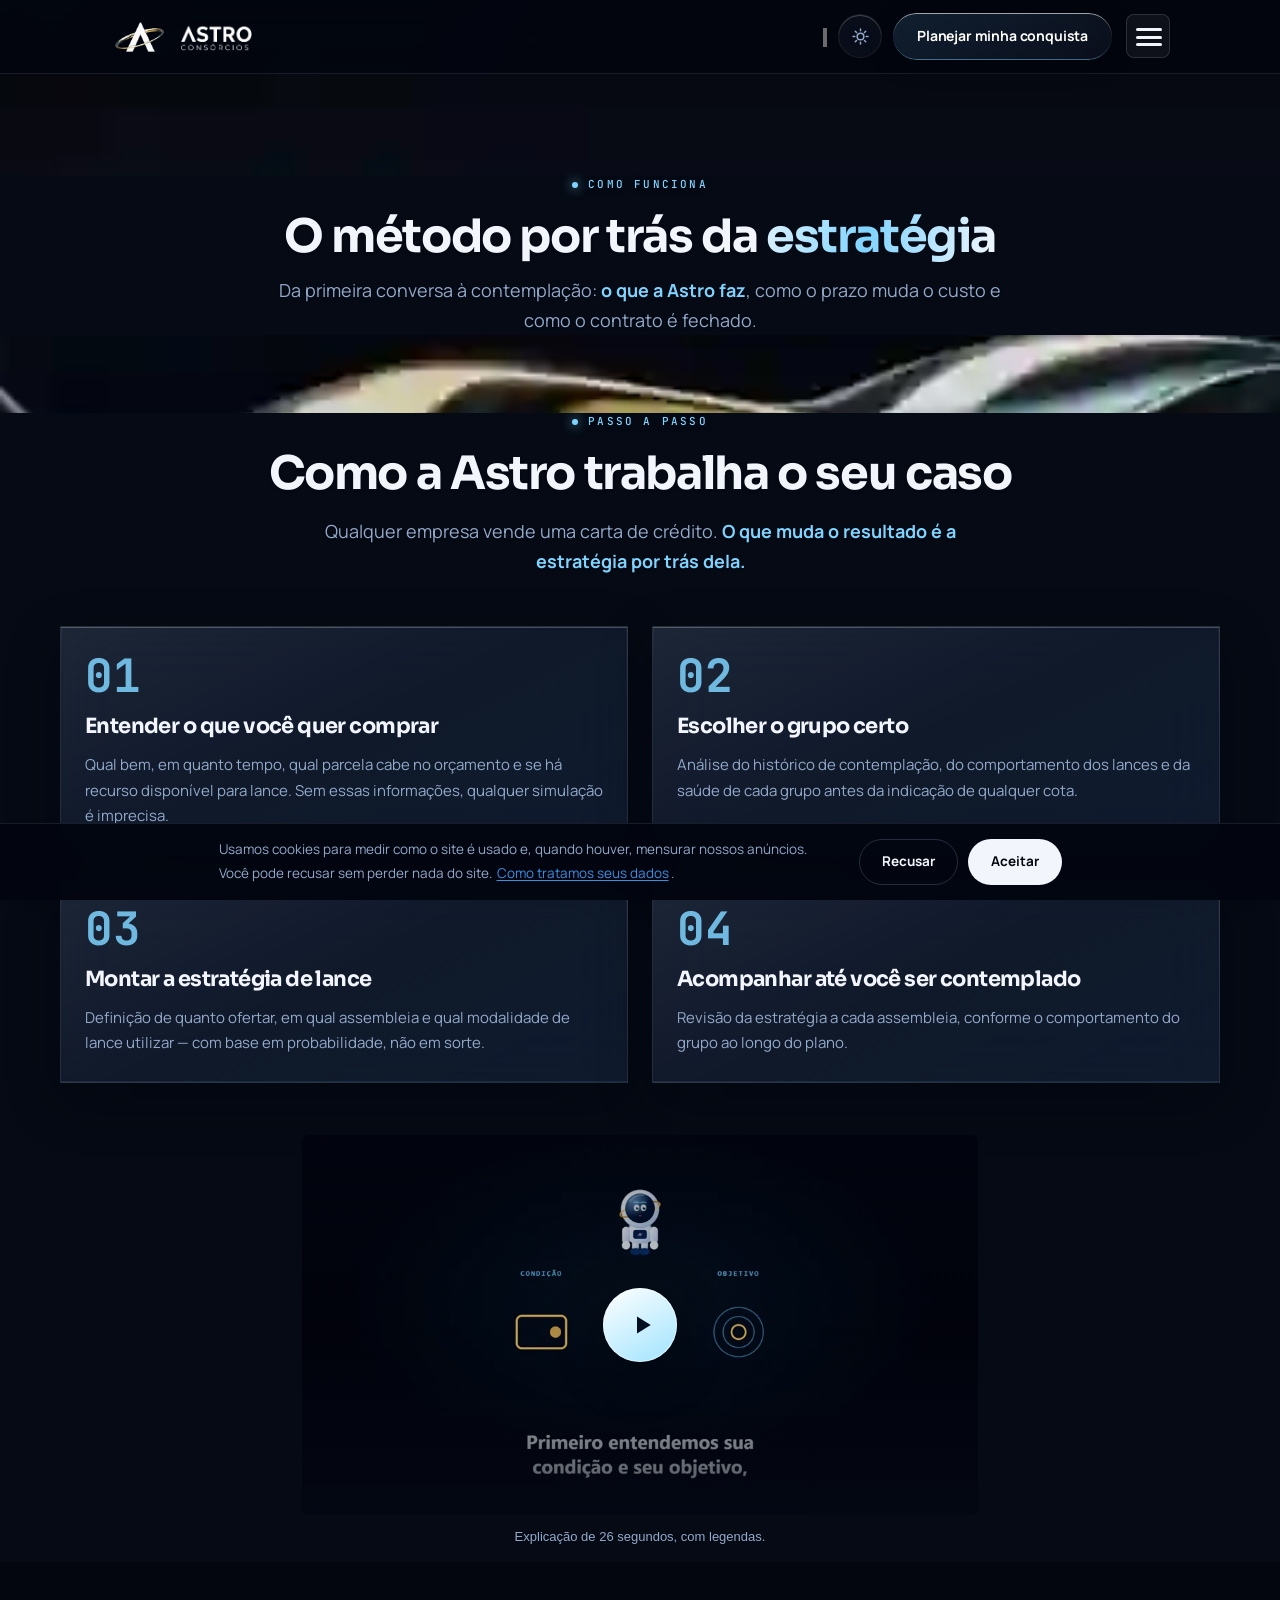
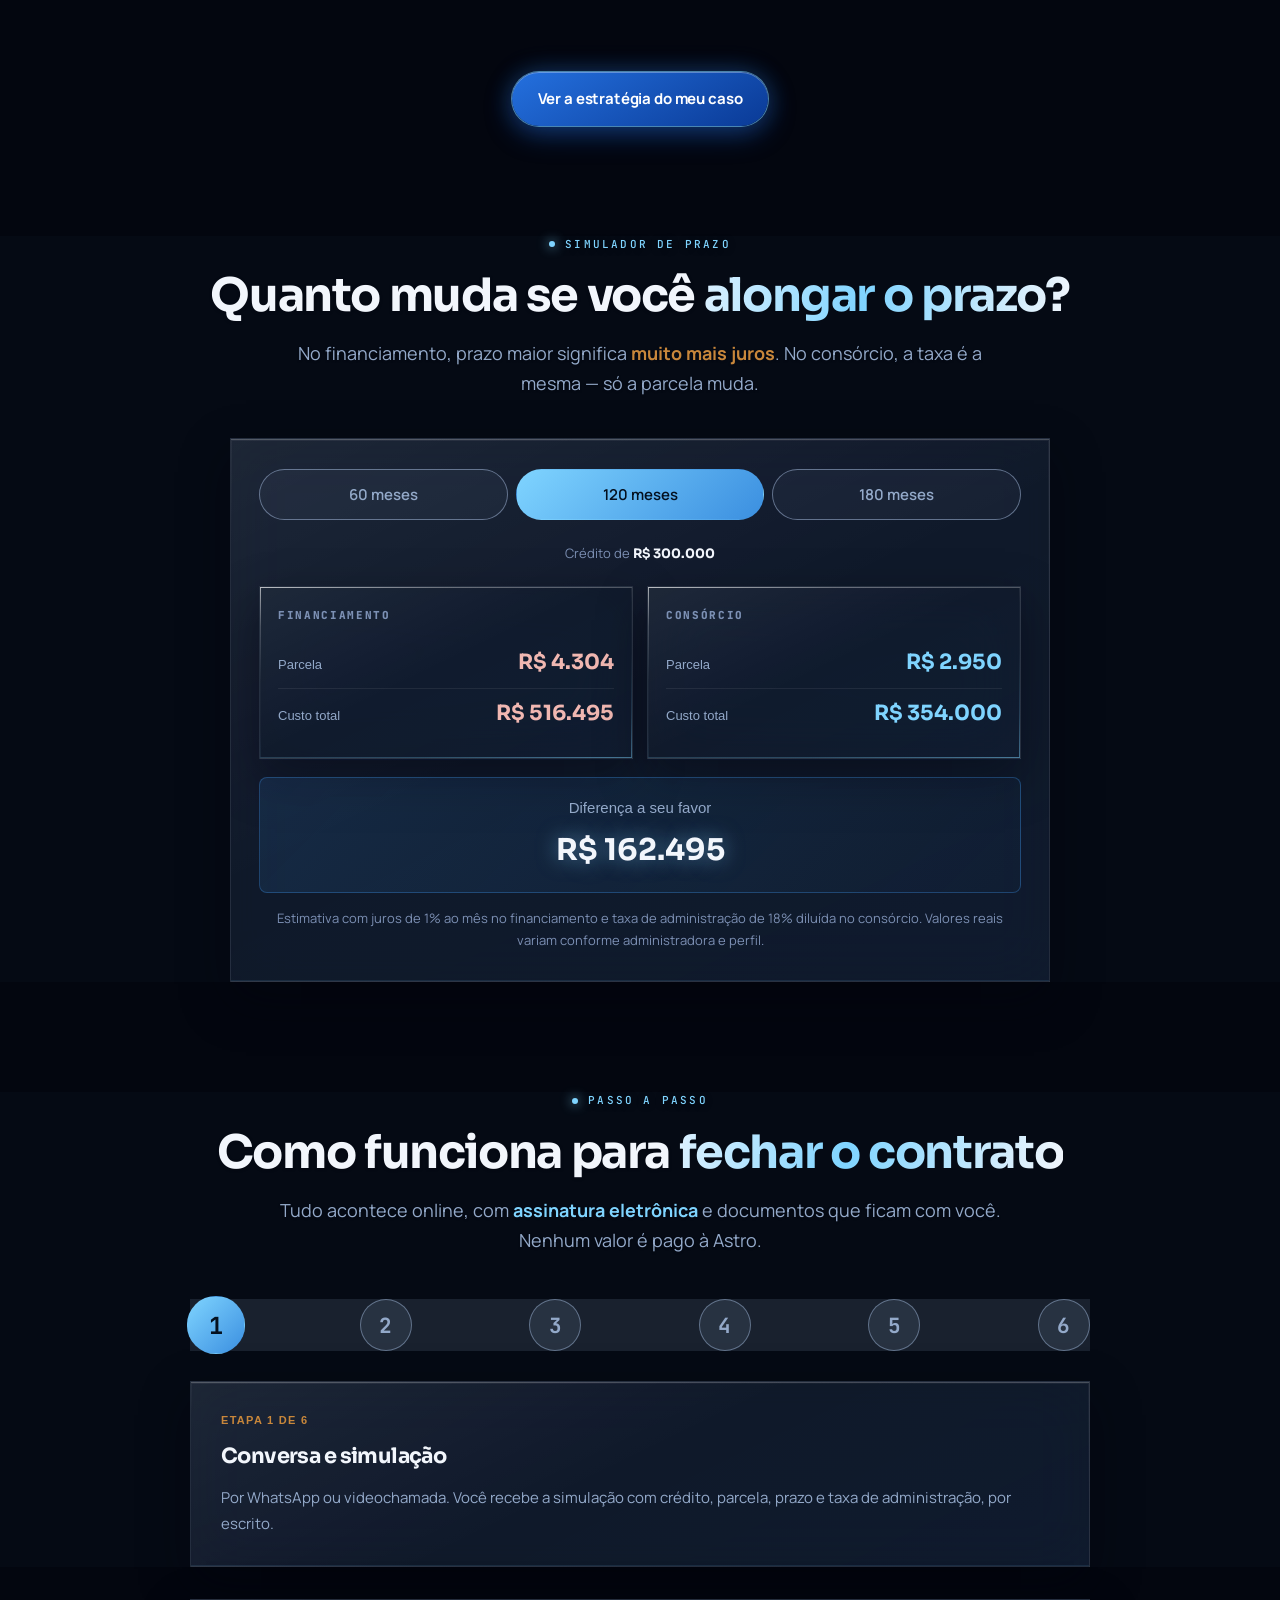
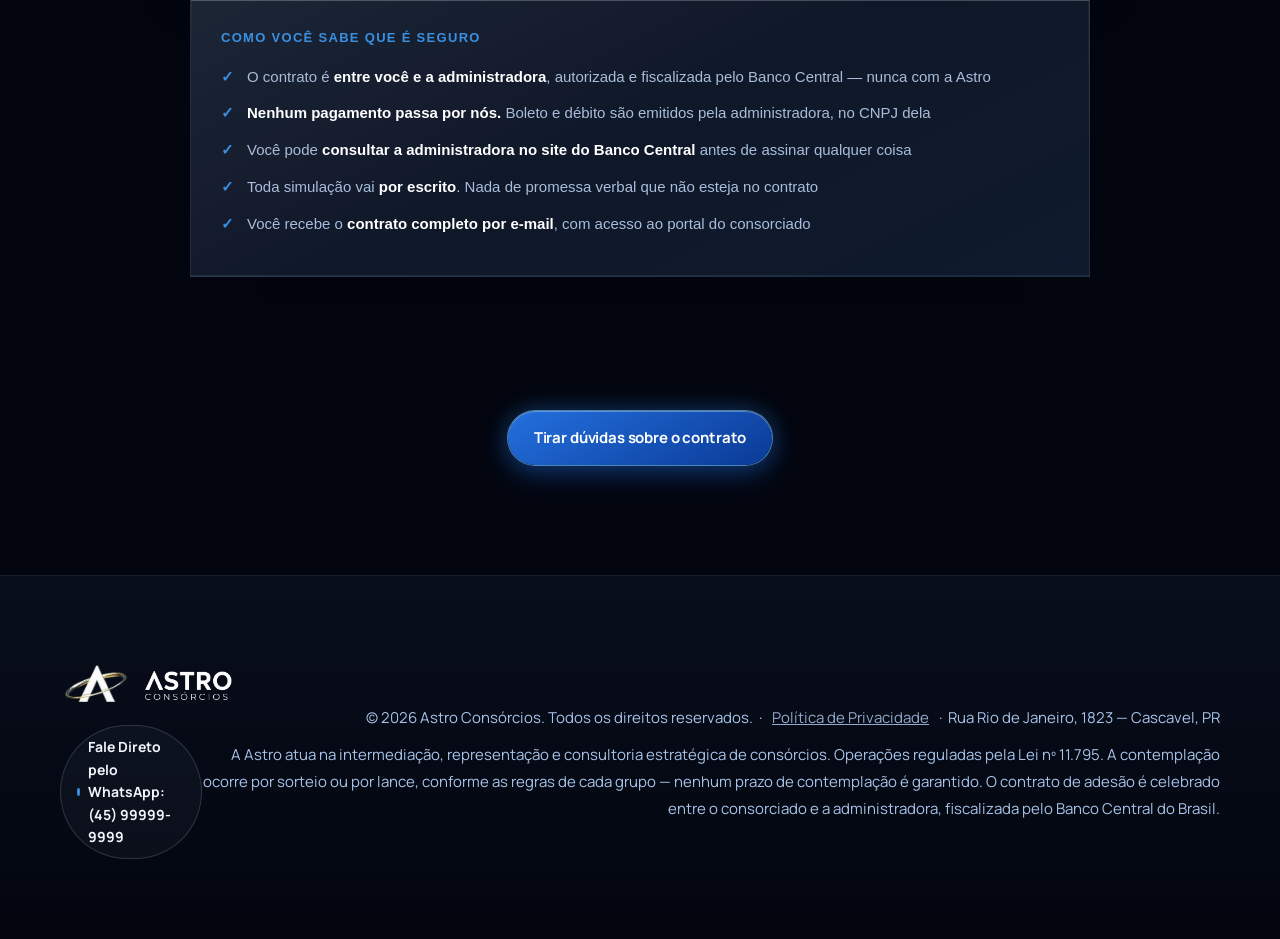
==== commit 4d787c9f: "Add files via upload" ====
--- a/como-funciona.html
+++ b/como-funciona.html
@@ -98,9 +98,10 @@
 /* Antes de qualquer pintura: sem isto a pagina nasce escura e pisca para o
    claro assim que o script principal roda. Fica inline de proposito. */
 (function(){try{
-  var t=localStorage.getItem("astro-tema");
-  if(t==="claro"||t==="escuro") document.documentElement.setAttribute("data-tema",t);
-  var claro = t==="claro" || (t!=="escuro" && window.matchMedia("(prefers-color-scheme: light)").matches);
+  var t=localStorage.getItem("astro-tema-v2");
+  if(t!=="claro"&&t!=="escuro") t="escuro";
+  document.documentElement.setAttribute("data-tema",t);
+  var claro = t==="claro";
   document.documentElement.classList.toggle("t-claro", claro);
   document.documentElement.style.colorScheme = claro ? "light" : "dark";
 }catch(e){}})();
@@ -4118,6 +4119,16 @@
   display:inline-block; padding:4px 2px; min-height:24px; line-height:16px;
 }
 </style>
+<link rel="stylesheet" href="/busca-global.css">
+<style>
+html{scroll-padding-top:108px}
+section[id]{scroll-margin-top:108px}
+section,.pagina-capa,.stats-bar{background-color:transparent!important}
+nav{z-index:300!important}
+.nav-painel{z-index:299!important;max-height:calc(100dvh - 72px)!important;overflow-y:auto!important;overscroll-behavior:contain}
+@media(max-width:1024px){nav .nav-inner{display:grid!important;grid-template-columns:auto 1fr auto!important}.nav-acao{display:flex!important;grid-column:2!important;justify-self:end!important}.nav-acao .nav-cta{display:none!important}.nav-burger{grid-column:3!important}.nav-logo{grid-column:1!important}}
+</style>
+<link rel="stylesheet" href="/mobile-compat.css">
 </head>
 <body>
 <svg width="0" height="0" style="position:absolute" aria-hidden="true" focusable="false">
@@ -4151,8 +4162,12 @@
         <li><a href="/exterior.html">Brasileiros no Exterior</a></li>
         <li><a href="/#duvidas">Dúvidas</a></li>
         <li><a href="/#onde-estamos">Atendimento</a></li>
-      </ul>
+    </ul>
     <div class="nav-acao">
+      <div class="busca-global" data-busca-global>
+        <button class="busca-global-btn" type="button" aria-label="Buscar no site" aria-expanded="false"><svg viewBox="0 0 24 24" fill="none" aria-hidden="true"><circle cx="11" cy="11" r="7" stroke="currentColor" stroke-width="1.9"/><path d="m20.5 20.5-4-4" stroke="currentColor" stroke-width="1.9" stroke-linecap="round"/></svg></button>
+        <div class="busca-global-painel" role="search" hidden><div class="busca-global-campo"><svg viewBox="0 0 24 24" fill="none" aria-hidden="true"><circle cx="11" cy="11" r="7" stroke="currentColor" stroke-width="1.9"/><path d="m20.5 20.5-4-4" stroke="currentColor" stroke-width="1.9" stroke-linecap="round"/></svg><input type="search" placeholder="Buscar no site" aria-label="Buscar no site" autocomplete="off"></div><ul class="busca-global-resultados"></ul><p class="busca-global-vazio" hidden>Nenhum resultado encontrado.</p></div>
+      </div>
       <button class="tema-btn" type="button" aria-label="Mudar para o modo claro" aria-pressed="false"><svg class="sol" viewBox="0 0 24 24" fill="none" aria-hidden="true"><circle cx="12" cy="12" r="4.2" stroke="currentColor" stroke-width="1.9"/><path d="M12 2.6v2.2M12 19.2v2.2M21.4 12h-2.2M4.8 12H2.6M18.6 5.4l-1.6 1.6M7 17l-1.6 1.6M18.6 18.6L17 17M7 7 5.4 5.4" stroke="currentColor" stroke-width="1.9" stroke-linecap="round"/></svg><svg class="lua" viewBox="0 0 24 24" fill="none" aria-hidden="true"><path d="M20.5 14.2A8.6 8.6 0 0 1 9.8 3.5a8.6 8.6 0 1 0 10.7 10.7Z" stroke="currentColor" stroke-width="1.9" stroke-linejoin="round"/></svg></button>
       <a href="/#form-simulador" class="nav-cta">Planejar minha conquista</a>
     </div>
@@ -4168,9 +4183,9 @@
      vira bloco de contencao e prende qualquer position:fixed dentro dele -->
 <div class="nav-painel" id="navPainel" role="dialog" aria-modal="true" aria-label="Menu de navegação">
     <ul>
+      <li><a href="/">Página inicial</a></li>
       <li><a href="/#verdade">Como Funciona</a></li>
       <li><a href="/#estruturas">Modalidades</a></li>
-      <li></li>
       
       
       <li><a href="/#video">Vídeo</a></li>
@@ -4718,7 +4733,10 @@
     function alternar(){
       /* a pessoa clicou: a partir daqui a escolha dela manda, nao o sistema */
       var claro = claroAgora();
-      try { localStorage.setItem('astro-tema', claro ? 'escuro' : 'claro'); } catch(e){}
+      try {
+        localStorage.setItem('astro-tema', claro ? 'escuro' : 'claro');
+        localStorage.setItem('astro-tema-v2', claro ? 'escuro' : 'claro');
+      } catch(e){}
       raiz.setAttribute('data-tema', claro ? 'escuro' : 'claro');
       aplicar();
     }
@@ -4792,5 +4810,6 @@
   });
 })();
 </script>
+<script src="/busca-global.js" defer></script>
 </body>
-</html>+</html>
--- a/mobile-compat.css
+++ b/mobile-compat.css
@@ -0,0 +1,188 @@
+/* Compatibilidade progressiva para GPUs móveis.
+   A base continua legível sem blur. Navegadores capazes recebem vidro leve,
+   com menos custo que os 22–30px usados nos cartões de desktop. */
+
+@supports not ((backdrop-filter:blur(1px)) or (-webkit-backdrop-filter:blur(1px))){
+  .vidro,.modal-card,.pagina-card,.atend-card,.faq-item,.comp-card,.stats-inner,
+  .video-card,.simulador,.form-larga,.calc-resultado,.nav-painel,
+  .btn-fantasma,.nav-cta,.nav-burger,.btn-wa-vidro,.doc-nav-global{
+    backdrop-filter:none!important;
+    -webkit-backdrop-filter:none!important;
+  }
+}
+
+/* O topo real do painel varia entre 82 e 94px conforme a largura. Reservar
+   104px impede que a borda inferior saia da tela em celulares baixos e em
+   notebooks 1280x720, mantendo rolagem dentro do próprio menu. */
+@media (max-width:1400px){
+  .nav-painel{max-height:calc(100dvh - 104px)!important;overflow-y:auto!important}
+}
+
+/* Tablets não precisam do filtro de 26–30px do desktop. Esta faixa preserva
+   a leitura de vidro e reduz sensivelmente a área recomposta pela GPU. */
+@media (min-width:761px) and (max-width:1100px){
+  @supports ((backdrop-filter:blur(1px)) or (-webkit-backdrop-filter:blur(1px))){
+    nav,.doc-nav-global,.nav-painel,.busca-global-painel,
+    :root[data-tema="claro"] nav,:root[data-tema="claro"] .doc-nav-global,
+    :root[data-tema="claro"] .nav-painel,:root[data-tema="claro"] .busca-global-painel{
+      backdrop-filter:blur(18px) saturate(155%)!important;
+      -webkit-backdrop-filter:blur(18px) saturate(155%)!important;
+    }
+    .vidro,.modal-card,.pagina-card,.atend-card,.faq-item,.comp-card,.stats-inner,
+    .video-card,.simulador,.form-larga,.calc-resultado,.aviso-assembleia,
+    :root[data-tema="claro"] .vidro,:root[data-tema="claro"] .modal-card,
+    :root[data-tema="claro"] .pagina-card,:root[data-tema="claro"] .atend-card,
+    :root[data-tema="claro"] .faq-item,:root[data-tema="claro"] .comp-card,
+    :root[data-tema="claro"] .stats-inner,:root[data-tema="claro"] .video-card,
+    :root[data-tema="claro"] .simulador,:root[data-tema="claro"] .form-larga,
+    :root[data-tema="claro"] .calc-resultado,:root[data-tema="claro"] .aviso-assembleia{
+      backdrop-filter:blur(14px) saturate(140%)!important;
+      -webkit-backdrop-filter:blur(14px) saturate(140%)!important;
+    }
+  }
+}
+
+@media (max-width:760px){
+  html,body{max-width:100%;overflow-x:hidden}
+  body{background-attachment:scroll!important}
+
+  /* SVG com ruído e mix-blend-mode sobre toda a tela é uma causa frequente
+     de imagens fantasma em navegadores móveis com composição limitada. */
+  .grao{display:none!important}
+  .ambiente{animation:none!important;transform:none!important}
+  #fluxo,#estrelas,.brilho{filter:none!important}
+
+  /* O vetor oculto atrás da imagem estática não deve ganhar uma camada de
+     composição própria em aparelhos antigos. */
+  .nav-marca{display:none!important}
+  .nav-logo,.nav-gira,.nav-palavra{filter:none!important}
+
+  /* Base opaca o bastante para continuar legível mesmo se o navegador
+     declarar suporte ao blur mas falhar ao compor a camada. */
+  :root[data-tema="escuro"] nav,
+  :root[data-tema="escuro"] .doc-nav-global{
+    background:rgba(241,246,252,.88)!important;
+    color:#0B2149!important;
+    border-color:rgba(255,255,255,.62)!important;
+    box-shadow:0 12px 34px rgba(1,6,17,.24),inset 0 1px 0 rgba(255,255,255,.86)!important;
+  }
+  :root[data-tema="escuro"] .nav-painel{
+    background:linear-gradient(155deg,rgba(250,252,255,.91),rgba(224,234,247,.84))!important;
+    border-color:rgba(255,255,255,.72)!important;
+    box-shadow:0 24px 64px rgba(1,6,17,.34),inset 0 1px 0 rgba(255,255,255,.9)!important;
+  }
+  :root[data-tema="escuro"] .nav-painel ul a{
+    color:#0B2149!important;
+    border-bottom-color:rgba(11,33,73,.12)!important;
+  }
+  body.menu-aberto::after{background:rgba(2,5,12,.72)!important}
+  .mobile-cta{box-shadow:0 -2px 14px rgba(2,5,12,.48)!important}
+
+  .vidro,.modal-card,.pagina-card,.atend-card,.faq-item,.comp-card,.stats-inner,
+  .video-card,.simulador,.form-larga,.calc-resultado,.aviso-assembleia{
+    box-shadow:inset 0 1px 0 rgba(255,255,255,.12),0 10px 28px rgba(2,5,12,.34)!important;
+  }
+
+  :is(.vidro,.modal-card,.pagina-card,.atend-card,.faq-item,.comp-card,.stats-inner,
+      .video-card,.simulador,.form-larga,.calc-resultado)::before,
+  :is(.vidro,.modal-card,.pagina-card,.atend-card,.faq-item,.comp-card,.stats-inner,
+      .video-card,.simulador,.form-larga,.calc-resultado)::after{
+    backdrop-filter:none!important;
+    -webkit-backdrop-filter:none!important;
+    filter:none!important;
+  }
+
+  /* Muitas sombras de texto sobre vídeo podem parecer uma segunda cópia da
+     frase em telas de menor densidade. Uma sombra curta mantém o contraste. */
+  .hero-title,.hero-sub,.sec-head .section-title,.sec-head .section-sub,
+  .sec-head .eyebrow,.regua-mes,.regua-chave{
+    text-shadow:0 2px 6px rgba(2,5,12,.82)!important;
+  }
+
+  :root[data-tema="escuro"] .nav-palavra{
+    filter:brightness(0) saturate(100%) invert(6%) sepia(30%) saturate(1800%) hue-rotate(186deg)!important;
+  }
+  :root[data-tema="escuro"] .nav-gira{background-image:url('/img/marca-estatica-navy.webp')!important}
+  :root[data-tema="escuro"] .nav-acao .tema-btn,
+  :root[data-tema="escuro"] .nav-burger{color:#0B2149!important}
+  :root[data-tema="escuro"] .nav-burger span{background:#0B2149!important}
+
+  :root[data-tema="claro"] nav,
+  :root[data-tema="claro"] .doc-nav-global{
+    background:rgba(8,20,44,.88)!important;
+    color:#FFFFFF!important;
+    border-color:rgba(147,169,201,.3)!important;
+    box-shadow:0 12px 34px rgba(1,6,17,.26),inset 0 1px 0 rgba(255,255,255,.12)!important;
+  }
+  :root[data-tema="claro"] .nav-painel{
+    background:linear-gradient(155deg,rgba(10,27,58,.92),rgba(5,14,32,.86))!important;
+    border-color:rgba(147,169,201,.28)!important;
+    box-shadow:0 24px 64px rgba(1,6,17,.44),inset 0 1px 0 rgba(255,255,255,.12)!important;
+  }
+  :root[data-tema="claro"] .nav-painel ul a{
+    color:#F2F6FC!important;
+    border-bottom-color:rgba(242,246,252,.13)!important;
+  }
+  :root[data-tema="claro"] .nav-palavra{filter:none!important}
+  :root[data-tema="claro"] .nav-gira{background-image:url('/img/marca-estatica-prata.webp')!important}
+  :root[data-tema="claro"] .nav-acao .tema-btn,
+  :root[data-tema="claro"] .nav-burger{color:#FFFFFF!important}
+  :root[data-tema="claro"] .nav-burger span{background:#FFFFFF!important}
+  :root[data-tema="claro"] .hero-title,
+  :root[data-tema="claro"] .hero-sub,
+  :root[data-tema="claro"] .sec-head .section-title,
+  :root[data-tema="claro"] .sec-head .section-sub,
+  :root[data-tema="claro"] .sec-head .eyebrow{
+    text-shadow:0 1px 4px rgba(255,255,255,.78)!important;
+  }
+}
+
+/* Vidro de baixo custo no celular: uma camada por componente, sem blur nos
+   pseudo-elementos. O filtro menor evita halos e reduz o trabalho da GPU. */
+@media (max-width:760px){
+  @supports ((backdrop-filter:blur(1px)) or (-webkit-backdrop-filter:blur(1px))){
+    nav,.doc-nav-global,.nav-painel,.busca-global-painel,
+    :root[data-tema="claro"] nav,:root[data-tema="claro"] .doc-nav-global,
+    :root[data-tema="claro"] .nav-painel,:root[data-tema="claro"] .busca-global-painel{
+      backdrop-filter:blur(16px) saturate(145%)!important;
+      -webkit-backdrop-filter:blur(16px) saturate(145%)!important;
+    }
+    .busca-global-btn,.nav-burger,.tema-btn,.hero-sub,.mobile-cta,
+    .btn-fantasma,.nav-cta,.btn-wa-vidro{
+      backdrop-filter:blur(10px) saturate(130%)!important;
+      -webkit-backdrop-filter:blur(10px) saturate(130%)!important;
+    }
+    .vidro,.modal-card,.pagina-card,.atend-card,.faq-item,.comp-card,.stats-inner,
+    .video-card,.simulador,.form-larga,.calc-resultado,.aviso-assembleia,
+    :root[data-tema="claro"] .vidro,:root[data-tema="claro"] .modal-card,
+    :root[data-tema="claro"] .pagina-card,:root[data-tema="claro"] .atend-card,
+    :root[data-tema="claro"] .faq-item,:root[data-tema="claro"] .comp-card,
+    :root[data-tema="claro"] .stats-inner,:root[data-tema="claro"] .video-card,
+    :root[data-tema="claro"] .simulador,:root[data-tema="claro"] .form-larga,
+    :root[data-tema="claro"] .calc-resultado,:root[data-tema="claro"] .aviso-assembleia{
+      backdrop-filter:blur(9px) saturate(125%)!important;
+      -webkit-backdrop-filter:blur(9px) saturate(125%)!important;
+    }
+  }
+}
+
+/* Preferências de acessibilidade e telas de atualização lenta recebem a
+   reserva sólida. O restante do visual, espaçamento e contraste permanece. */
+@media (max-width:760px) and (prefers-reduced-transparency:reduce),
+       (max-width:760px) and (update:slow){
+  nav,.nav-painel,.doc-nav-global,.busca-global-painel,.busca-global-btn,
+  .nav-burger,.tema-btn,.hero-sub,.mobile-cta,.btn-fantasma,.nav-cta,.btn-wa-vidro,
+  .vidro,.modal-card,.pagina-card,.atend-card,.faq-item,.comp-card,.stats-inner,
+  .video-card,.simulador,.form-larga,.calc-resultado,.aviso-assembleia{
+    backdrop-filter:none!important;
+    -webkit-backdrop-filter:none!important;
+  }
+}
+
+@media (max-width:760px) and (hover:none){
+  .modal-card:hover,.pagina-card:hover,.atend-card:hover,.video-card:hover,
+  .btn:hover,.nav-cta:hover,.btn-wa-vidro:hover{
+    transform:none!important;
+    filter:none!important;
+  }
+}
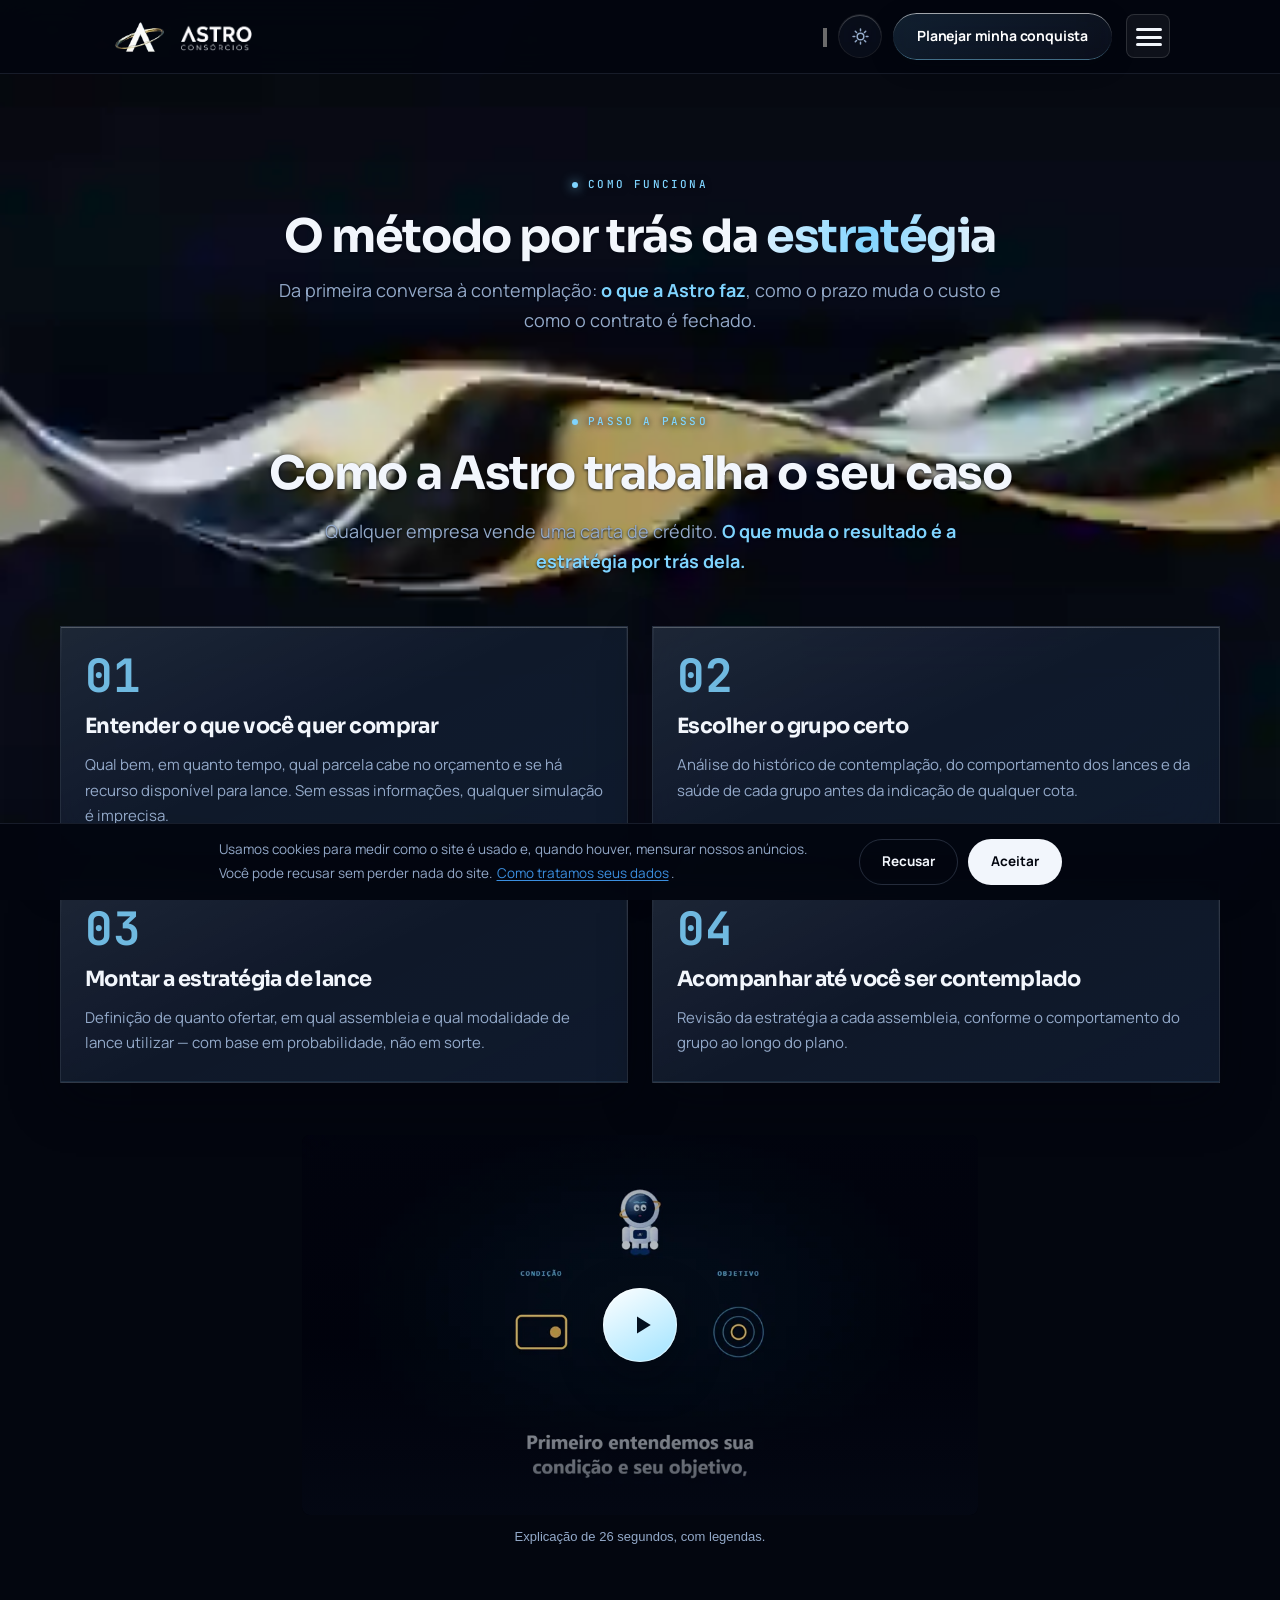
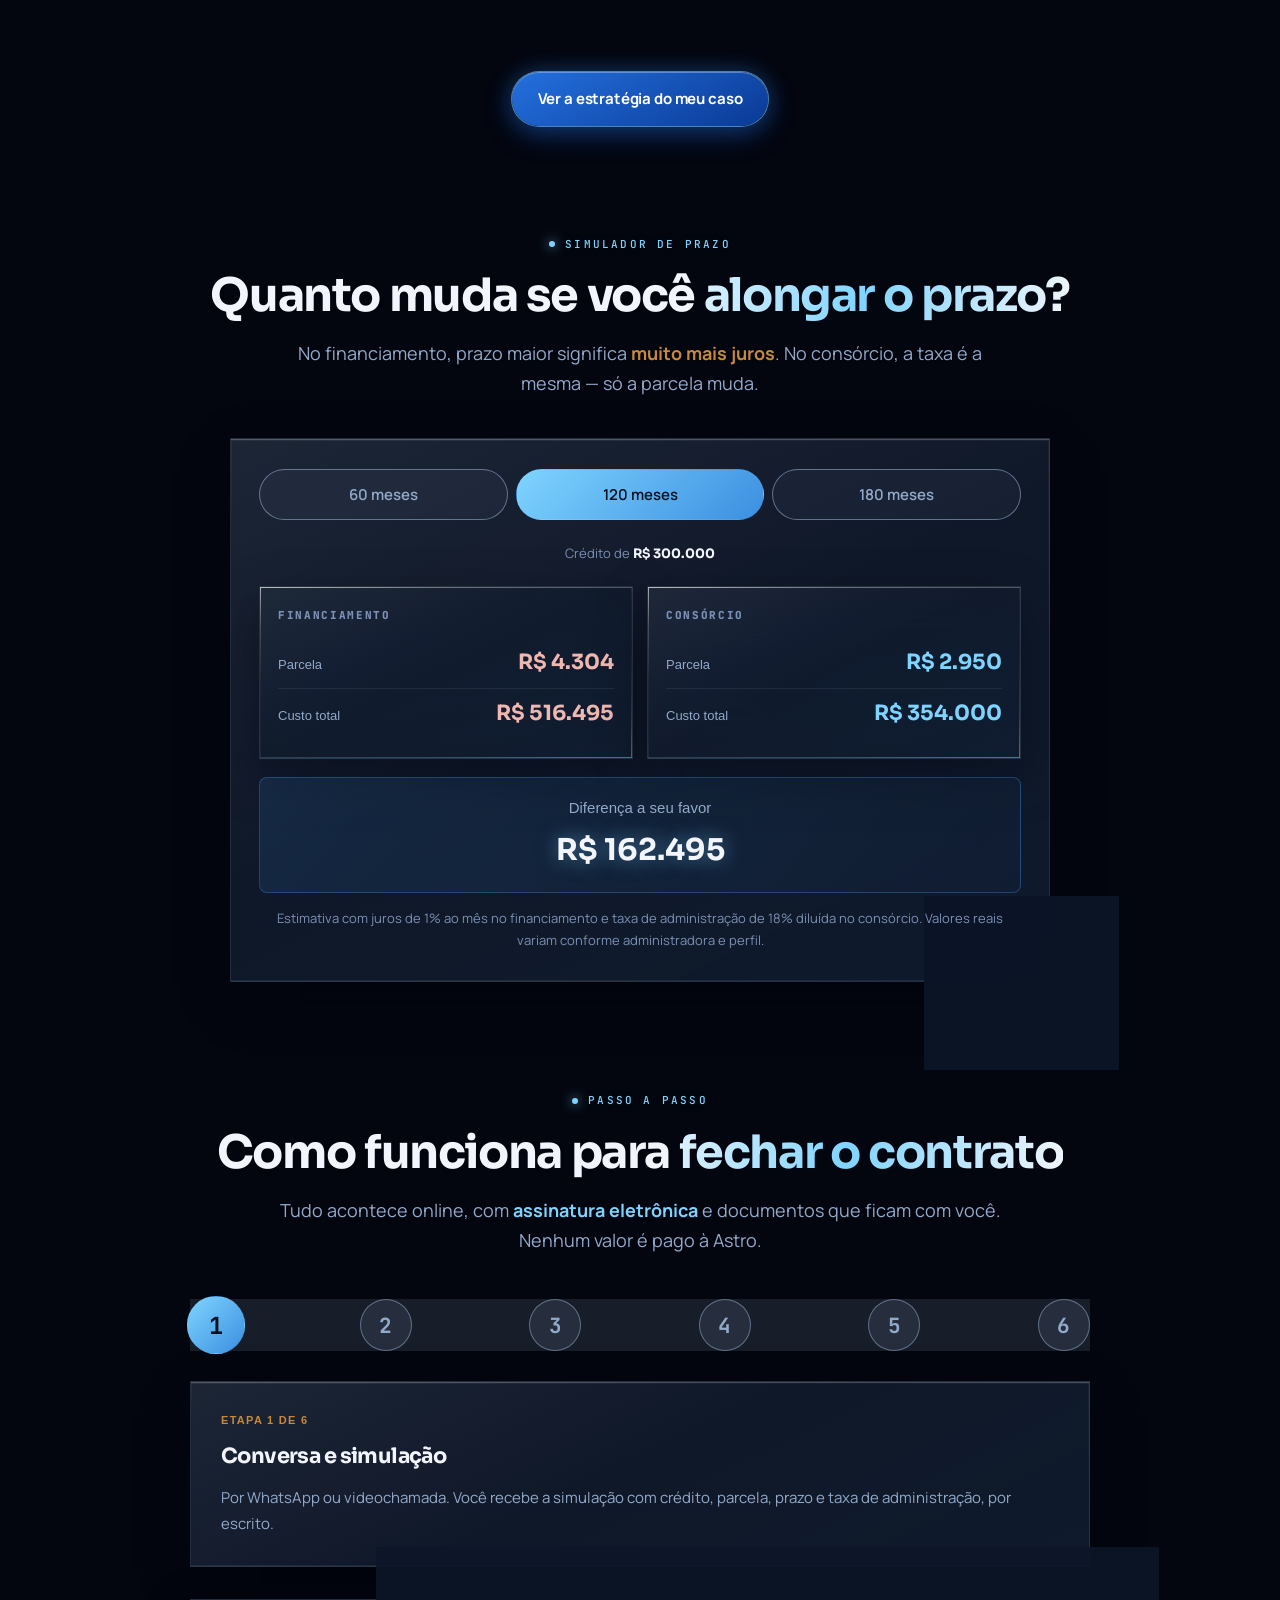
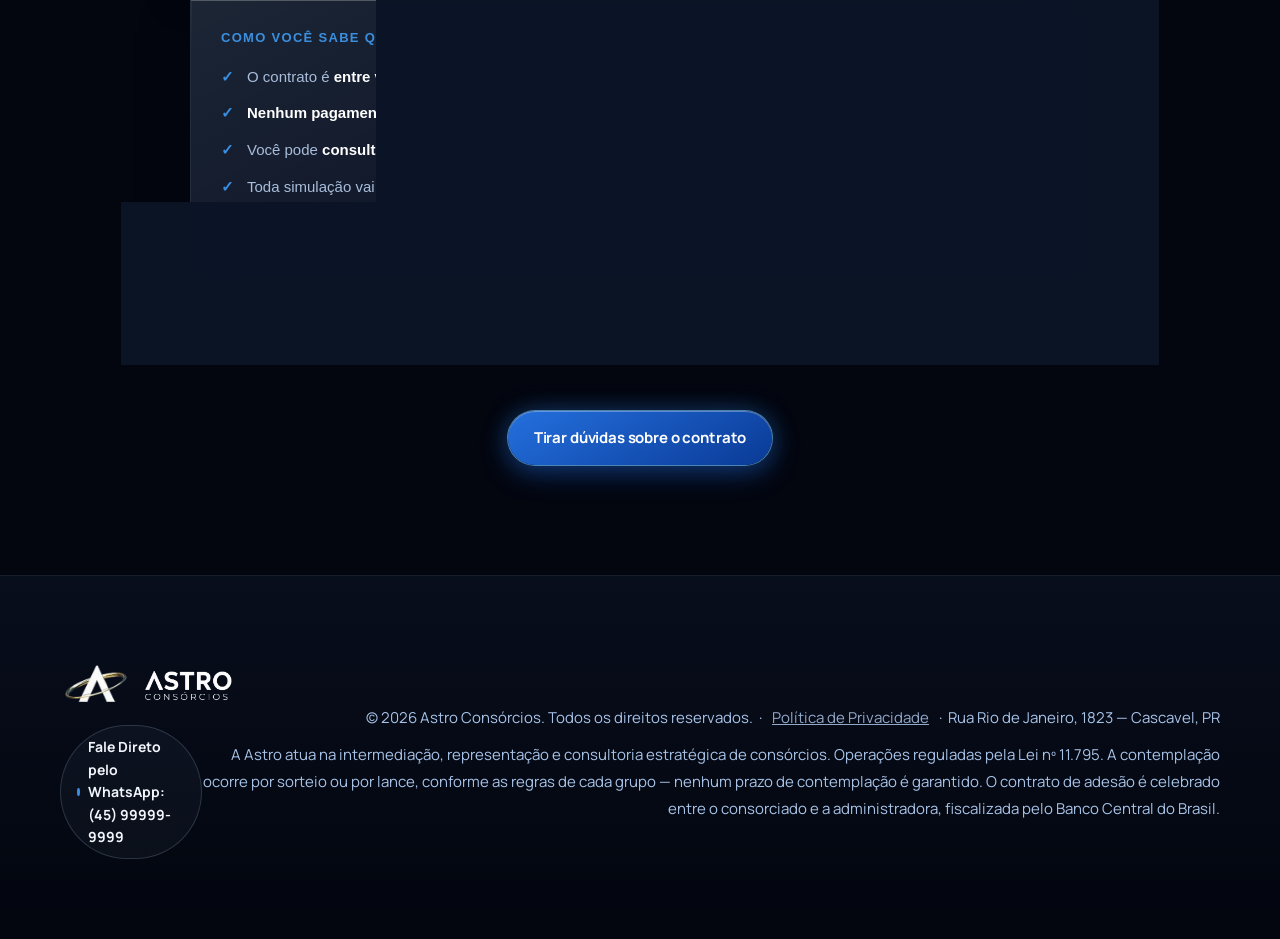
==== commit cd72f4b8: "Add files via upload" ====
--- a/como-funciona.html
+++ b/como-funciona.html
@@ -4123,7 +4123,7 @@
 <style>
 html{scroll-padding-top:108px}
 section[id]{scroll-margin-top:108px}
-section,.pagina-capa,.stats-bar{background-color:transparent!important}
+main,section,.container,.pagina-capa,.stats-bar{background:transparent!important}
 nav{z-index:300!important}
 .nav-painel{z-index:299!important;max-height:calc(100dvh - 72px)!important;overflow-y:auto!important;overscroll-behavior:contain}
 @media(max-width:1024px){nav .nav-inner{display:grid!important;grid-template-columns:auto 1fr auto!important}.nav-acao{display:flex!important;grid-column:2!important;justify-self:end!important}.nav-acao .nav-cta{display:none!important}.nav-burger{grid-column:3!important}.nav-logo{grid-column:1!important}}
--- a/mobile-compat.css
+++ b/mobile-compat.css
@@ -17,6 +17,23 @@
 @media (max-width:1400px){
   .nav-painel{max-height:calc(100dvh - 104px)!important;overflow-y:auto!important}
 }
+
+/* O painel fica acima do conteúdo, mas o conteúdo não pode competir com os
+   links através do vidro. O véu também cobre as páginas internas, que não
+   possuíam a camada usada pela home. */
+body.menu-aberto::after{
+  content:"";
+  position:fixed;
+  inset:0;
+  z-index:298!important;
+  pointer-events:none;
+  background:rgba(2,5,12,.68)!important;
+  backdrop-filter:blur(3px);
+  -webkit-backdrop-filter:blur(3px);
+}
+
+body.menu-aberto nav{z-index:300!important}
+body.menu-aberto .nav-painel{z-index:299!important}
 
 /* Tablets não precisam do filtro de 26–30px do desktop. Esta faixa preserva
    a leitura de vidro e reduz sensivelmente a área recomposta pela GPU. */
@@ -67,7 +84,7 @@
     box-shadow:0 12px 34px rgba(1,6,17,.24),inset 0 1px 0 rgba(255,255,255,.86)!important;
   }
   :root[data-tema="escuro"] .nav-painel{
-    background:linear-gradient(155deg,rgba(250,252,255,.91),rgba(224,234,247,.84))!important;
+    background:linear-gradient(155deg,rgba(250,252,255,.98),rgba(224,234,247,.95))!important;
     border-color:rgba(255,255,255,.72)!important;
     box-shadow:0 24px 64px rgba(1,6,17,.34),inset 0 1px 0 rgba(255,255,255,.9)!important;
   }
@@ -115,7 +132,7 @@
     box-shadow:0 12px 34px rgba(1,6,17,.26),inset 0 1px 0 rgba(255,255,255,.12)!important;
   }
   :root[data-tema="claro"] .nav-painel{
-    background:linear-gradient(155deg,rgba(10,27,58,.92),rgba(5,14,32,.86))!important;
+    background:linear-gradient(155deg,rgba(10,27,58,.98),rgba(5,14,32,.95))!important;
     border-color:rgba(147,169,201,.28)!important;
     box-shadow:0 24px 64px rgba(1,6,17,.44),inset 0 1px 0 rgba(255,255,255,.12)!important;
   }
